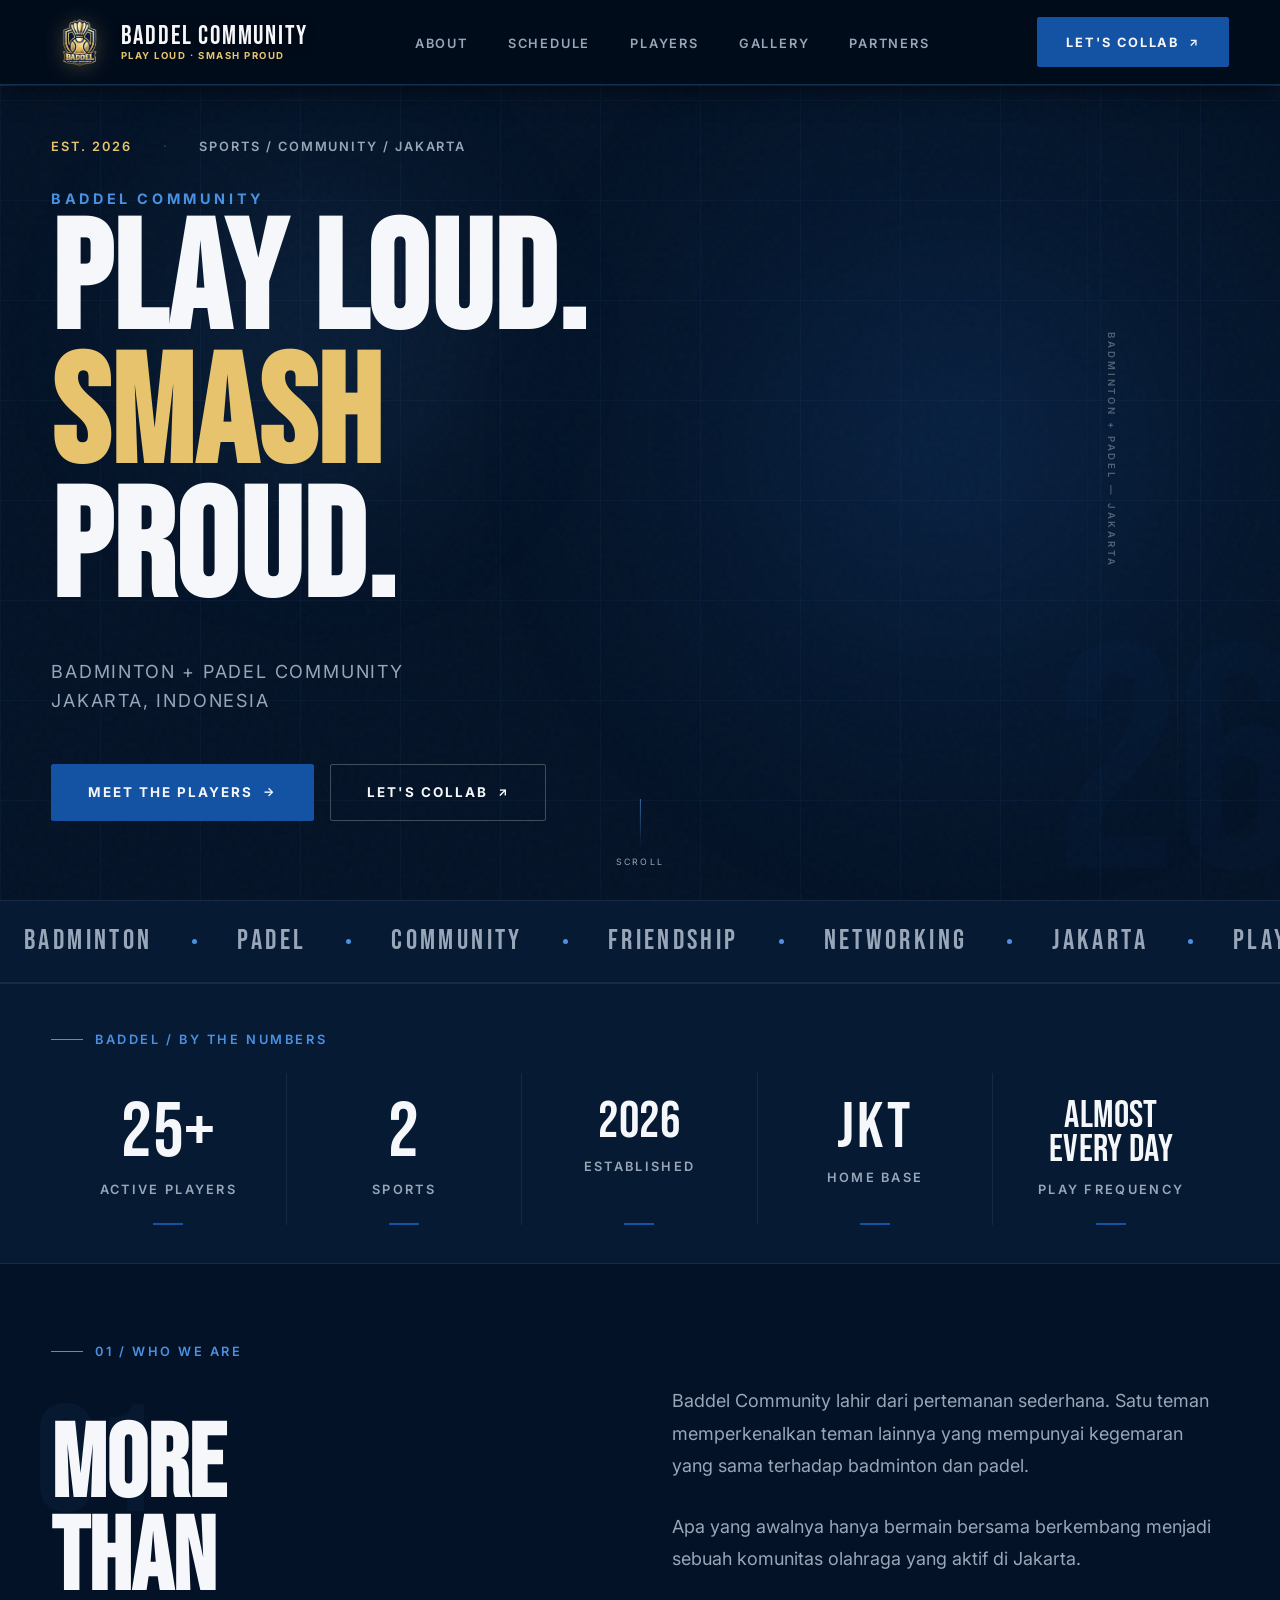
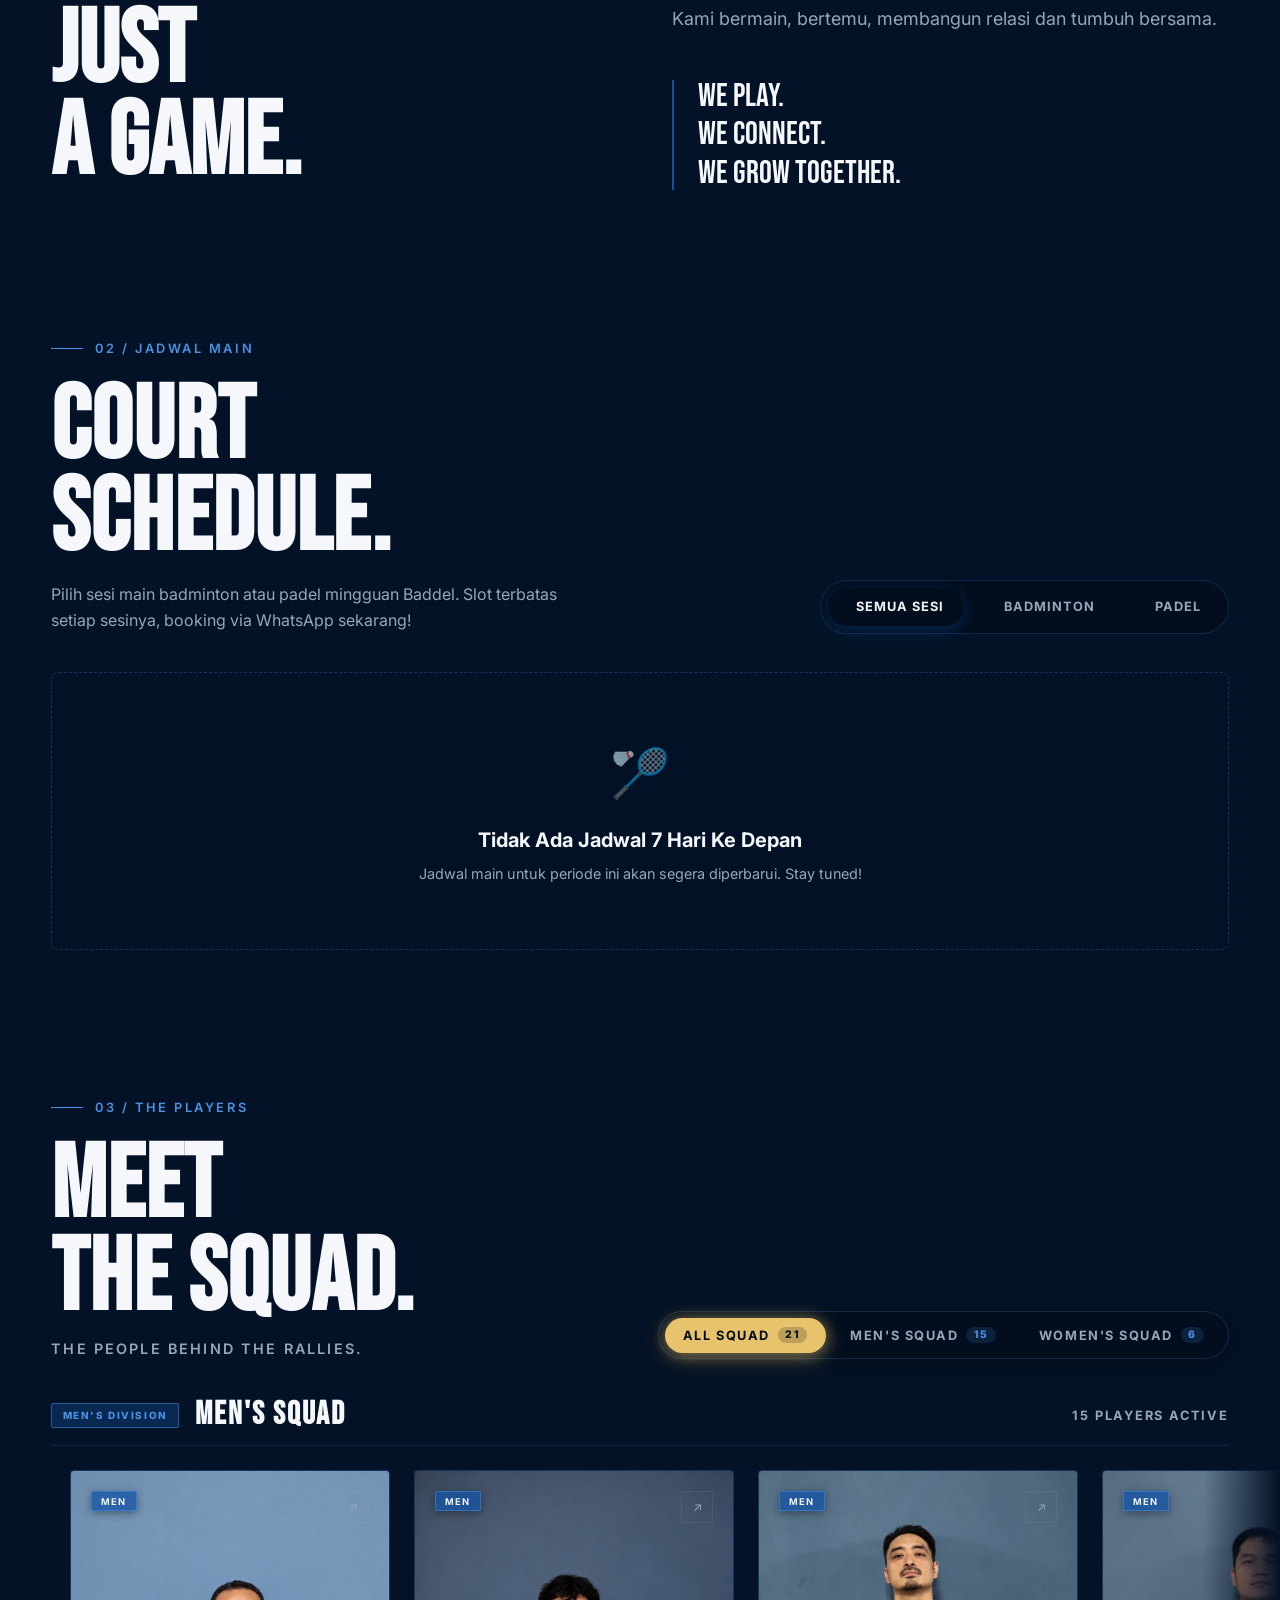
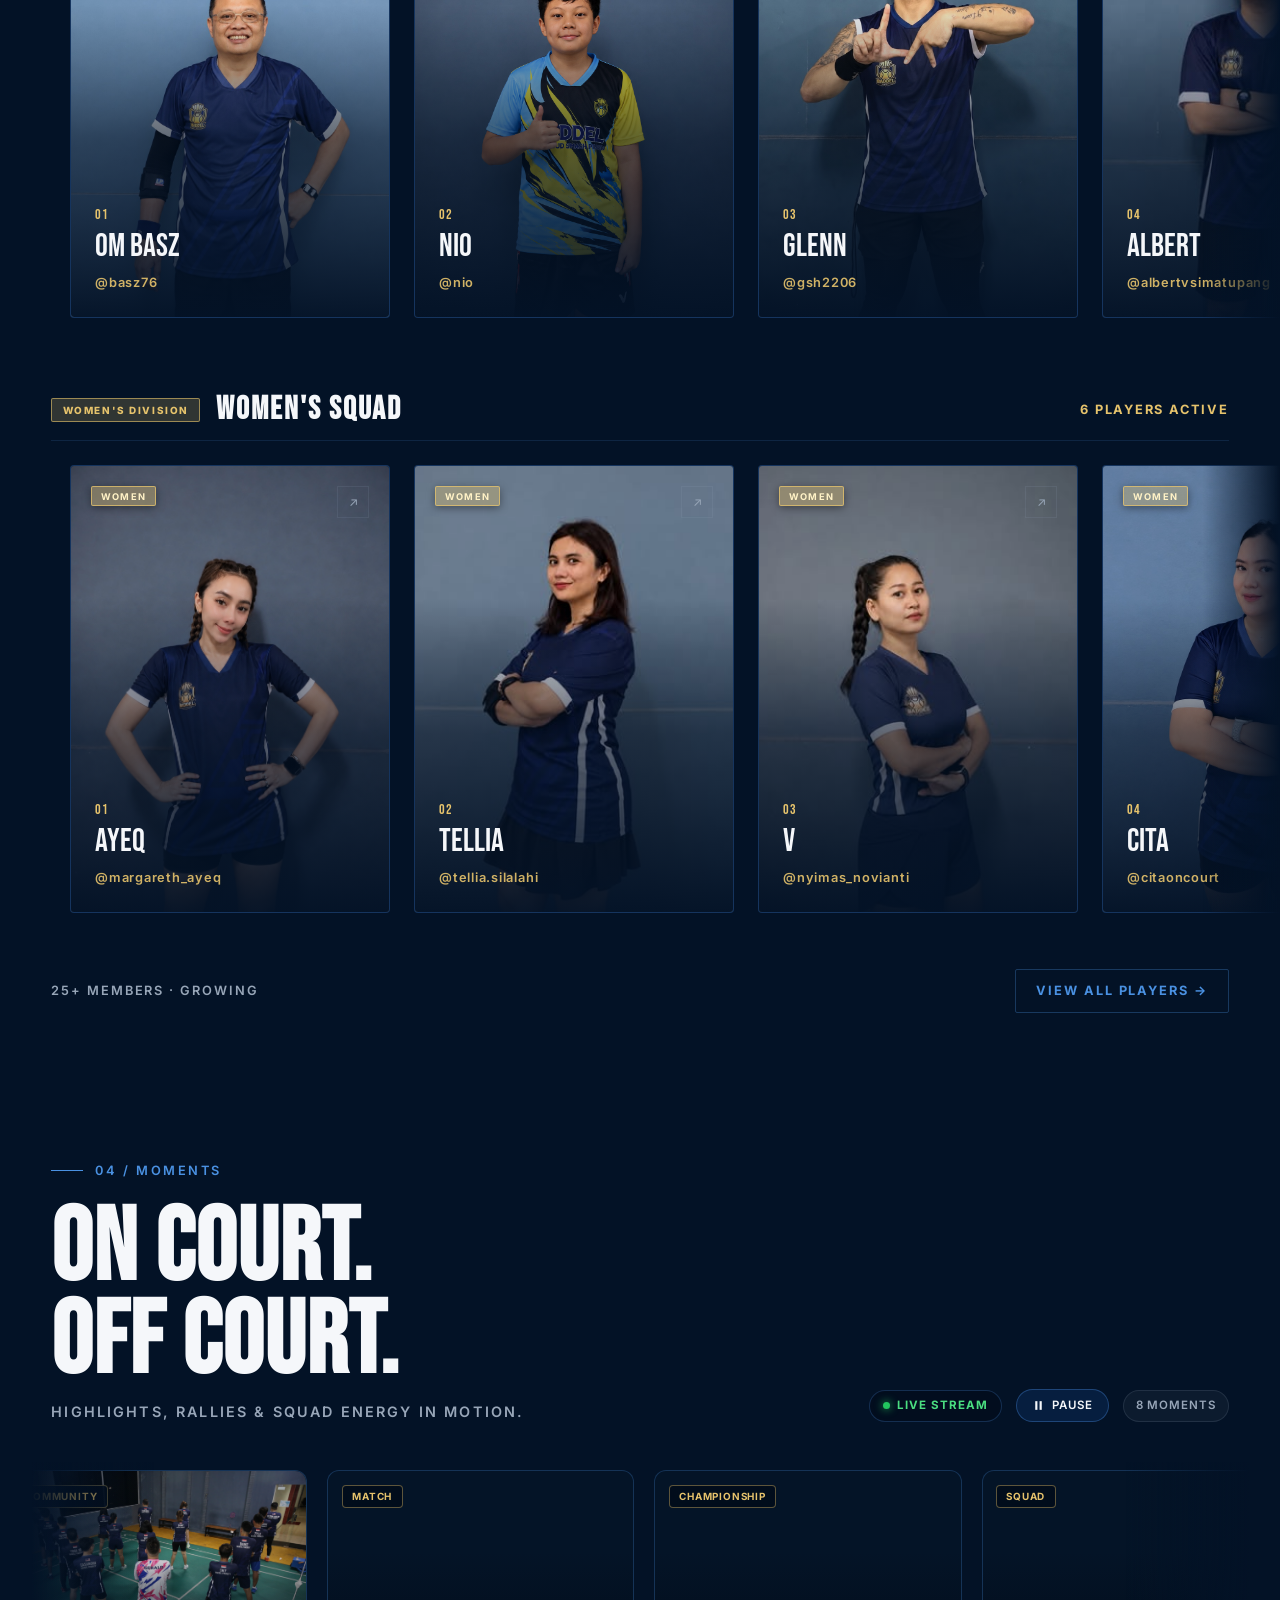
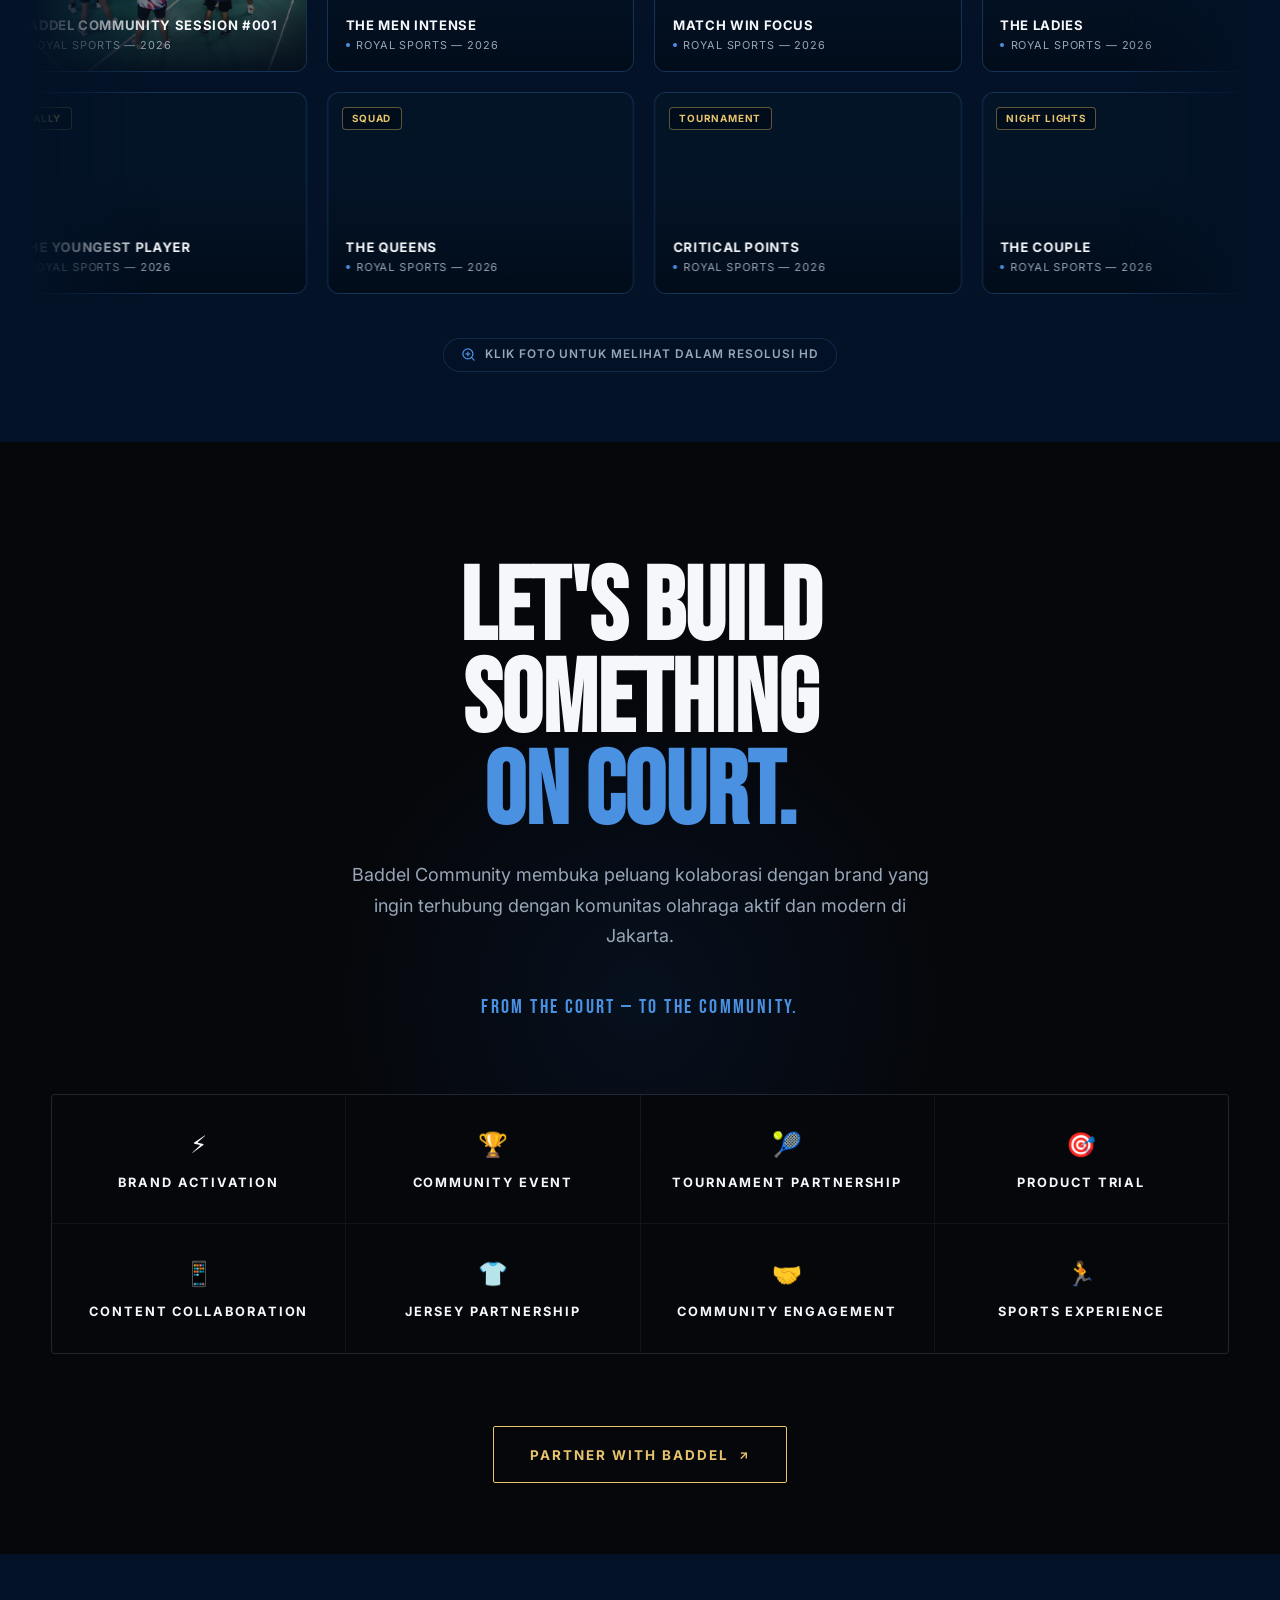
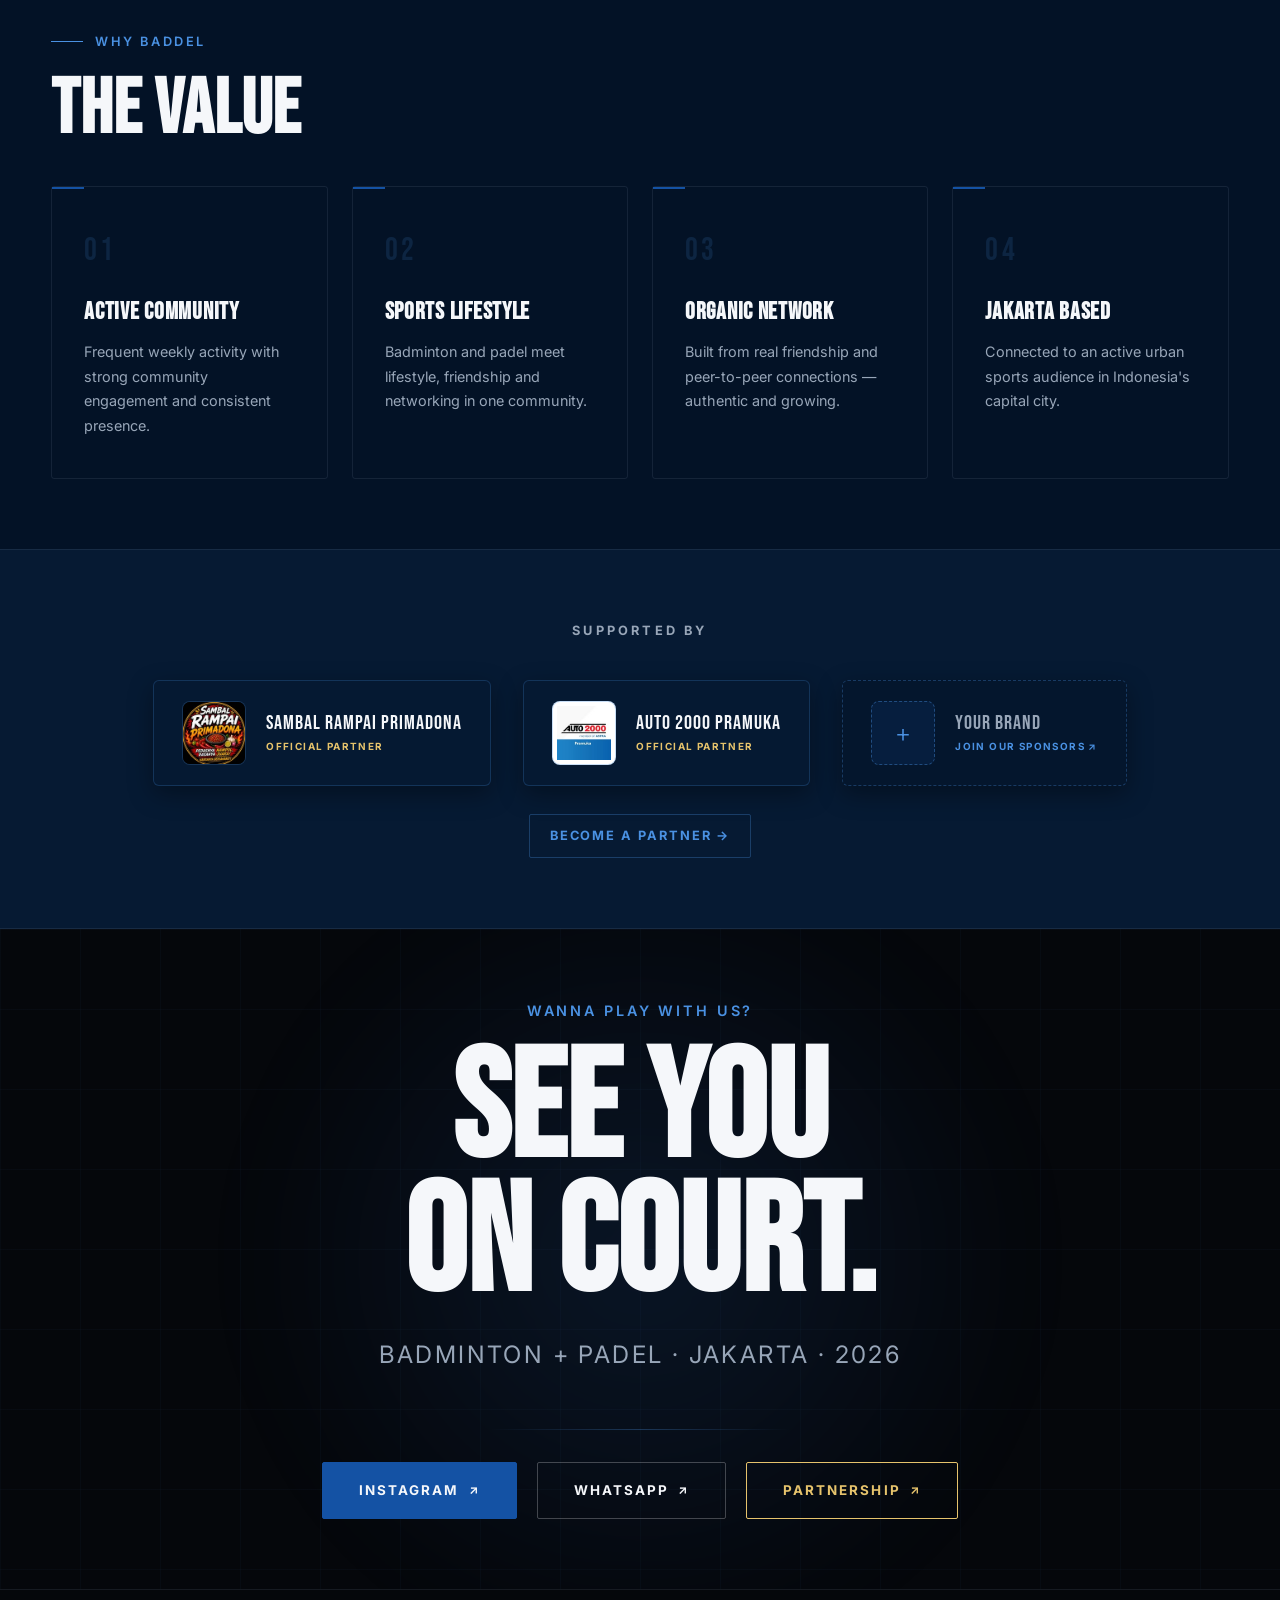
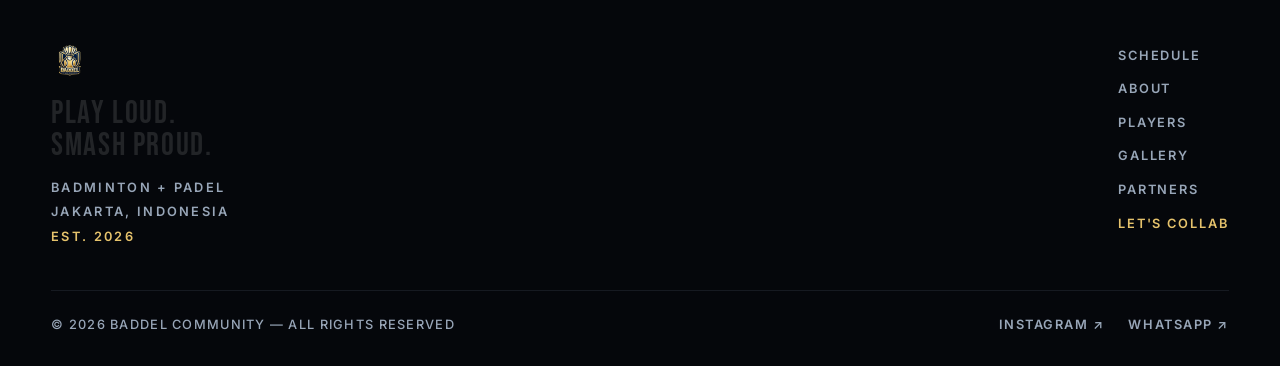
==== index.html @ 06c22fb3 "Admin CMS , Jadwal" ====
<!DOCTYPE html>
<html lang="id">

<head>
  <meta charset="UTF-8">
  <meta name="viewport" content="width=device-width, initial-scale=1.0">

  <!-- SEO -->
  <title>Baddel Community — Badminton &amp; Padel Community Jakarta</title>
  <meta name="description"
    content="Baddel Community adalah komunitas badminton dan padel berbasis di Jakarta. Play Loud. Smash Proud.">
  <meta name="keywords"
    content="Baddel Community, Baddel, badminton Jakarta, padel Jakarta, komunitas badminton, komunitas padel, sports community Jakarta">
  <meta name="author" content="Baddel Community">

  <!-- Open Graph -->
  <meta property="og:type" content="website">
  <meta property="og:title" content="Baddel Community — Play Loud. Smash Proud.">
  <meta property="og:description"
    content="Komunitas badminton dan padel aktif berbasis di Jakarta. Bergabunglah dengan Baddel.">
  <meta property="og:image" content="assets/images/brand/baddel-logo.png">
  <meta property="og:locale" content="id_ID">

  <!-- Twitter Card -->
  <meta name="twitter:card" content="summary_large_image">
  <meta name="twitter:title" content="Baddel Community — Play Loud. Smash Proud.">
  <meta name="twitter:description" content="Komunitas badminton dan padel aktif berbasis di Jakarta.">

  <!-- Favicon -->
  <link rel="icon" type="image/png" href="assets/images/brand/baddel-logo.png">
  <link rel="apple-touch-icon" href="assets/images/brand/baddel-logo.png">

  <!-- Google Fonts -->
  <link rel="preconnect" href="https://fonts.googleapis.com">
  <link rel="preconnect" href="https://fonts.gstatic.com" crossorigin>
  <link href="https://fonts.googleapis.com/css2?family=Bebas+Neue&family=Inter:wght@300;400;500;600;700&display=swap"
    rel="stylesheet">

  <!-- Styles -->
  <link rel="stylesheet" href="css/style.css">

  <!-- Structured Data -->
  <script type="application/ld+json">
  {
    "@context": "https://schema.org",
    "@type": "SportsOrganization",
    "name": "Baddel Community",
    "alternateName": "Baddel",
    "description": "Komunitas badminton dan padel berbasis di Jakarta, Indonesia.",
    "foundingDate": "2026",
    "location": {
      "@type": "Place",
      "addressLocality": "Jakarta",
      "addressCountry": "ID"
    },
    "sport": ["Badminton", "Padel"]
  }
  </script>
</head>

<body>

  <!-- ==========================================
       SCROLL PROGRESS BAR
  =========================================== -->
  <div id="scroll-progress" style="
    position:fixed; top:0; left:0; height:2px; width:0;
    background:linear-gradient(90deg,#1452A4,#4A91E2);
    z-index:9999; transition:width 0.1s linear; pointer-events:none;
  " aria-hidden="true"></div>

  <!-- ==========================================
       NAVBAR
  =========================================== -->
  <nav class="navbar" id="navbar" role="navigation" aria-label="Main navigation">
    <div class="navbar__container">

      <!-- Logo -->
      <a href="#" class="navbar__logo" aria-label="Baddel Community — Home">
        <div class="navbar__logo-wrap">
          <img src="assets/images/brand/baddel-logo.png" alt="Baddel Community Logo" class="navbar__logo-img" width="54"
            height="54" fetchpriority="high" decoding="async">
        </div>
        <div class="navbar__brand-text">
          <span class="navbar__brand-name">BADDEL COMMUNITY</span>
          <span class="navbar__brand-sub">PLAY LOUD · SMASH PROUD</span>
        </div>
      </a>

      <!-- Desktop links -->
      <ul class="navbar__links" role="list">
        <li><a href="#about" class="navbar__link">About</a></li>
        <li><a href="#schedule" class="navbar__link">Schedule</a></li>
        <li><a href="#players" class="navbar__link">Players</a></li>
        <li><a href="#gallery" class="navbar__link">Gallery</a></li>
        <li><a href="#partners" class="navbar__link">Partners</a></li>
      </ul>

      <!-- Desktop CTA -->
      <a href="#connect" class="btn btn--primary navbar__cta">
        LET'S COLLAB
        <span class="btn__arrow">↗</span>
      </a>

      <!-- Hamburger -->
      <button class="navbar__hamburger" id="hamburger" aria-label="Open navigation menu" aria-expanded="false"
        aria-controls="mobile-menu">
        <span></span>
        <span></span>
        <span></span>
      </button>

    </div>
  </nav>

  <!-- ==========================================
       MOBILE MENU
  =========================================== -->
  <div class="mobile-menu" id="mobile-menu" aria-hidden="true" role="dialog" aria-label="Navigation menu">
    <nav>
      <ul class="mobile-menu__links" role="list">
        <li><a href="#about" class="mobile-menu__link">About</a></li>
        <li><a href="#schedule" class="mobile-menu__link">Schedule</a></li>
        <li><a href="#players" class="mobile-menu__link">Players</a></li>
        <li><a href="#gallery" class="mobile-menu__link">Gallery</a></li>
        <li><a href="#partners" class="mobile-menu__link">Partners</a></li>
        <li><a href="#connect" class="mobile-menu__link text-gold">Let's Collab</a></li>
      </ul>
    </nav>
    <div class="mobile-menu__footer">
      <span class="label">BADDEL © 2026</span>
      <span class="label label--blue">JKT, ID</span>
    </div>
  </div>

  <!-- ==========================================
       MAIN CONTENT
  =========================================== -->
  <main id="main-content">

    <!-- ========================================
         SECTION 01 — HERO
    ========================================= -->
    <section class="hero" id="hero" aria-label="Hero — Baddel Community">

      <!-- Background layers -->
      <div class="hero__bg" aria-hidden="true">
        <div class="hero__grid-lines"></div>
        <div class="hero__glow-main"></div>
        <div class="hero__glow-accent"></div>
        <div class="hero__court"></div>
        <div class="hero__grain"></div>

        <!-- Decorative number -->
        <span style="
          position:absolute; bottom:-2rem; right:-1rem;
          font-family:'Bebas Neue',sans-serif;
          font-size:clamp(12rem,25vw,24rem);
          color:rgba(20,82,164,0.04);
          line-height:1; user-select:none; pointer-events:none;
          letter-spacing:-0.02em;
        ">26</span>
      </div>

      <!-- Content -->
      <div class="hero__content container">

        <!-- Meta labels -->
        <div class="hero__meta">
          <span class="label label--gold">EST. 2026</span>
          <span style="color:rgba(148,166,184,0.4); font-size:0.8rem;">·</span>
          <span class="label">SPORTS / COMMUNITY / JAKARTA</span>
        </div>

        <!-- Brand line -->
        <span class="hero__brand">BADDEL COMMUNITY</span>

        <!-- Main headline -->
        <h1 class="hero__headline">
          PLAY LOUD.<br>
          <span class="line-gold">SMASH</span><br>
          PROUD.
        </h1>

        <!-- Sub -->
        <p class="hero__sub">
          BADMINTON + PADEL COMMUNITY<br>
          JAKARTA, INDONESIA
        </p>

        <!-- CTAs -->
        <div class="hero__ctas">
          <a href="#players" class="btn btn--primary btn--lg">
            MEET THE PLAYERS
            <span class="btn__arrow">→</span>
          </a>
          <a href="#connect" class="btn btn--secondary btn--lg">
            LET'S COLLAB
            <span class="btn__arrow">↗</span>
          </a>
        </div>

      </div>

      <!-- Tech label -->
      <span class="hero__tech-label" aria-hidden="true">BADMINTON + PADEL — JAKARTA</span>

      <!-- Scroll indicator -->
      <div class="hero__scroll" aria-hidden="true">
        <div class="hero__scroll-line"></div>
        <span class="hero__scroll-text">SCROLL</span>
      </div>

    </section>


    <!-- ========================================
         MARQUEE
    ========================================= -->
    <div class="marquee-section" aria-hidden="true">
      <div class="marquee-wrapper">
        <div class="marquee-track">
          <div class="marquee-item">
            <span>BADMINTON</span><span class="marquee-dot"></span>
            <span>PADEL</span><span class="marquee-dot"></span>
            <span>COMMUNITY</span><span class="marquee-dot"></span>
            <span>FRIENDSHIP</span><span class="marquee-dot"></span>
            <span>NETWORKING</span><span class="marquee-dot"></span>
            <span>JAKARTA</span><span class="marquee-dot"></span>
            <span>PLAY LOUD</span><span class="marquee-dot"></span>
            <span>SMASH PROUD</span><span class="marquee-dot"></span>
            <span>BADDEL</span><span class="marquee-dot"></span>
            <span>ACTIVE</span><span class="marquee-dot"></span>
            <span>2026</span><span class="marquee-dot"></span>
          </div>
        </div>
      </div>
    </div>


    <!-- ========================================
         SECTION 01 — BADDEL / BY THE NUMBERS
    ========================================= -->
    <section class="numbers section" id="numbers" aria-label="Community statistics">
      <div class="container">

        <div class="section-label reveal" style="margin-bottom: clamp(1rem, 2vw, 1.5rem);">BADDEL / BY THE NUMBERS</div>

        <div class="numbers__grid">

          <div class="stat-card reveal reveal-delay-1">
            <span class="stat-card__num" data-count="25" data-suffix="+">25+</span>
            <span class="stat-card__label">ACTIVE PLAYERS</span>
            <div class="stat-card__accent"></div>
          </div>

          <div class="stat-card reveal reveal-delay-2">
            <span class="stat-card__num" data-count="2" data-suffix="">02</span>
            <span class="stat-card__label">SPORTS</span>
            <div class="stat-card__accent"></div>
          </div>

          <div class="stat-card reveal reveal-delay-3">
            <span class="stat-card__num" style="font-size:clamp(2rem,4vw,4rem);">2026</span>
            <span class="stat-card__label">ESTABLISHED</span>
            <div class="stat-card__accent"></div>
          </div>

          <div class="stat-card reveal reveal-delay-4">
            <span class="stat-card__num" style="font-size:clamp(2.5rem,5vw,5rem); letter-spacing:0.05em;">JKT</span>
            <span class="stat-card__label">HOME BASE</span>
            <div class="stat-card__accent"></div>
          </div>

          <div class="stat-card reveal reveal-delay-5">
            <span class="stat-card__num" style="font-size:clamp(1.6rem,3vw,3rem);">ALMOST<br>EVERY DAY</span>
            <span class="stat-card__label">PLAY FREQUENCY</span>
            <div class="stat-card__accent"></div>
          </div>

        </div>
      </div>
    </section>


    <!-- ========================================
         SECTION 02 — ABOUT / WHO WE ARE
    ========================================= -->
    <section class="about section" id="about" aria-labelledby="about-heading">
      <div class="container">

        <!-- Section Label -->
        <div class="section-label reveal">01 / WHO WE ARE</div>

        <div class="about__grid">

          <!-- Left: Headline -->
          <div class="about__left">
            <div style="position:relative;">
              <span class="about__number" aria-hidden="true">01</span>
              <h2 class="about__headline reveal reveal-delay-1" id="about-heading">
                MORE<br>THAN<br>JUST<br>A GAME.
              </h2>
            </div>
          </div>

          <!-- Right: Story -->
          <div class="about__right">

            <p class="about__body reveal reveal-delay-2">
              Baddel Community lahir dari pertemanan sederhana. Satu teman memperkenalkan teman lainnya yang mempunyai
              kegemaran yang sama terhadap badminton dan padel.
            </p>

            <p class="about__body reveal reveal-delay-3">
              Apa yang awalnya hanya bermain bersama berkembang menjadi sebuah komunitas olahraga yang aktif di Jakarta.
            </p>

            <p class="about__body reveal reveal-delay-4">
              Kami bermain, bertemu, membangun relasi dan tumbuh bersama.
            </p>

            <!-- Highlight -->
            <div class="about__highlights reveal reveal-delay-5">
              <p class="about__highlight-line">WE PLAY.</p>
              <p class="about__highlight-line">WE CONNECT.</p>
              <p class="about__highlight-line">WE GROW TOGETHER.</p>
            </div>

          </div>
        </div>

      </div>
    </section>


    <!-- ========================================
         SECTION 03 — JADWAL MAIN / SCHEDULE
    ========================================= -->
    <section class="schedule-section section" id="schedule" aria-labelledby="schedule-heading">
      <div class="container">

        <div class="schedule-header-wrapper">
          <div>
            <div class="section-label reveal">02 / JADWAL MAIN</div>
            <h2 class="heading-display reveal reveal-delay-1" id="schedule-heading">
              COURT<br>SCHEDULE.
            </h2>
            <p class="schedule-intro reveal reveal-delay-2">
              Pilih sesi main badminton atau padel mingguan Baddel. Slot terbatas setiap sesinya, booking via WhatsApp
              sekarang!
            </p>
          </div>

          <!-- Sport Filter Tabs -->
          <div class="schedule-filters reveal reveal-delay-2">
            <button class="schedule-filter-btn active" data-filter="all">
              <i class="fas fa-layer-group"></i> SEMUA SESI
            </button>
            <button class="schedule-filter-btn" data-filter="badminton">
              <i class="fas fa-feather"></i> BADMINTON
            </button>
            <button class="schedule-filter-btn" data-filter="padel">
              <i class="fas fa-table-tennis-paddle-ball"></i> PADEL
            </button>
          </div>
        </div>

        <!-- Schedule Cards Grid -->
        <div class="schedule-grid reveal reveal-delay-3" id="schedule-grid">
          <!-- Populated dynamically by js/schedule.js -->
        </div>

      </div>
    </section>


    <!-- ========================================
         SECTION 04 — PLAYER ROSTER
    ========================================= -->
    <section class="players section" id="players" aria-labelledby="players-heading">
      <div class="container">

        <!-- Header -->
        <div class="players__header flex-between reveal" style="flex-wrap:wrap; gap:1.5rem; align-items:flex-end;">
          <div>
            <div class="section-label">03 / THE PLAYERS</div>
            <h2 class="heading-display" id="players-heading">
              MEET<br>THE SQUAD.
            </h2>
            <p class="players__subtitle">THE PEOPLE BEHIND THE RALLIES.</p>
          </div>

          <!-- Squad Category Tabs (Men / Women) -->
          <div class="squad-tabs" id="squad-filter-tabs" role="tablist" aria-label="Filter squad category">
            <button type="button" class="squad-tab is-active" data-filter="all" role="tab" aria-selected="true">
              ALL SQUAD <span class="squad-tab__count">21</span>
            </button>
            <button type="button" class="squad-tab" data-filter="men" role="tab" aria-selected="false">
              MEN'S SQUAD <span class="squad-tab__count">15</span>
            </button>
            <button type="button" class="squad-tab" data-filter="women" role="tab" aria-selected="false">
              WOMEN'S SQUAD <span class="squad-tab__count">6</span>
            </button>
          </div>
        </div>

      </div>

      <!-- Group 1: MEN'S SQUAD -->
      <div class="squad-group" id="squad-group-men">
        <div class="container">
          <div class="squad-group__header reveal">
            <div class="squad-group__title-wrap">
              <span class="squad-group__pill squad-group__pill--men">MEN'S DIVISION</span>
              <h3 class="squad-group__title">MEN'S SQUAD</h3>
            </div>
            <span class="squad-group__count">15 PLAYERS ACTIVE</span>
          </div>
        </div>
        <div class="players__carousel-wrap">
          <div class="players__carousel" id="carousel-men" role="list" aria-label="Men's squad roster">
            <!-- Rendered by players.js -->
          </div>
        </div>
      </div>

      <!-- Squad Group: Women's Squad -->
      <div class="squad-group" id="squad-group-women" style="margin-top: clamp(2rem, 3.5vw, 2.75rem);">
        <div class="container">
          <div class="squad-group__header reveal">
            <div class="squad-group__title-wrap">
              <span class="squad-group__pill squad-group__pill--women">WOMEN'S DIVISION</span>
              <h3 class="squad-group__title">WOMEN'S SQUAD</h3>
            </div>
            <span class="squad-group__count" style="color:var(--color-gold);">RECRUITING MORE BADDEL QUEENS</span>
          </div>
        </div>
        <div class="players__carousel-wrap">
          <div class="players__carousel" id="carousel-women" role="list" aria-label="Women's squad roster">
            <!-- Rendered by players.js -->
          </div>
        </div>
      </div>

      <div class="container">
        <div class="players__footer reveal">
          <span class="players__count">25+ MEMBERS · GROWING</span>
          <a href="players.html" class="btn btn--ghost">
            VIEW ALL PLAYERS →
          </a>
        </div>
      </div>

    </section>


    <!-- ========================================
         SECTION 04 — GALLERY / MOMENTS
    ========================================= -->
    <section class="gallery section" id="gallery" aria-labelledby="gallery-heading">
      <div class="container">

        <!-- Top Header & Live Control Toolbar -->
        <div class="gallery__header flex-between reveal" style="flex-wrap:wrap; gap:1.5rem; align-items:flex-end;">
          <div>
            <div class="section-label">04 / MOMENTS</div>
            <h2 class="heading-display" id="gallery-heading">
              ON COURT.<br>OFF COURT.
            </h2>
            <p class="gallery__subtitle">HIGHLIGHTS, RALLIES & SQUAD ENERGY IN MOTION.</p>
          </div>

          <!-- Kinetic Stream Controls -->
          <div class="gallery__controls">
            <div class="gallery__stream-indicator">
              <span class="gallery__stream-dot"></span>
              <span class="gallery__stream-text">LIVE STREAM</span>
            </div>
            <button type="button" class="gallery__ctrl-btn" id="gallery-ctrl-toggle" aria-label="Pause motion">
              <svg width="13" height="13" viewBox="0 0 24 24" fill="currentColor">
                <rect x="6" y="4" width="4" height="16"></rect>
                <rect x="14" y="4" width="4" height="16"></rect>
              </svg>
              <span id="gallery-ctrl-text">PAUSE</span>
            </button>
            <span class="gallery__count-pill" id="gallery-items-count">8 MOMENTS</span>
          </div>
        </div>

      </div>

      <!-- Moving Infinite Stream -->
      <div class="gallery-stream-wrap" id="gallery-stream-container">
        <!-- Track Row 1 (Moving Left) -->
        <div class="gallery-track-row">
          <div class="gallery-track gallery-track--left" id="gallery-track-1">
            <!-- Dynamic items rendered by main.js with fallback -->
            <div class="gallery-card" data-idx="0">
              <img class="gallery-card__img" src="assets/images/gallery/1.JPG" alt="Baddel Session #001" loading="lazy">
              <span class="gallery-card__tag">COMMUNITY</span>
              <div class="gallery-card__action">
                <svg width="14" height="14" viewBox="0 0 24 24" fill="none" stroke="currentColor" stroke-width="2.5">
                  <path d="M15 3h6v6"></path>
                  <path d="M10 14L21 3"></path>
                  <path d="M18 13v6a2 2 0 0 1-2 2H5a2 2 0 0 1-2-2V8a2 2 0 0 1 2-2h6"></path>
                </svg>
                <span>Buka Detail</span>
              </div>
              <div class="gallery-card__overlay">
                <div class="gallery-card__caption">
                  <div class="gallery-card__title">BADDEL COMMUNITY SESSION #001</div>
                  <div class="gallery-card__sub">ROYAL SPORTS — 2026</div>
                </div>
              </div>
            </div>
            <div class="gallery-card" data-idx="1">
              <img class="gallery-card__img" src="assets/images/gallery/2.JPG" alt="The Youngest Player" loading="lazy">
              <span class="gallery-card__tag">RALLY</span>
              <div class="gallery-card__action">
                <svg width="14" height="14" viewBox="0 0 24 24" fill="none" stroke="currentColor" stroke-width="2.5">
                  <path d="M15 3h6v6"></path>
                  <path d="M10 14L21 3"></path>
                  <path d="M18 13v6a2 2 0 0 1-2 2H5a2 2 0 0 1-2-2V8a2 2 0 0 1 2-2h6"></path>
                </svg>
                <span>Buka Detail</span>
              </div>
              <div class="gallery-card__overlay">
                <div class="gallery-card__caption">
                  <div class="gallery-card__title">THE YOUNGEST PLAYER</div>
                  <div class="gallery-card__sub">ROYAL SPORTS — 2026</div>
                </div>
              </div>
            </div>
            <div class="gallery-card" data-idx="2">
              <img class="gallery-card__img" src="assets/images/gallery/3.JPG" alt="The Men Intense" loading="lazy">
              <span class="gallery-card__tag">MATCH</span>
              <div class="gallery-card__action">
                <svg width="14" height="14" viewBox="0 0 24 24" fill="none" stroke="currentColor" stroke-width="2.5">
                  <path d="M15 3h6v6"></path>
                  <path d="M10 14L21 3"></path>
                  <path d="M18 13v6a2 2 0 0 1-2 2H5a2 2 0 0 1-2-2V8a2 2 0 0 1 2-2h6"></path>
                </svg>
                <span>Buka Detail</span>
              </div>
              <div class="gallery-card__overlay">
                <div class="gallery-card__caption">
                  <div class="gallery-card__title">THE MEN INTENSE</div>
                  <div class="gallery-card__sub">ROYAL SPORTS — 2026</div>
                </div>
              </div>
            </div>
            <div class="gallery-card" data-idx="3">
              <img class="gallery-card__img" src="assets/images/gallery/4.JPG" alt="The Queens" loading="lazy">
              <span class="gallery-card__tag">SQUAD</span>
              <div class="gallery-card__action">
                <svg width="14" height="14" viewBox="0 0 24 24" fill="none" stroke="currentColor" stroke-width="2.5">
                  <path d="M15 3h6v6"></path>
                  <path d="M10 14L21 3"></path>
                  <path d="M18 13v6a2 2 0 0 1-2 2H5a2 2 0 0 1-2-2V8a2 2 0 0 1 2-2h6"></path>
                </svg>
                <span>Buka Detail</span>
              </div>
              <div class="gallery-card__overlay">
                <div class="gallery-card__caption">
                  <div class="gallery-card__title">THE QUEENS</div>
                  <div class="gallery-card__sub">ROYAL SPORTS — 2026</div>
                </div>
              </div>
            </div>
          </div>
        </div>

        <!-- Track Row 2 (Moving Right) -->
        <div class="gallery-track-row">
          <div class="gallery-track gallery-track--right" id="gallery-track-2">
            <!-- Dynamic items rendered by main.js with fallback -->
            <div class="gallery-card" data-idx="4">
              <img class="gallery-card__img" src="assets/images/gallery/5.JPG" alt="Match Win Focus" loading="lazy">
              <span class="gallery-card__tag">CHAMPIONSHIP</span>
              <div class="gallery-card__action">
                <svg width="14" height="14" viewBox="0 0 24 24" fill="none" stroke="currentColor" stroke-width="2.5">
                  <path d="M15 3h6v6"></path>
                  <path d="M10 14L21 3"></path>
                  <path d="M18 13v6a2 2 0 0 1-2 2H5a2 2 0 0 1-2-2V8a2 2 0 0 1 2-2h6"></path>
                </svg>
                <span>Buka Detail</span>
              </div>
              <div class="gallery-card__overlay">
                <div class="gallery-card__caption">
                  <div class="gallery-card__title">MATCH WIN FOCUS</div>
                  <div class="gallery-card__sub">ROYAL SPORTS — 2026</div>
                </div>
              </div>
            </div>
            <div class="gallery-card" data-idx="5">
              <img class="gallery-card__img" src="assets/images/gallery/6.jpeg" alt="Critical Points" loading="lazy">
              <span class="gallery-card__tag">TOURNAMENT</span>
              <div class="gallery-card__action">
                <svg width="14" height="14" viewBox="0 0 24 24" fill="none" stroke="currentColor" stroke-width="2.5">
                  <path d="M15 3h6v6"></path>
                  <path d="M10 14L21 3"></path>
                  <path d="M18 13v6a2 2 0 0 1-2 2H5a2 2 0 0 1-2-2V8a2 2 0 0 1 2-2h6"></path>
                </svg>
                <span>Buka Detail</span>
              </div>
              <div class="gallery-card__overlay">
                <div class="gallery-card__caption">
                  <div class="gallery-card__title">CRITICAL POINTS</div>
                  <div class="gallery-card__sub">ROYAL SPORTS — 2026</div>
                </div>
              </div>
            </div>
            <div class="gallery-card" data-idx="6">
              <img class="gallery-card__img" src="assets/images/gallery/7.JPG" alt="The Ladies" loading="lazy">
              <span class="gallery-card__tag">SQUAD</span>
              <div class="gallery-card__action">
                <svg width="14" height="14" viewBox="0 0 24 24" fill="none" stroke="currentColor" stroke-width="2.5">
                  <path d="M15 3h6v6"></path>
                  <path d="M10 14L21 3"></path>
                  <path d="M18 13v6a2 2 0 0 1-2 2H5a2 2 0 0 1-2-2V8a2 2 0 0 1 2-2h6"></path>
                </svg>
                <span>Buka Detail</span>
              </div>
              <div class="gallery-card__overlay">
                <div class="gallery-card__caption">
                  <div class="gallery-card__title">THE LADIES</div>
                  <div class="gallery-card__sub">ROYAL SPORTS — 2026</div>
                </div>
              </div>
            </div>
            <div class="gallery-card" data-idx="7">
              <img class="gallery-card__img" src="assets/images/gallery/8.JPG" alt="The Couple" loading="lazy">
              <span class="gallery-card__tag">NIGHT LIGHTS</span>
              <div class="gallery-card__action">
                <svg width="14" height="14" viewBox="0 0 24 24" fill="none" stroke="currentColor" stroke-width="2.5">
                  <path d="M15 3h6v6"></path>
                  <path d="M10 14L21 3"></path>
                  <path d="M18 13v6a2 2 0 0 1-2 2H5a2 2 0 0 1-2-2V8a2 2 0 0 1 2-2h6"></path>
                </svg>
                <span>Buka Detail</span>
              </div>
              <div class="gallery-card__overlay">
                <div class="gallery-card__caption">
                  <div class="gallery-card__title">THE COUPLE</div>
                  <div class="gallery-card__sub">ROYAL SPORTS — 2026</div>
                </div>
              </div>
            </div>
          </div>
        </div>
      </div>

      <div class="container">
        <!-- Interactive Hint -->
        <div class="gallery__bottom-bar reveal">
          <span class="gallery__bottom-hint">
            <svg width="15" height="15" viewBox="0 0 24 24" fill="none" stroke="currentColor" stroke-width="2"
              stroke-linecap="round" stroke-linejoin="round">
              <circle cx="11" cy="11" r="8"></circle>
              <line x1="21" y1="21" x2="16.65" y2="16.65"></line>
              <line x1="11" y1="8" x2="11" y2="14"></line>
              <line x1="8" y1="11" x2="14" y2="11"></line>
            </svg>
            KLIK FOTO UNTUK MELIHAT DALAM RESOLUSI HD
          </span>
        </div>
      </div>
    </section>


    <!-- ========================================
         SECTION 06 — PARTNERSHIP
    ========================================= -->
    <section class="partnership section" id="partners" aria-labelledby="partnership-heading">

      <div class="partnership__glow" aria-hidden="true"></div>

      <div class="container" style="position:relative; z-index:1;">

        <div class="section-label reveal" style="text-align:center; justify-content:center;">05 / PARTNERSHIP</div>

        <h2 class="partnership__headline reveal reveal-delay-1" id="partnership-heading">
          LET'S BUILD<br>
          SOMETHING<br>
          <span class="text-blue">ON COURT.</span>
        </h2>

        <p class="partnership__sub reveal reveal-delay-2">
          Baddel Community membuka peluang kolaborasi dengan brand yang ingin terhubung dengan komunitas olahraga aktif
          dan modern di Jakarta.
        </p>

        <p class="partnership__subline reveal reveal-delay-3">
          FROM THE COURT — TO THE COMMUNITY.
        </p>

        <!-- Collab types -->
        <div class="collab-grid reveal reveal-delay-2">
          <div class="collab-item">
            <span class="collab-item__icon">⚡</span>
            <p class="collab-item__title">BRAND ACTIVATION</p>
          </div>
          <div class="collab-item">
            <span class="collab-item__icon">🏆</span>
            <p class="collab-item__title">COMMUNITY EVENT</p>
          </div>
          <div class="collab-item">
            <span class="collab-item__icon">🎾</span>
            <p class="collab-item__title">TOURNAMENT PARTNERSHIP</p>
          </div>
          <div class="collab-item">
            <span class="collab-item__icon">🎯</span>
            <p class="collab-item__title">PRODUCT TRIAL</p>
          </div>
          <div class="collab-item">
            <span class="collab-item__icon">📱</span>
            <p class="collab-item__title">CONTENT COLLABORATION</p>
          </div>
          <div class="collab-item">
            <span class="collab-item__icon">👕</span>
            <p class="collab-item__title">JERSEY PARTNERSHIP</p>
          </div>
          <div class="collab-item">
            <span class="collab-item__icon">🤝</span>
            <p class="collab-item__title">COMMUNITY ENGAGEMENT</p>
          </div>
          <div class="collab-item">
            <span class="collab-item__icon">🏃</span>
            <p class="collab-item__title">SPORTS EXPERIENCE</p>
          </div>
        </div>

        <div class="partnership__cta reveal reveal-delay-3">
          <a href="#connect" class="btn btn--gold btn--lg">
            PARTNER WITH BADDEL
            <span class="btn__arrow">↗</span>
          </a>
        </div>

      </div>
    </section>


    <!-- ========================================
         SECTION 07 — WHY BADDEL
    ========================================= -->
    <section class="why section" aria-labelledby="why-heading">
      <div class="container">

        <div class="section-label reveal">WHY BADDEL</div>
        <h2 class="heading-xl reveal reveal-delay-1" id="why-heading" style="margin-bottom:0">
          THE VALUE
        </h2>

        <div class="why__grid">

          <div class="value-card reveal reveal-delay-1">
            <div class="value-card__accent"></div>
            <span class="value-card__num">01</span>
            <h3 class="value-card__title">ACTIVE COMMUNITY</h3>
            <p class="value-card__desc">Frequent weekly activity with strong community engagement and consistent
              presence.</p>
          </div>

          <div class="value-card reveal reveal-delay-2">
            <div class="value-card__accent"></div>
            <span class="value-card__num">02</span>
            <h3 class="value-card__title">SPORTS LIFESTYLE</h3>
            <p class="value-card__desc">Badminton and padel meet lifestyle, friendship and networking in one community.
            </p>
          </div>

          <div class="value-card reveal reveal-delay-3">
            <div class="value-card__accent"></div>
            <span class="value-card__num">03</span>
            <h3 class="value-card__title">ORGANIC NETWORK</h3>
            <p class="value-card__desc">Built from real friendship and peer-to-peer connections — authentic and growing.
            </p>
          </div>

          <div class="value-card reveal reveal-delay-4">
            <div class="value-card__accent"></div>
            <span class="value-card__num">04</span>
            <h3 class="value-card__title">JAKARTA BASED</h3>
            <p class="value-card__desc">Connected to an active urban sports audience in Indonesia's capital city.</p>
          </div>

        </div>
      </div>
    </section>


    <!-- ========================================
         SECTION 08 — SPONSORS
    ========================================= -->
    <section class="sponsors section" aria-label="Our partners and supporters">
      <div class="container">

        <p class="sponsors__headline reveal">SUPPORTED BY</p>

        <div class="sponsors__grid reveal reveal-delay-1">
          <!-- Sambal Rampai -->
          <div class="sponsor-card">
            <div class="sponsor-card__logo-wrap">
              <img src="assets/images/brand/sambalrampai.jpg" alt="Sambal Rampai Primadona Logo"
                class="sponsor-card__img" width="64" height="64" loading="lazy" decoding="async">
            </div>
            <div class="sponsor-card__info">
              <span class="sponsor-card__title">SAMBAL RAMPAI PRIMADONA</span>
              <span class="sponsor-card__badge">OFFICIAL PARTNER</span>
            </div>
          </div>

          <!-- Auto 2000 -->
          <div class="sponsor-card">
            <div class="sponsor-card__logo-wrap" style="background:#ffffff; padding:4px;">
              <img src="assets/images/brand/auto2000.jpg" alt="Auto 2000 Member of Astra Logo" class="sponsor-card__img"
                width="64" height="64" style="object-fit:contain;" loading="lazy" decoding="async">
            </div>
            <div class="sponsor-card__info">
              <span class="sponsor-card__title">AUTO 2000 PRAMUKA</span>
              <span class="sponsor-card__badge">OFFICIAL PARTNER</span>
            </div>
          </div>

          <!-- Open Partner Slot -->
          <a href="#connect" class="sponsor-card sponsor-card--open" style="text-decoration:none;">
            <div class="sponsor-card__logo-wrap sponsor-card__logo-wrap--dashed">
              <span class="sponsor-card__plus">+</span>
            </div>
            <div class="sponsor-card__info">
              <span class="sponsor-card__title" style="color:var(--color-muted);">YOUR BRAND</span>
              <span class="sponsor-card__badge" style="color:var(--color-blue-light);">JOIN OUR SPONSORS ↗</span>
            </div>
          </a>
        </div>

        <p class="reveal" style="text-align:center; margin-top:1.75rem;">
          <a href="#connect" class="btn btn--ghost" style="margin:auto;">
            BECOME A PARTNER →
          </a>
        </p>

      </div>
    </section>


    <!-- ========================================
         SECTION 09 — LET'S COLLAB
    ========================================= -->
    <section class="connect section" id="connect" aria-labelledby="connect-heading">

      <div class="connect__bg-glow" aria-hidden="true"></div>
      <div class="grid-overlay" aria-hidden="true"></div>

      <div class="container" style="position:relative; z-index:1;">

        <p class="connect__eyebrow reveal">WANNA PLAY WITH US?</p>

        <h2 class="connect__headline reveal reveal-delay-1" id="connect-heading">
          SEE YOU<br>ON COURT.
        </h2>

        <p class="connect__sub reveal reveal-delay-2">BADMINTON + PADEL · JAKARTA · 2026</p>

        <div class="connect__divider" aria-hidden="true"></div>

        <div class="connect__btns reveal reveal-delay-2">
          <a href="https://www.instagram.com/baddel_community/" target="_blank" rel="noopener noreferrer"
            class="btn btn--primary btn--lg" id="btn-instagram" aria-label="Follow us on Instagram">
            INSTAGRAM
            <span class="btn__arrow">↗</span>
          </a>
          <a href="https://wa.me/6281270000739" target="_blank" rel="noopener noreferrer"
            class="btn btn--secondary btn--lg" id="btn-whatsapp" aria-label="Contact us on WhatsApp">
            WHATSAPP
            <span class="btn__arrow">↗</span>
          </a>
          <a href="https://wa.me/6281270000739" target="_blank" rel="noopener noreferrer" class="btn btn--gold btn--lg"
            id="btn-partnership" aria-label="Partnership inquiry">
            PARTNERSHIP
            <span class="btn__arrow">↗</span>
          </a>
        </div>

      </div>
    </section>

  </main>


  <!-- ==========================================
       FOOTER
  =========================================== -->
  <footer class="footer" role="contentinfo">
    <div class="container">

      <div class="footer__top">

        <!-- Brand -->
        <div>
          <img class="footer__brand-logo" src="assets/images/brand/baddel-logo.png" alt="Baddel Community Logo"
            decoding="async">
          <span class="footer__brand-logo-text" style="display:none">BADDEL</span>

          <div class="footer__tagline">
            PLAY LOUD.<br>SMASH PROUD.
          </div>

          <div class="footer__meta">
            <span class="footer__meta-line">BADMINTON + PADEL</span>
            <span class="footer__meta-line">JAKARTA, INDONESIA</span>
            <span class="footer__meta-line" style="color:var(--color-gold)">EST. 2026</span>
          </div>
        </div>

        <!-- Nav -->
        <nav aria-label="Footer navigation">
          <ul class="footer__nav" role="list">
            <li><a href="#schedule" class="footer__nav-link">Schedule</a></li>
            <li><a href="#about" class="footer__nav-link">About</a></li>
            <li><a href="#players" class="footer__nav-link">Players</a></li>
            <li><a href="#gallery" class="footer__nav-link">Gallery</a></li>
            <li><a href="#partners" class="footer__nav-link">Partners</a></li>
            <li><a href="#connect" class="footer__nav-link" style="color:var(--color-gold)">Let's Collab</a></li>
          </ul>
        </nav>

      </div>

      <!-- Bottom bar -->
      <div class="footer__bottom">
        <p class="footer__copy">© 2026 BADDEL COMMUNITY — ALL RIGHTS RESERVED</p>

        <nav class="footer__social" aria-label="Social media links">
          <a href="https://www.instagram.com/baddel_community/" target="_blank" rel="noopener noreferrer"
            class="footer__social-link" id="footer-instagram">INSTAGRAM ↗</a>
          <a href="https://wa.me/6281270000739" target="_blank" rel="noopener noreferrer" class="footer__social-link"
            id="footer-whatsapp">WHATSAPP ↗</a>
        </nav>
      </div>

    </div>
  </footer>


  <!-- ==========================================
       PLAYER MODAL
  =========================================== -->
  <div class="modal-overlay" id="modal-overlay" role="dialog" aria-modal="true" aria-hidden="true"
    aria-label="Player profile">

    <div class="modal" id="player-modal">

      <!-- Close button -->
      <button class="modal__close" id="modal-close" aria-label="Close player profile">✕</button>

      <div class="modal__inner">

        <!-- Image side -->
        <div class="modal__image-side" id="modal-image-side">
          <!-- Rendered by modal.js -->
        </div>

        <!-- Content side -->
        <div class="modal__content-side">

          <div id="modal-num" class="modal__num">PLAYER 00</div>
          <h2 id="modal-name" class="modal__name">—</h2>

          <div class="modal__divider"></div>

          <div class="modal__stats">
            <div class="modal__stat">
              <span class="modal__stat-label">DIVISION</span>
              <div class="modal__stat-value modal__stat-value--sport" id="modal-sport"></div>
            </div>

            <div class="modal__stat">
              <span class="modal__stat-label">INSTAGRAM</span>
              <a class="modal__ig" id="modal-instagram" href="#" target="_blank" rel="noopener noreferrer">—</a>
            </div>

            <div class="modal__gallery-wrap" id="modal-gallery-wrap">
              <span class="modal__stat-label" id="modal-gallery-label">GALERI PEMAIN</span>
              <div class="modal__gallery-grid" id="modal-gallery-grid"></div>
            </div>
          </div>

          <!-- Nav prev/next -->
          <div class="modal__nav">
            <button class="modal__nav-btn modal__nav-btn--prev" id="modal-prev" aria-label="Previous player">
              <span class="arrow">←</span>
              <span id="modal-prev-name">PREV</span>
            </button>
            <button class="modal__nav-btn modal__nav-btn--next" id="modal-next" aria-label="Next player">
              <span id="modal-next-name">NEXT</span>
              <span class="arrow">→</span>
            </button>
          </div>

        </div>
        <!-- /content-side -->
      </div>
      <!-- /modal__inner -->

    </div>
    <!-- /modal -->
  </div>
  <!-- /modal-overlay -->

  <!-- ==========================================
       COMMUNITY GALLERY CINEMATIC LIGHTBOX
  =========================================== -->
  <div class="community-lightbox" id="community-lightbox" role="dialog" aria-modal="true" aria-hidden="true">
    <div class="community-lightbox__backdrop" id="lightbox-backdrop"></div>
    <div class="community-lightbox__container">
      <div class="community-lightbox__header">
        <div class="community-lightbox__meta">
          <span class="community-lightbox__tag" id="lightbox-tag">COMMUNITY</span>
          <span class="community-lightbox__count" id="lightbox-count">1 / 8</span>
        </div>
        <button type="button" class="community-lightbox__close" id="lightbox-close" aria-label="Tutup">
          <svg width="20" height="20" viewBox="0 0 24 24" fill="none" stroke="currentColor" stroke-width="2.5"
            stroke-linecap="round" stroke-linejoin="round">
            <line x1="18" y1="6" x2="6" y2="18"></line>
            <line x1="6" y1="6" x2="18" y2="18"></line>
          </svg>
        </button>
      </div>

      <div class="community-lightbox__stage">
        <button type="button" class="community-lightbox__nav community-lightbox__nav--prev" id="lightbox-prev"
          aria-label="Sebelumnya">
          <svg width="24" height="24" viewBox="0 0 24 24" fill="none" stroke="currentColor" stroke-width="2.5"
            stroke-linecap="round" stroke-linejoin="round">
            <polyline points="15 18 9 12 15 6"></polyline>
          </svg>
        </button>

        <div class="community-lightbox__img-wrap">
          <img class="community-lightbox__img" id="lightbox-img" src="" alt="Momen Baddel">
        </div>

        <button type="button" class="community-lightbox__nav community-lightbox__nav--next" id="lightbox-next"
          aria-label="Berikutnya">
          <svg width="24" height="24" viewBox="0 0 24 24" fill="none" stroke="currentColor" stroke-width="2.5"
            stroke-linecap="round" stroke-linejoin="round">
            <polyline points="9 18 15 12 9 6"></polyline>
          </svg>
        </button>
      </div>

      <div class="community-lightbox__footer">
        <div>
          <div class="community-lightbox__title" id="lightbox-title">—</div>
          <div class="community-lightbox__sub" id="lightbox-sub">—</div>
        </div>
        <div class="community-lightbox__thumbs" id="lightbox-thumbs"></div>
      </div>
    </div>
  </div>


  <!-- ==========================================
       SCRIPTS (order matters)
  =========================================== -->
  <script src="js/data.js"></script>
  <script src="js/schedule.js"></script>
  <script src="js/modal.js"></script>
  <script src="js/players.js"></script>
  <script src="js/navigation.js"></script>
  <script src="js/animations.js"></script>
  <script src="js/main.js"></script>

</body>

</html>
---- css/style.css ----
/* ============================================
   BADCOM — STYLE.CSS
   Master CSS Import File
   ============================================ */

@import url('reset.css');
@import url('variables.css');
@import url('typography.css');
@import url('layout.css');
@import url('components.css');
@import url('animations.css');
@import url('responsive.css');
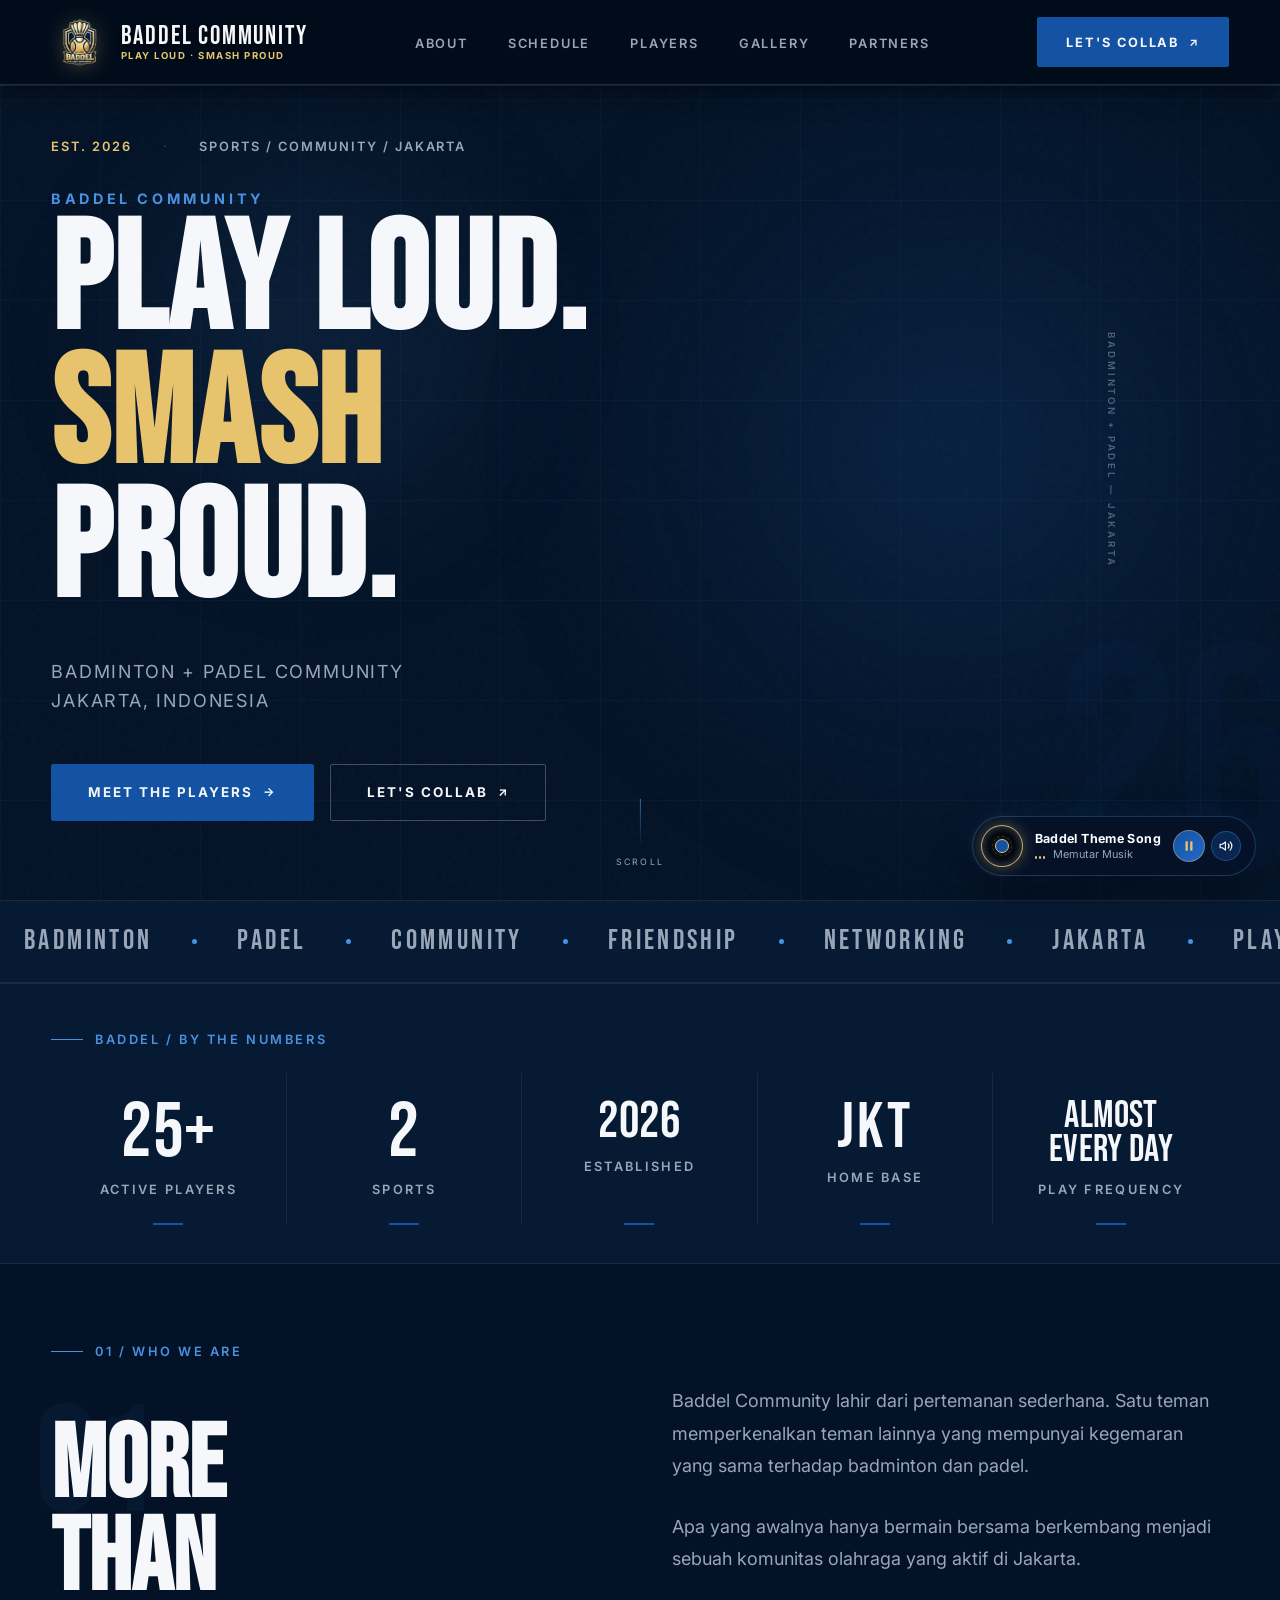
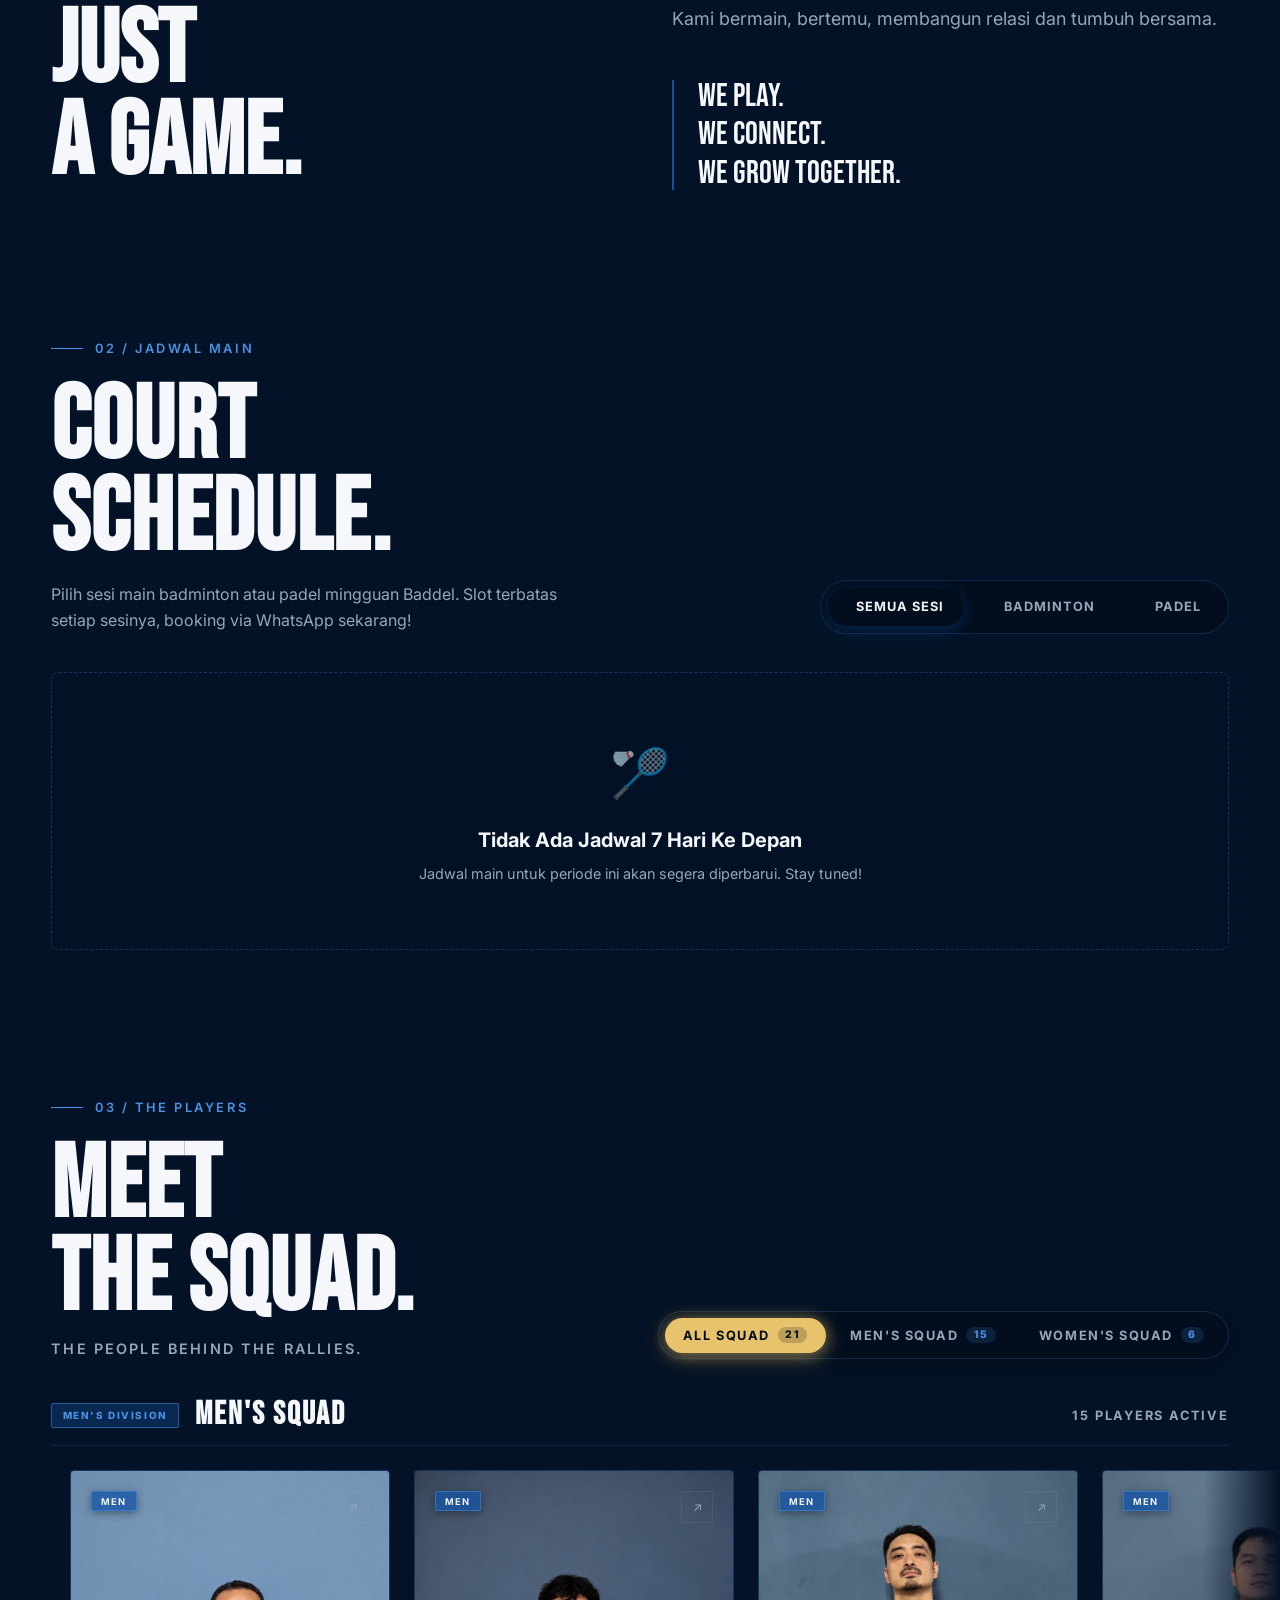
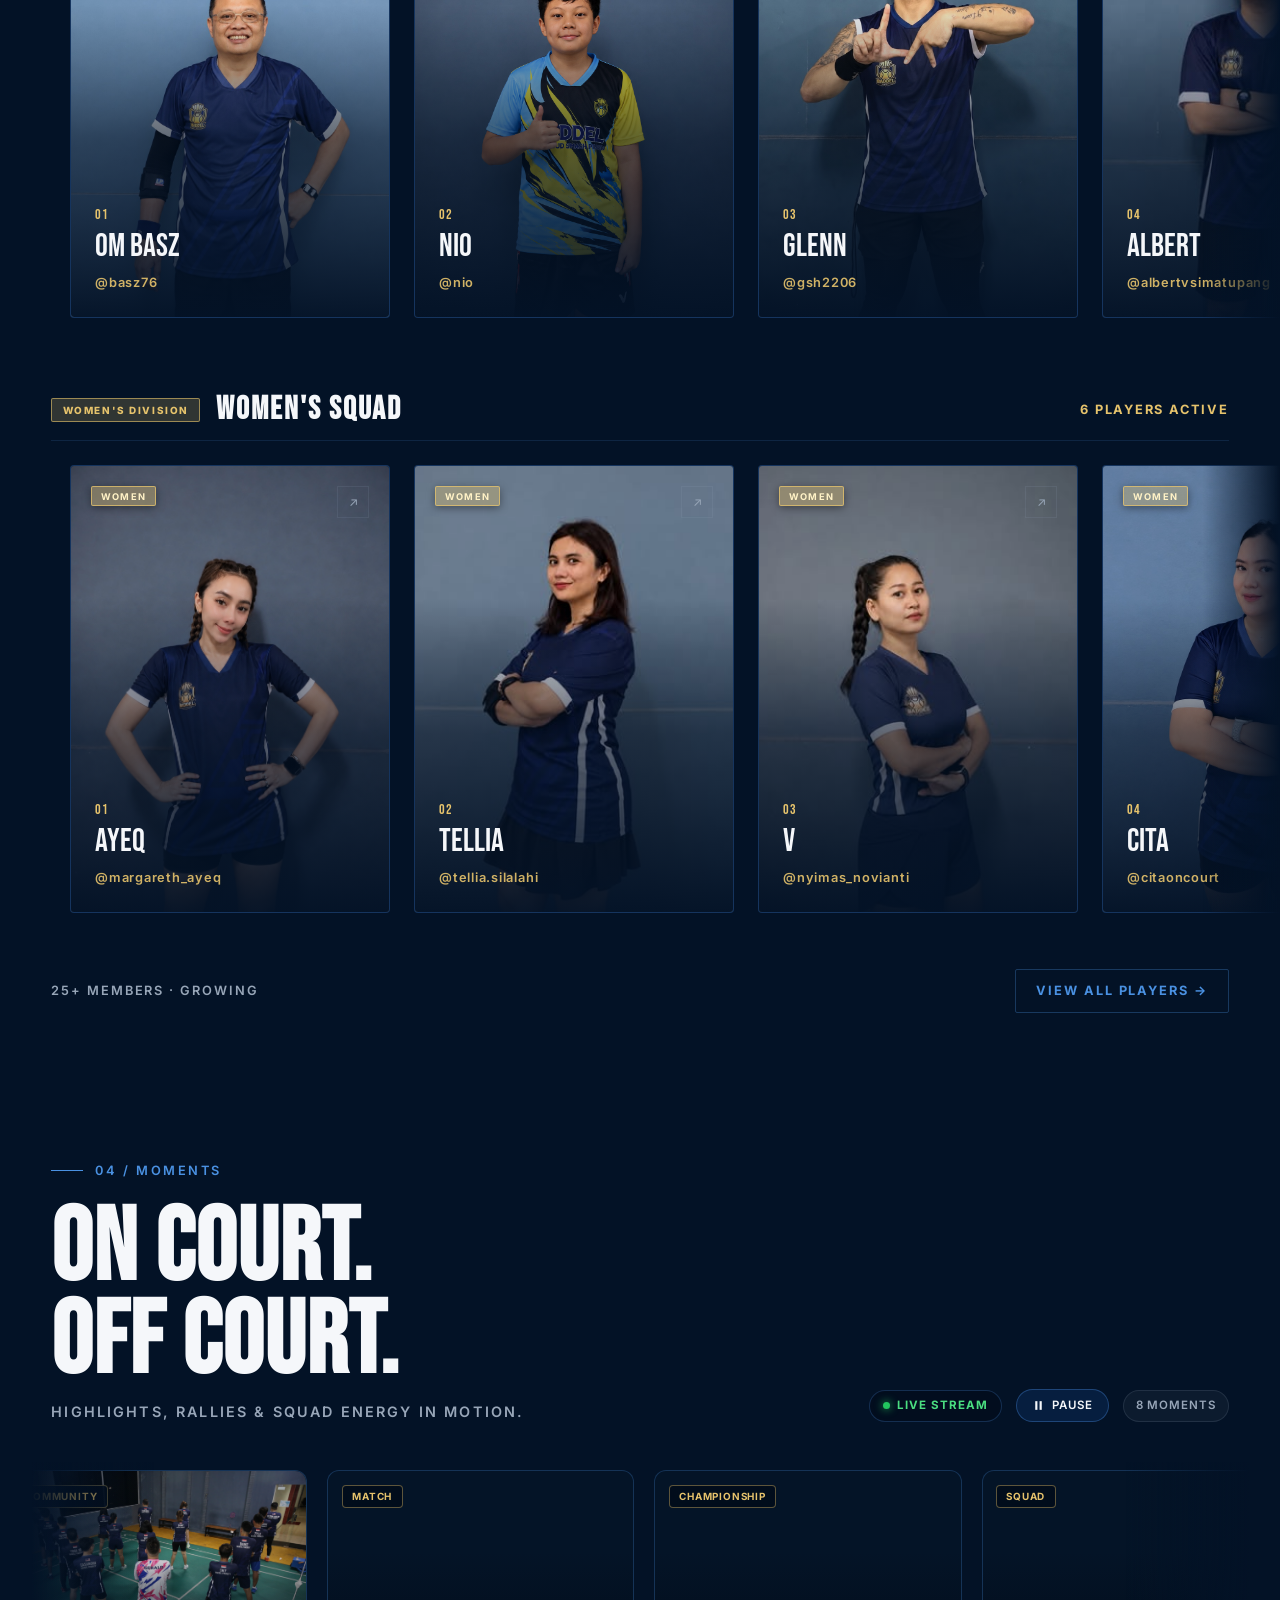
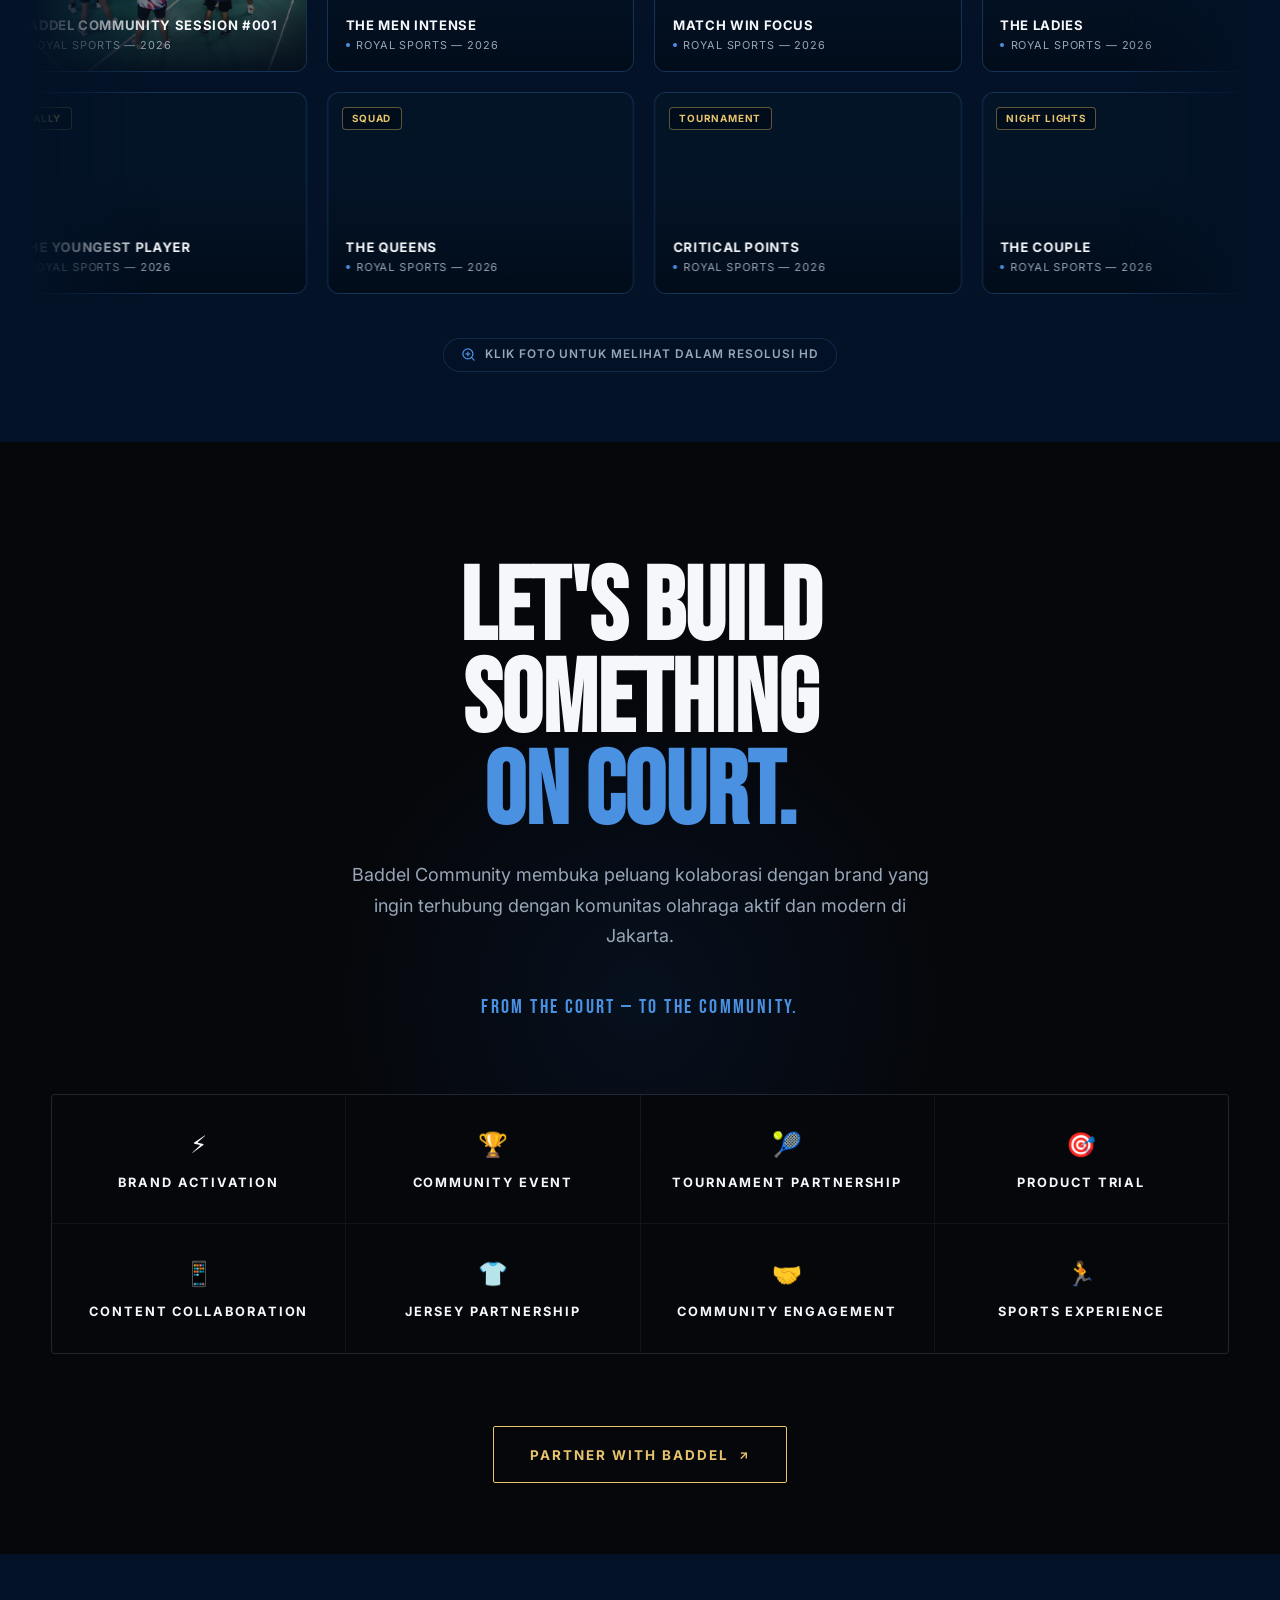
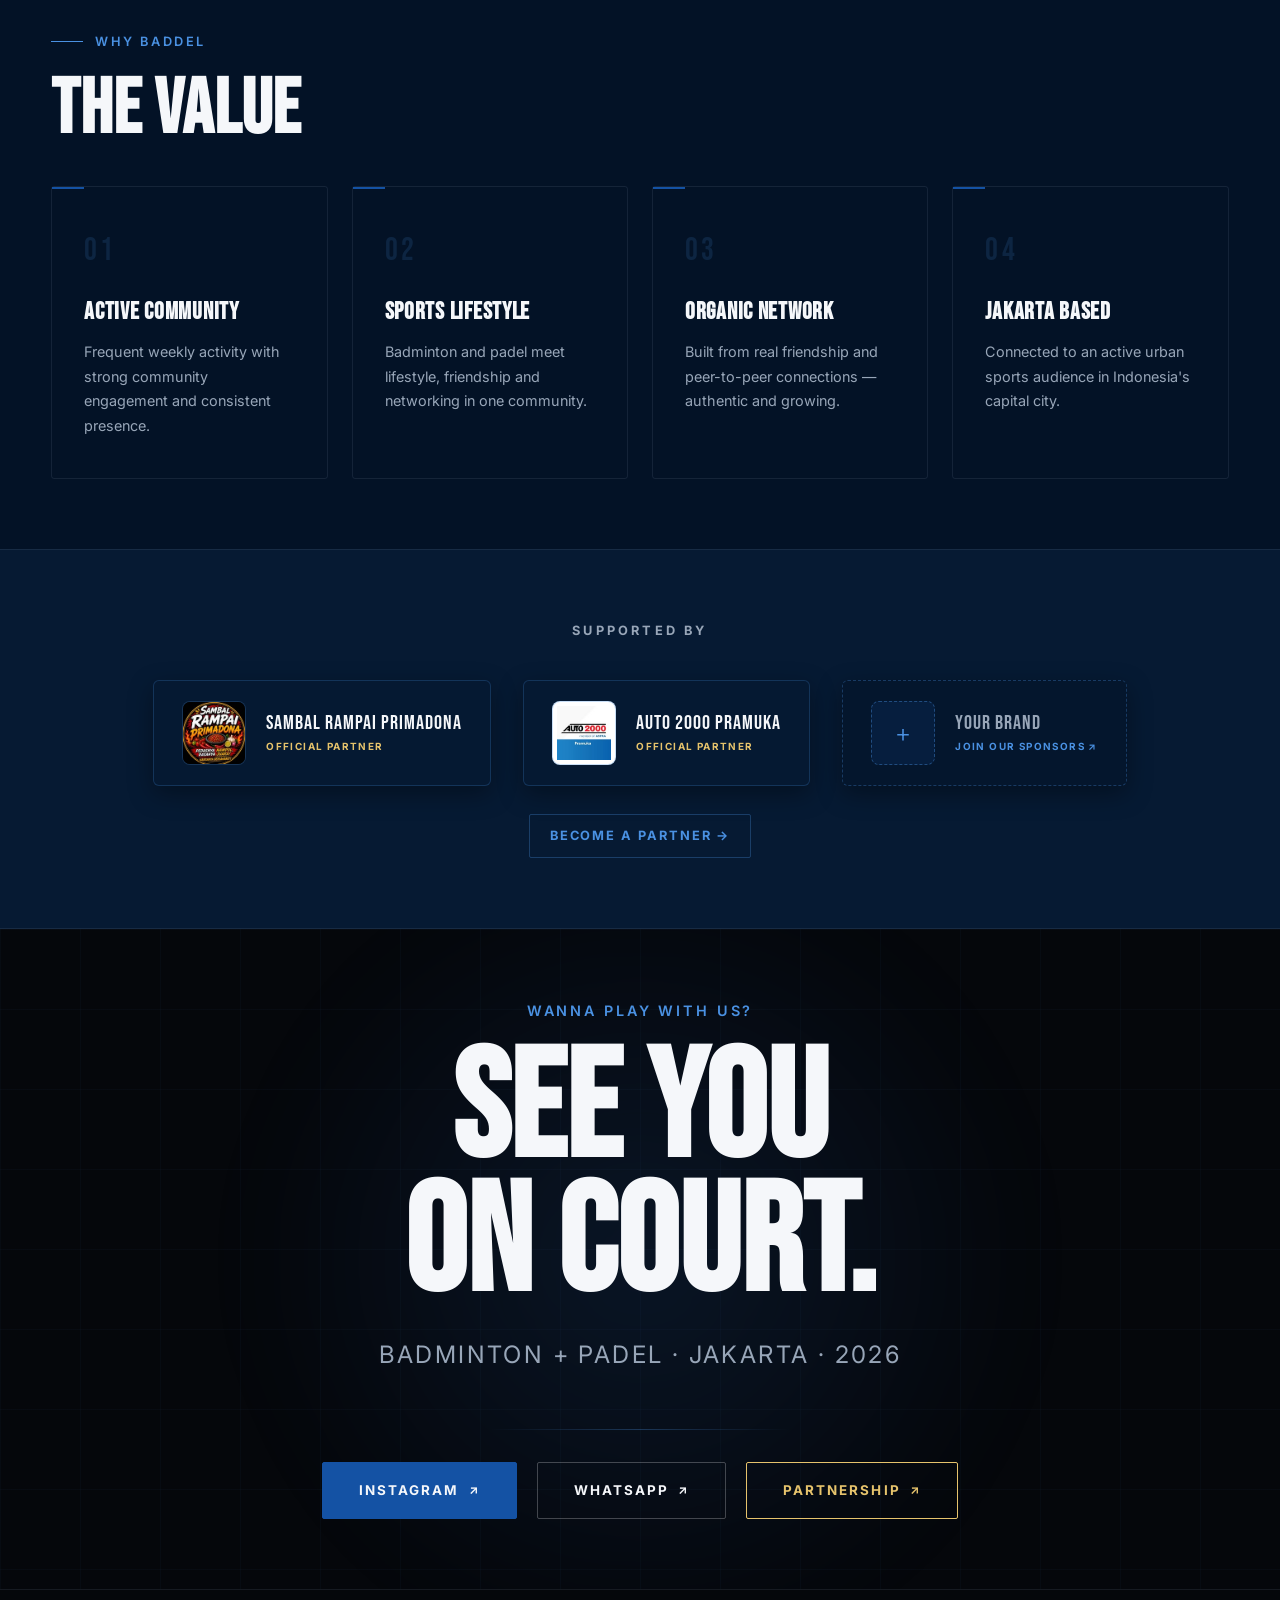
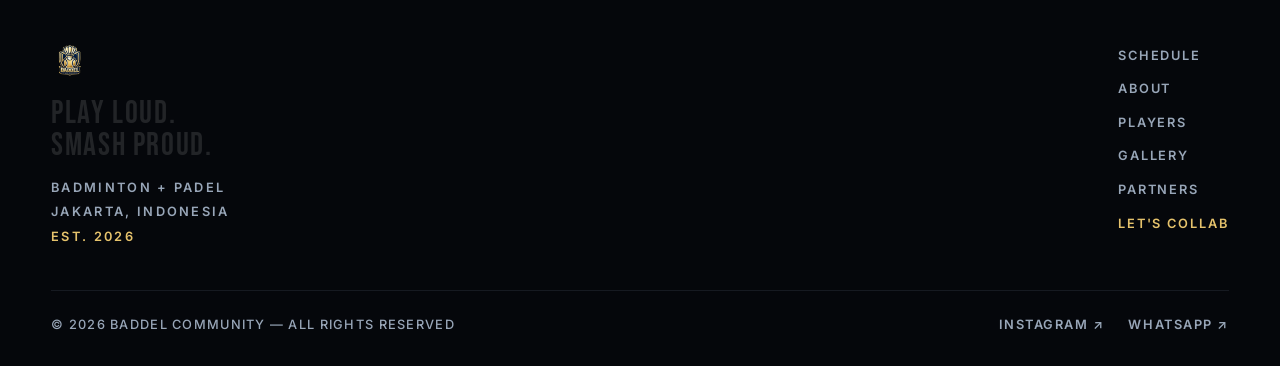
==== commit 2162f236: "feat: enable background theme song with interactive audio player widget" ====
--- a/index.html
+++ b/index.html
@@ -1066,13 +1066,14 @@
   <!-- ==========================================
        SCRIPTS (order matters)
   =========================================== -->
-  <script src="js/data.js"></script>
-  <script src="js/schedule.js"></script>
-  <script src="js/modal.js"></script>
-  <script src="js/players.js"></script>
-  <script src="js/navigation.js"></script>
-  <script src="js/animations.js"></script>
-  <script src="js/main.js"></script>
+  <script src="js/data.js?v=20260919"></script>
+  <script src="js/schedule.js?v=20260919"></script>
+  <script src="js/modal.js?v=20260919"></script>
+  <script src="js/players.js?v=20260919"></script>
+  <script src="js/navigation.js?v=20260919"></script>
+  <script src="js/animations.js?v=20260919"></script>
+  <script src="js/main.js?v=20260919"></script>
+  <script src="js/audio.js?v=20260919"></script>
 
 </body>
 
--- a/css/style.css
+++ b/css/style.css
@@ -8,5 +8,6 @@
 @import url('typography.css');
 @import url('layout.css');
 @import url('components.css');
+@import url('audio.css');
 @import url('animations.css');
 @import url('responsive.css');
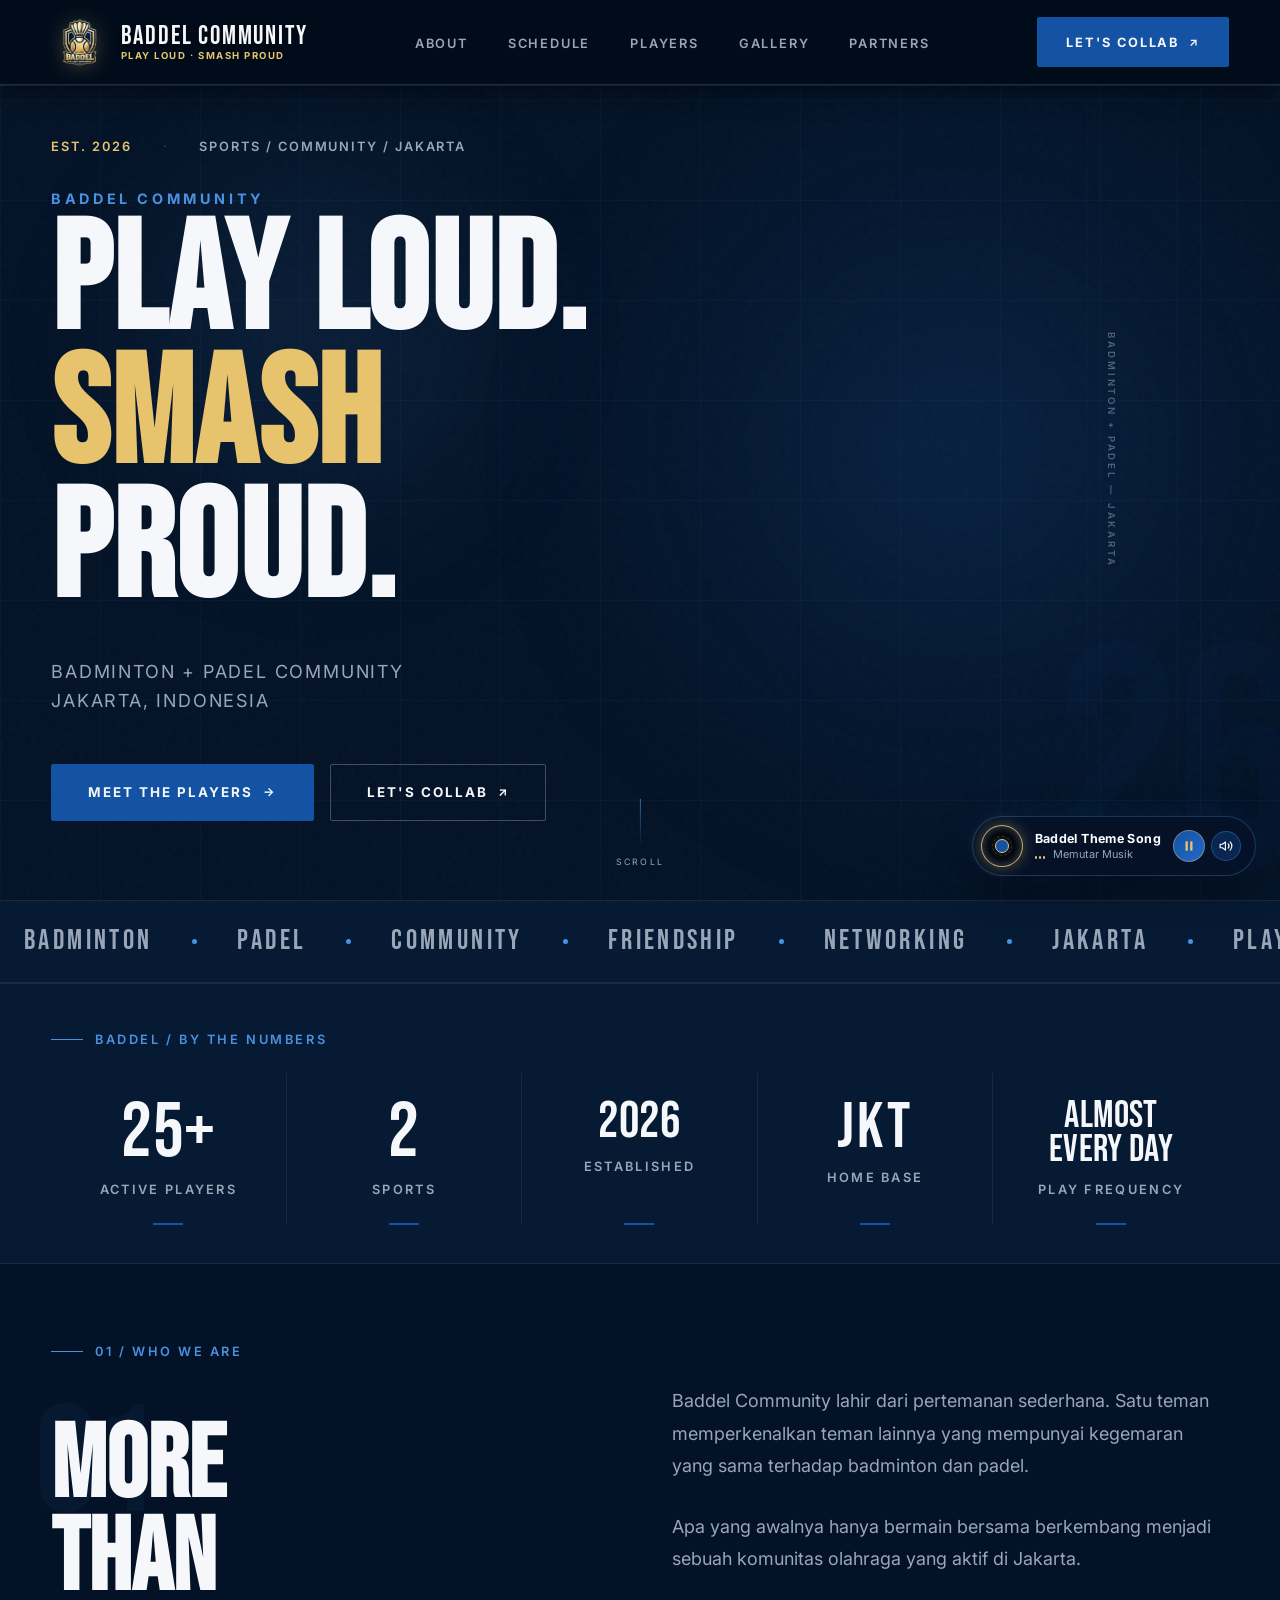
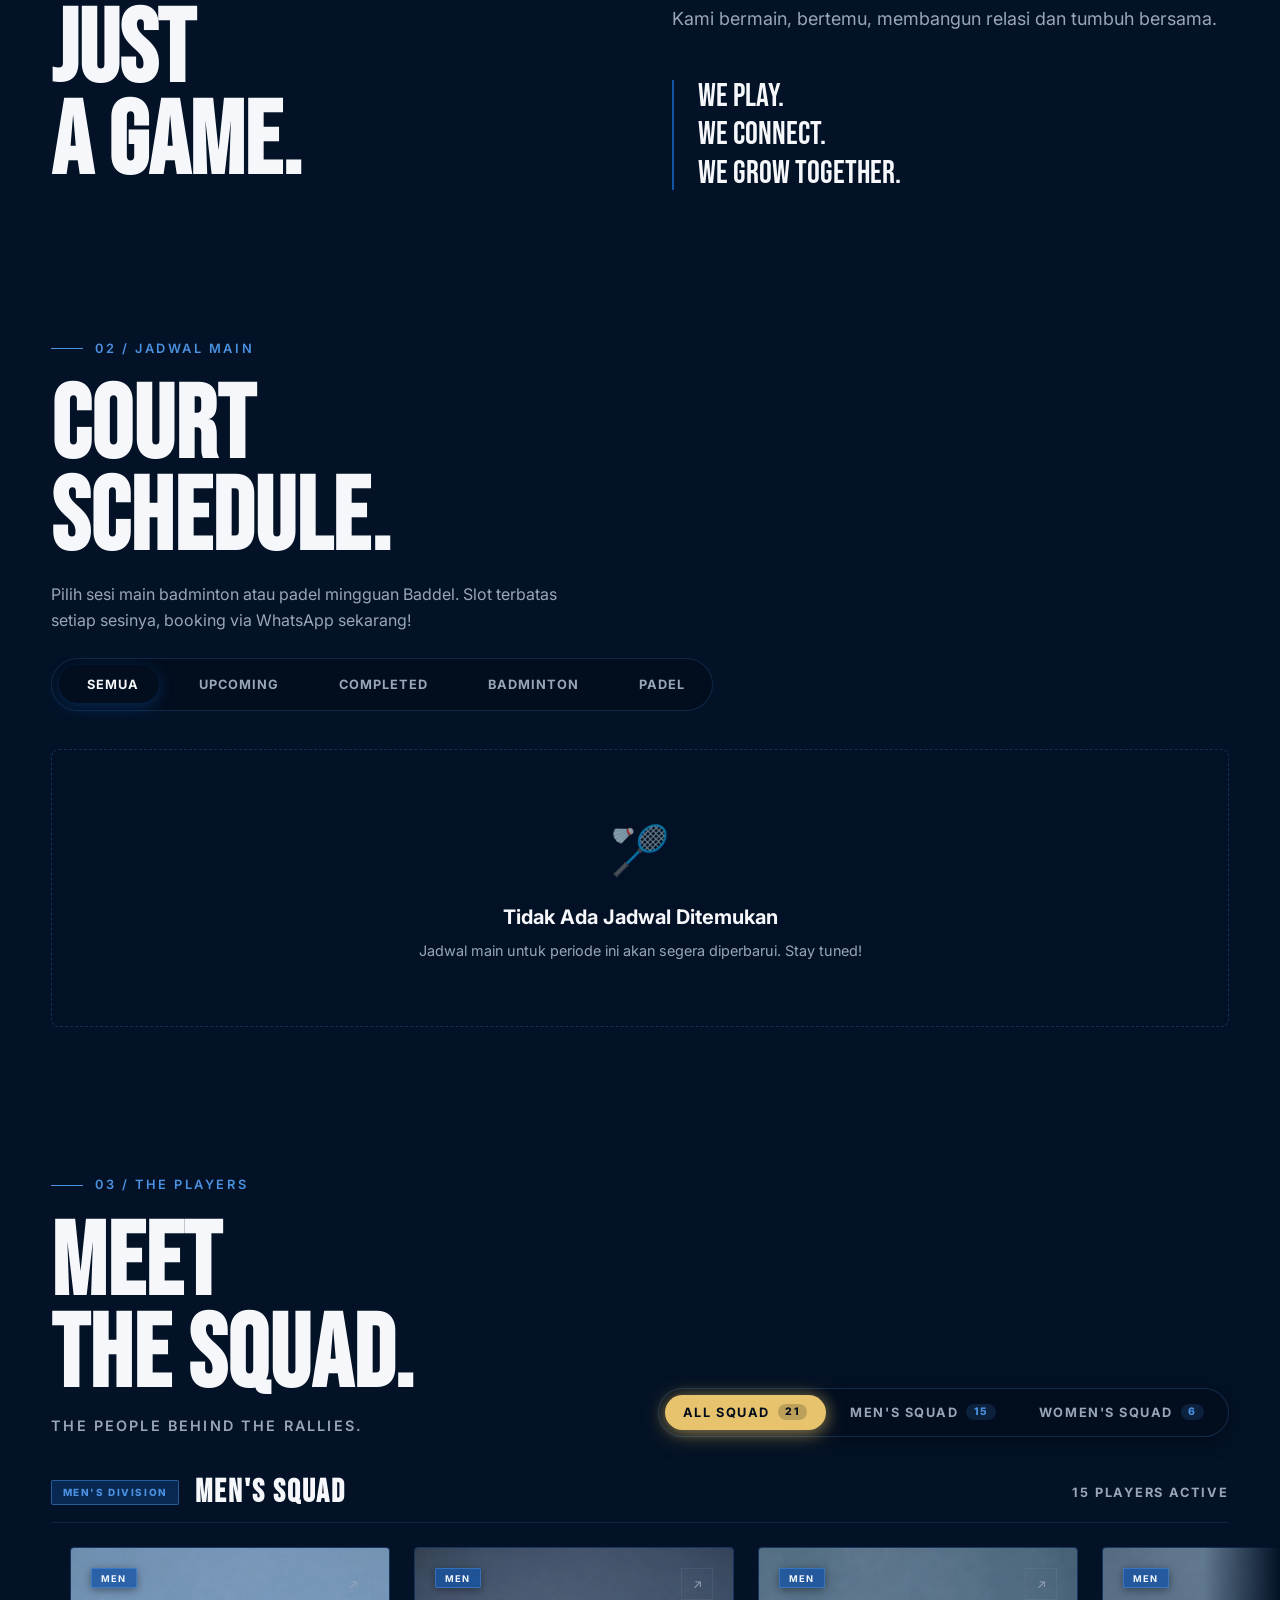
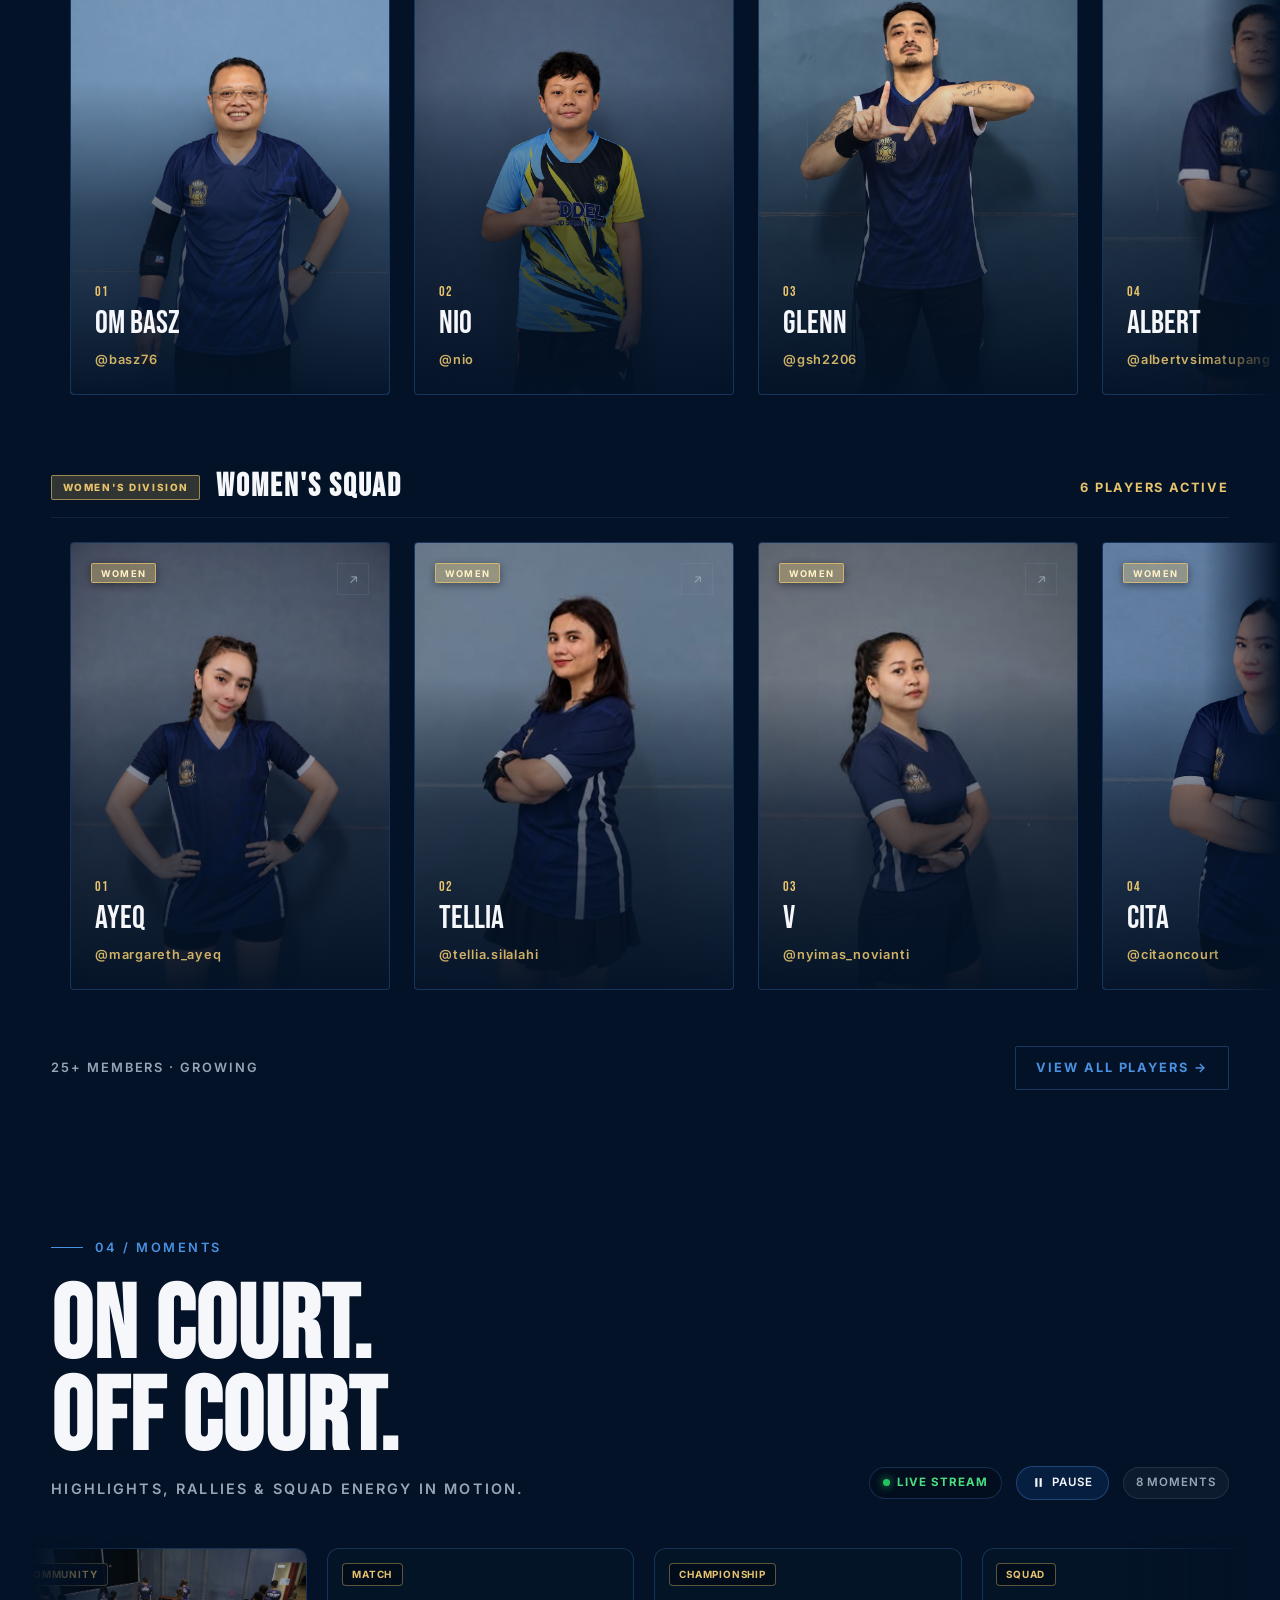
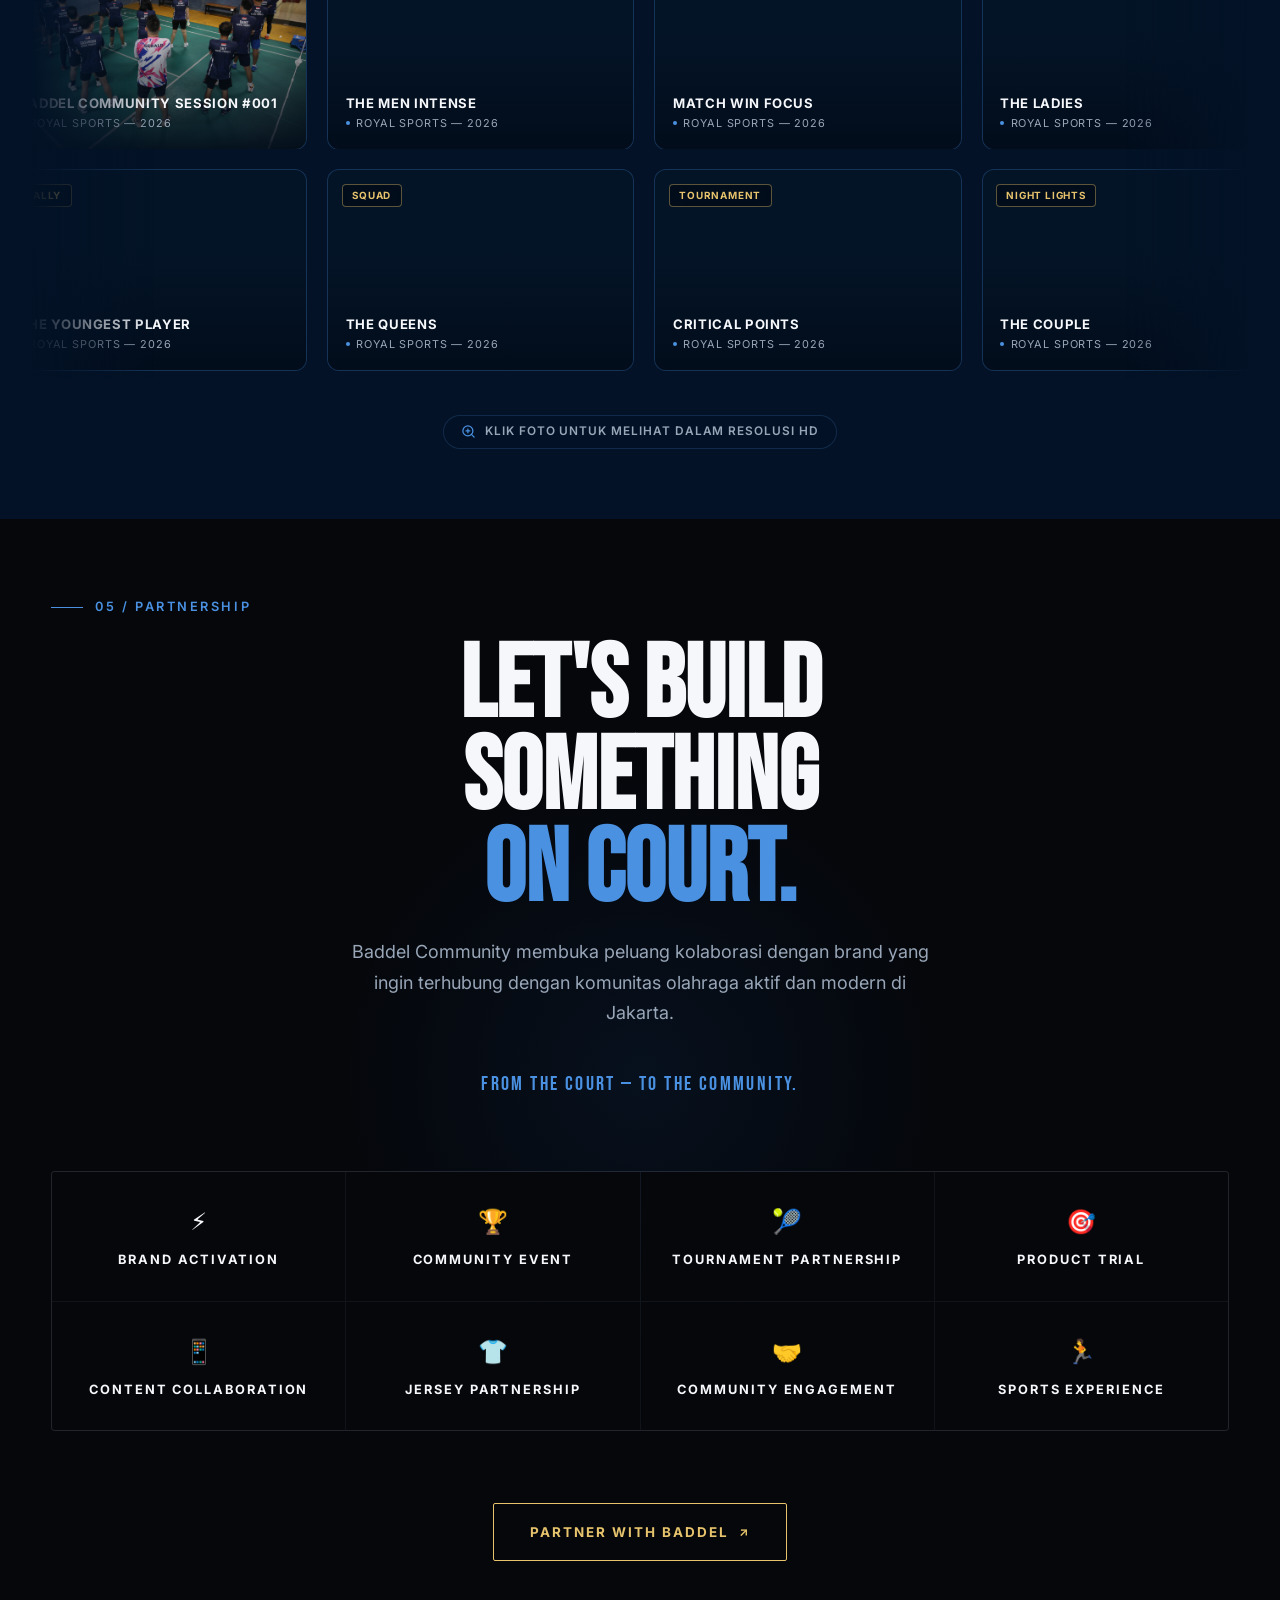
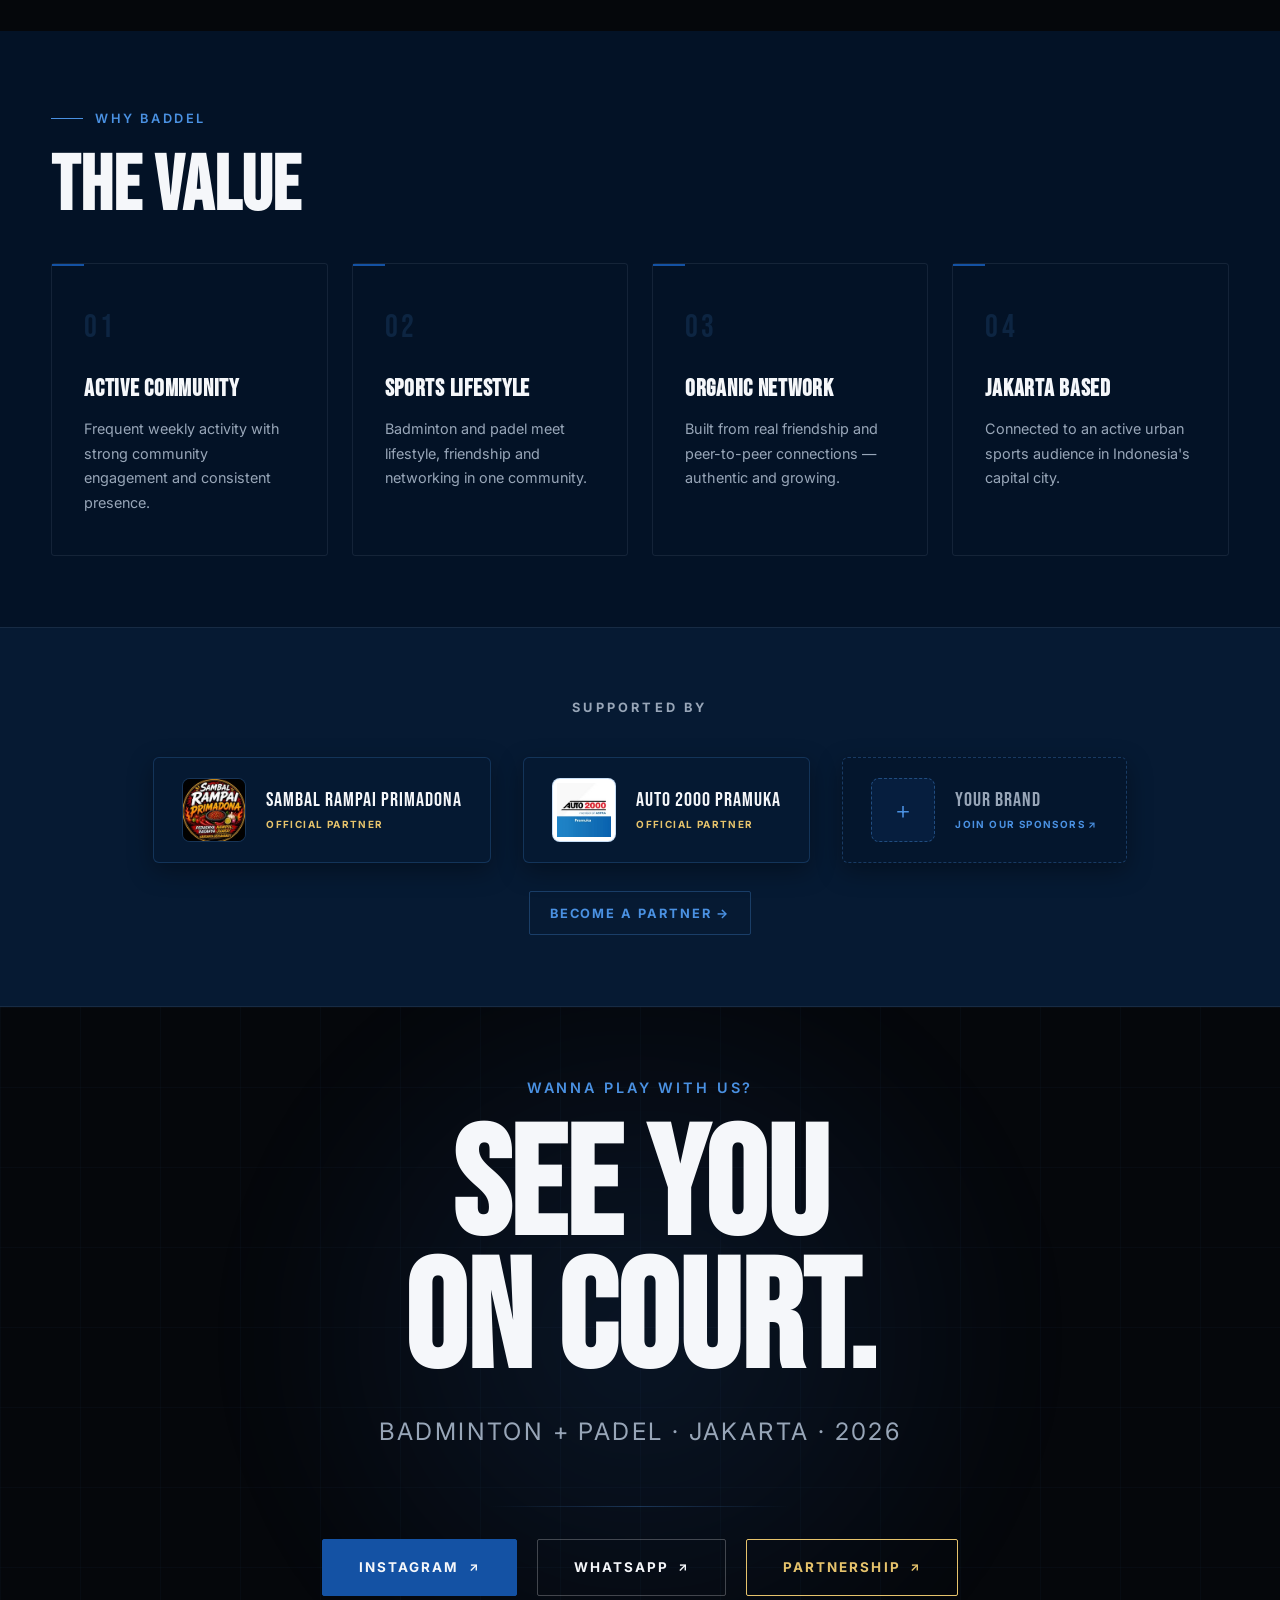
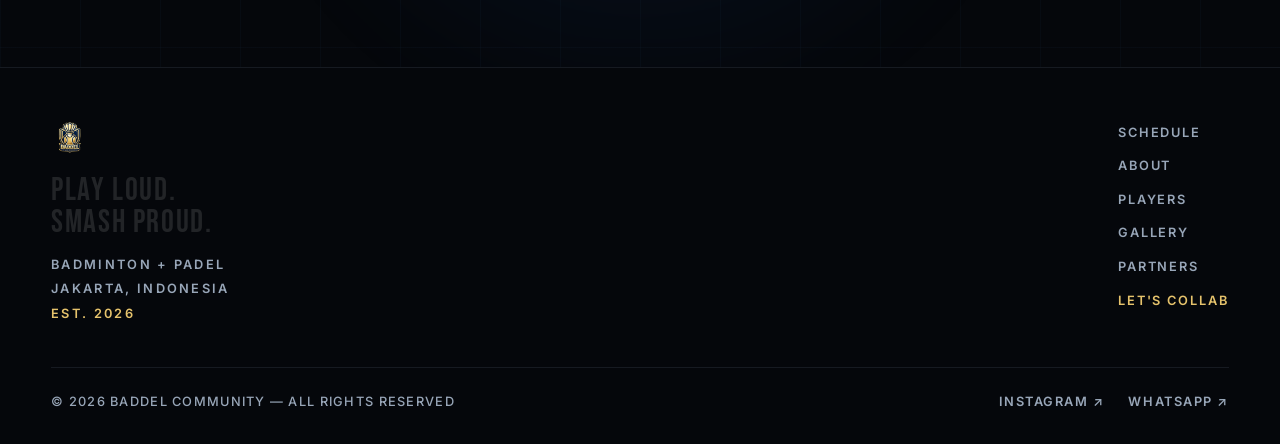
==== commit cade1cc3: "feat: add schedule lifecycle status (Upcoming & Completed) in English to website and CMS" ====
--- a/index.html
+++ b/index.html
@@ -352,10 +352,16 @@
             </p>
           </div>
 
-          <!-- Sport Filter Tabs -->
+          <!-- Sport & Status Filter Tabs -->
           <div class="schedule-filters reveal reveal-delay-2">
             <button class="schedule-filter-btn active" data-filter="all">
-              <i class="fas fa-layer-group"></i> SEMUA SESI
+              <i class="fas fa-layer-group"></i> SEMUA
+            </button>
+            <button class="schedule-filter-btn" data-filter="upcoming">
+              <i class="fas fa-calendar-check"></i> UPCOMING
+            </button>
+            <button class="schedule-filter-btn" data-filter="completed">
+              <i class="fas fa-circle-check"></i> COMPLETED
             </button>
             <button class="schedule-filter-btn" data-filter="badminton">
               <i class="fas fa-feather"></i> BADMINTON
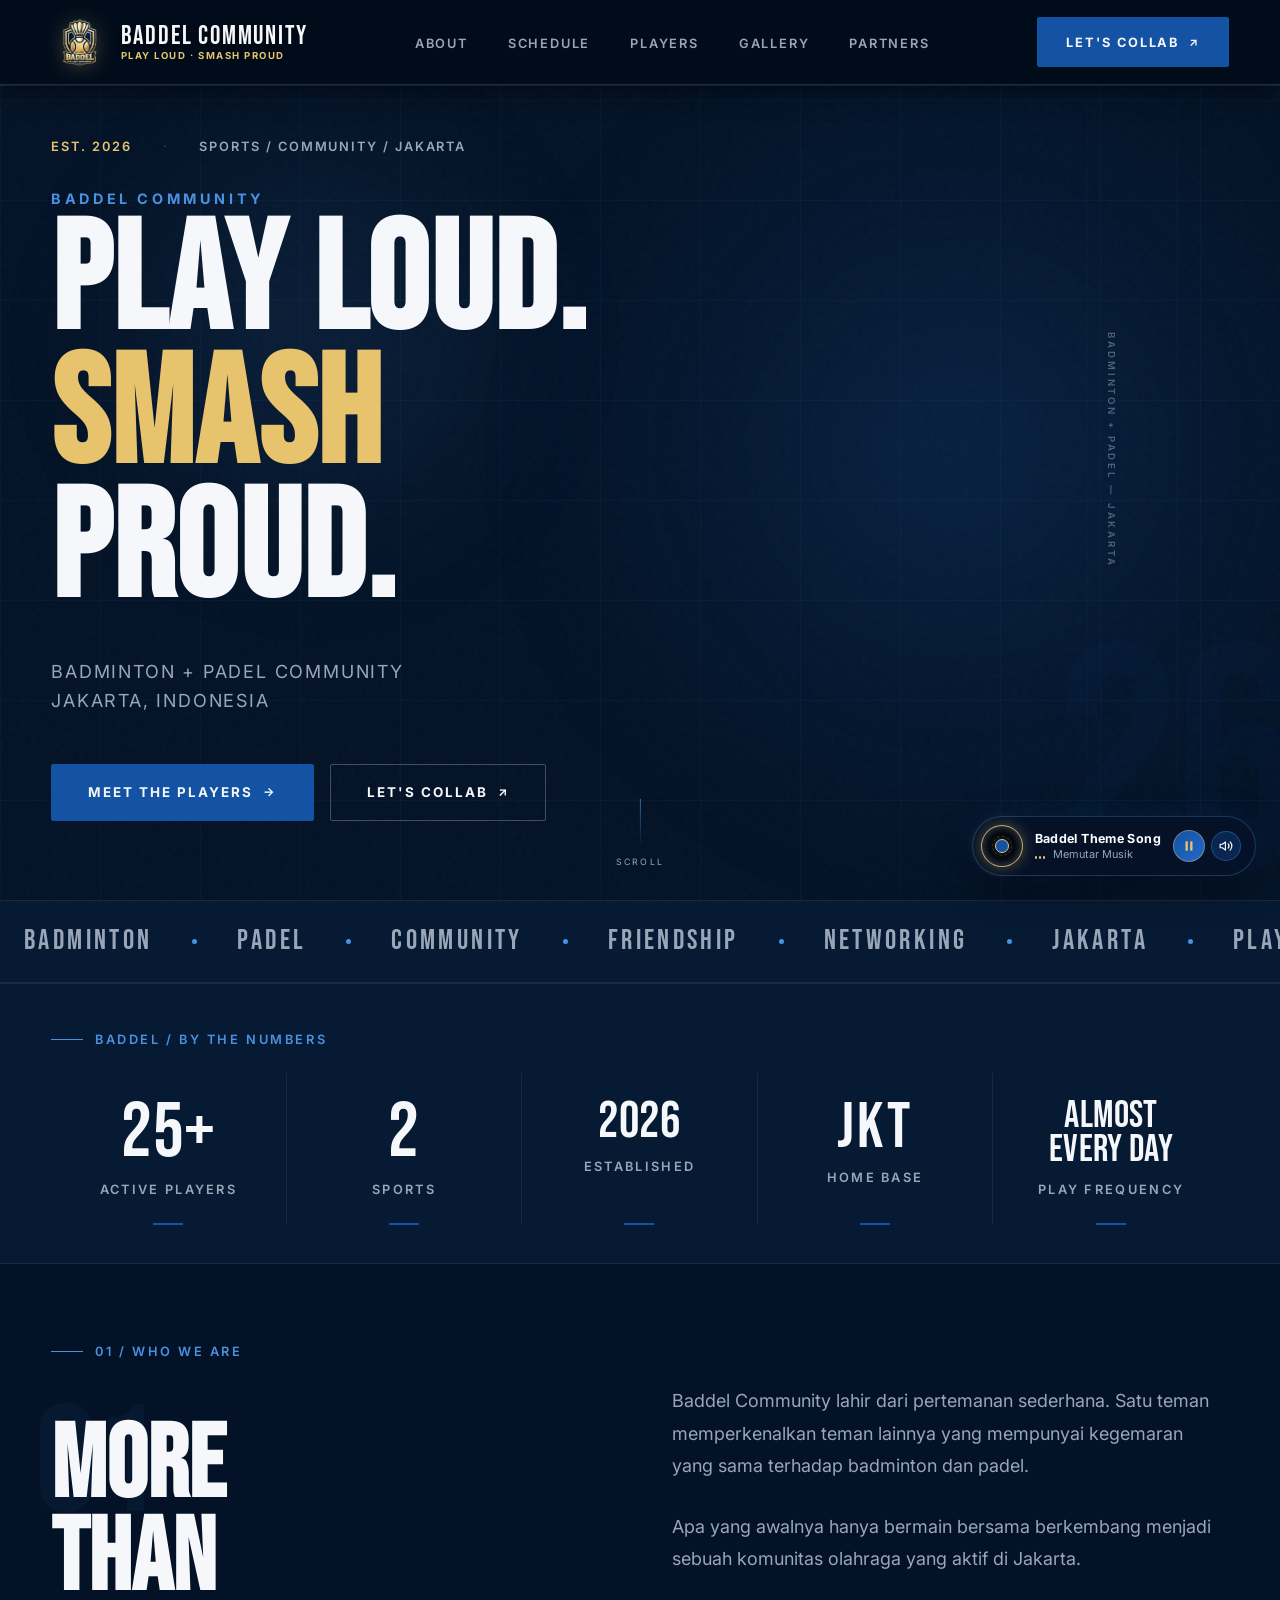
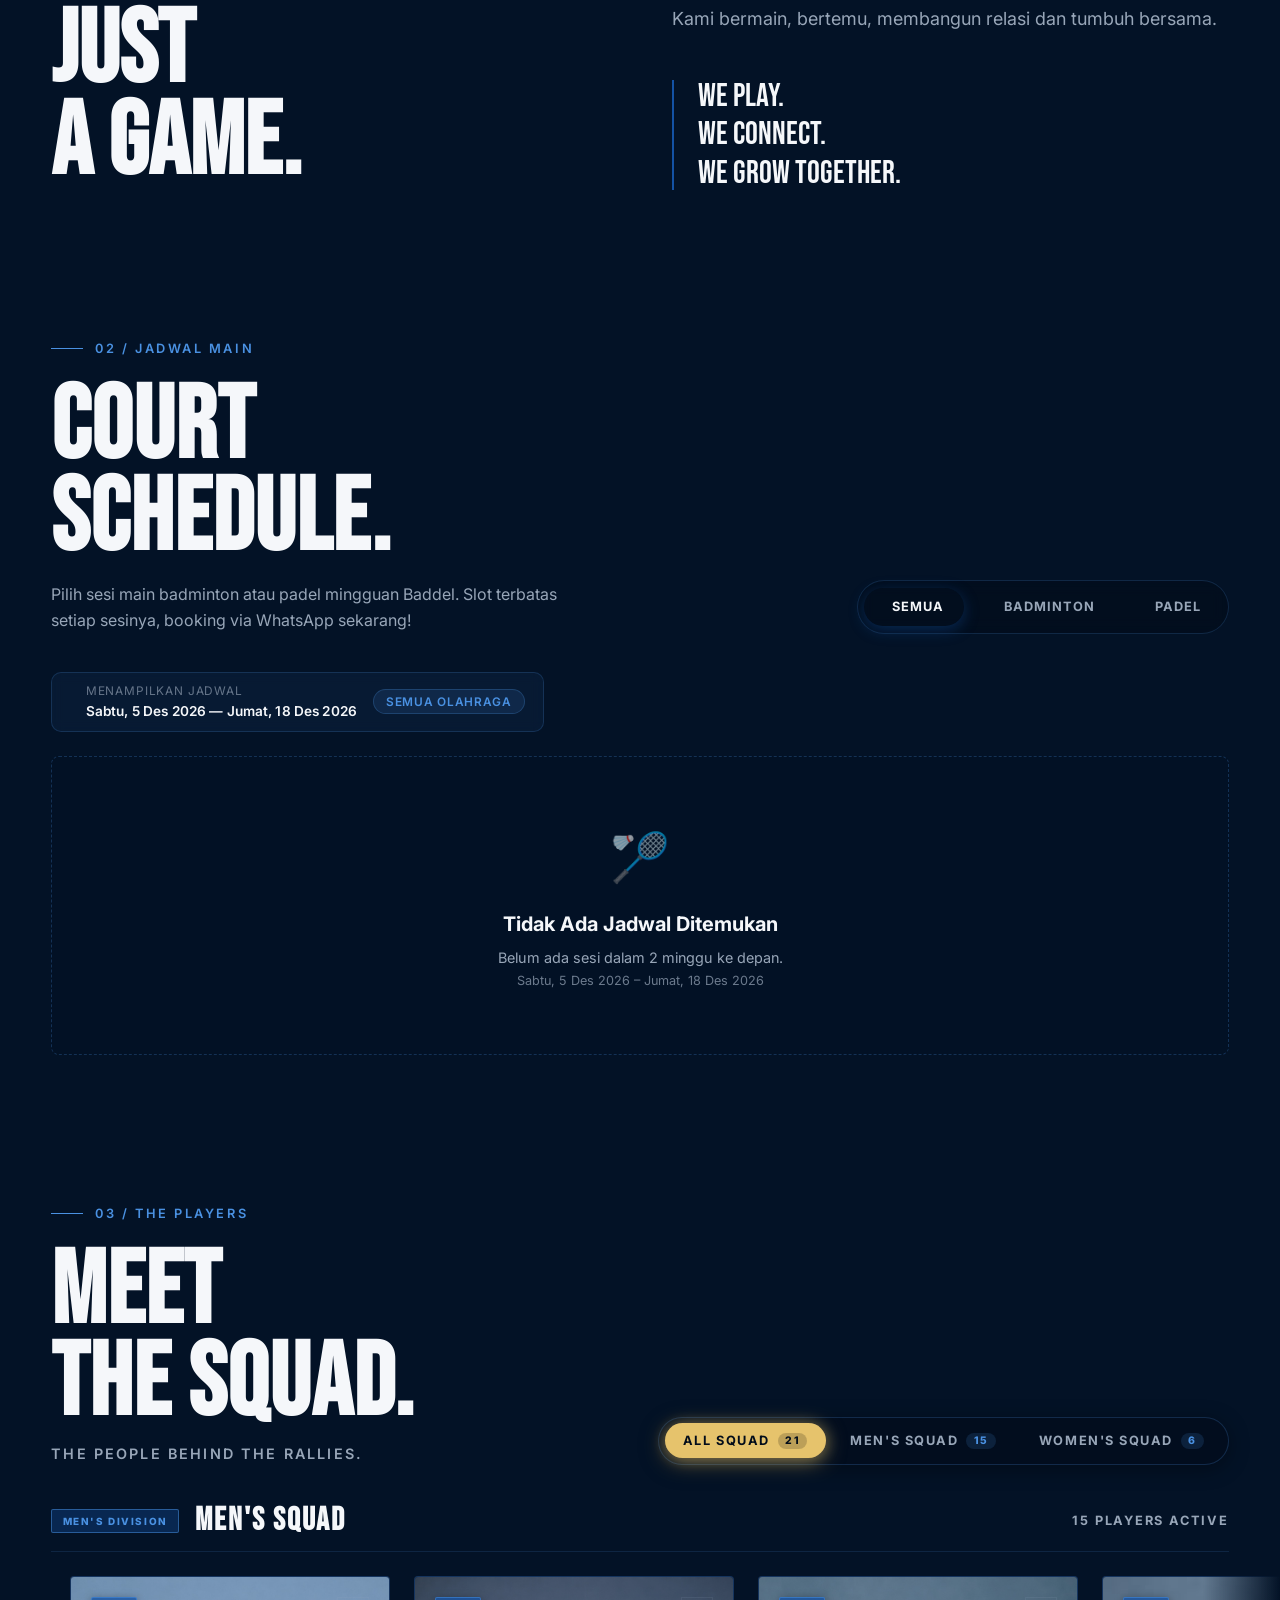
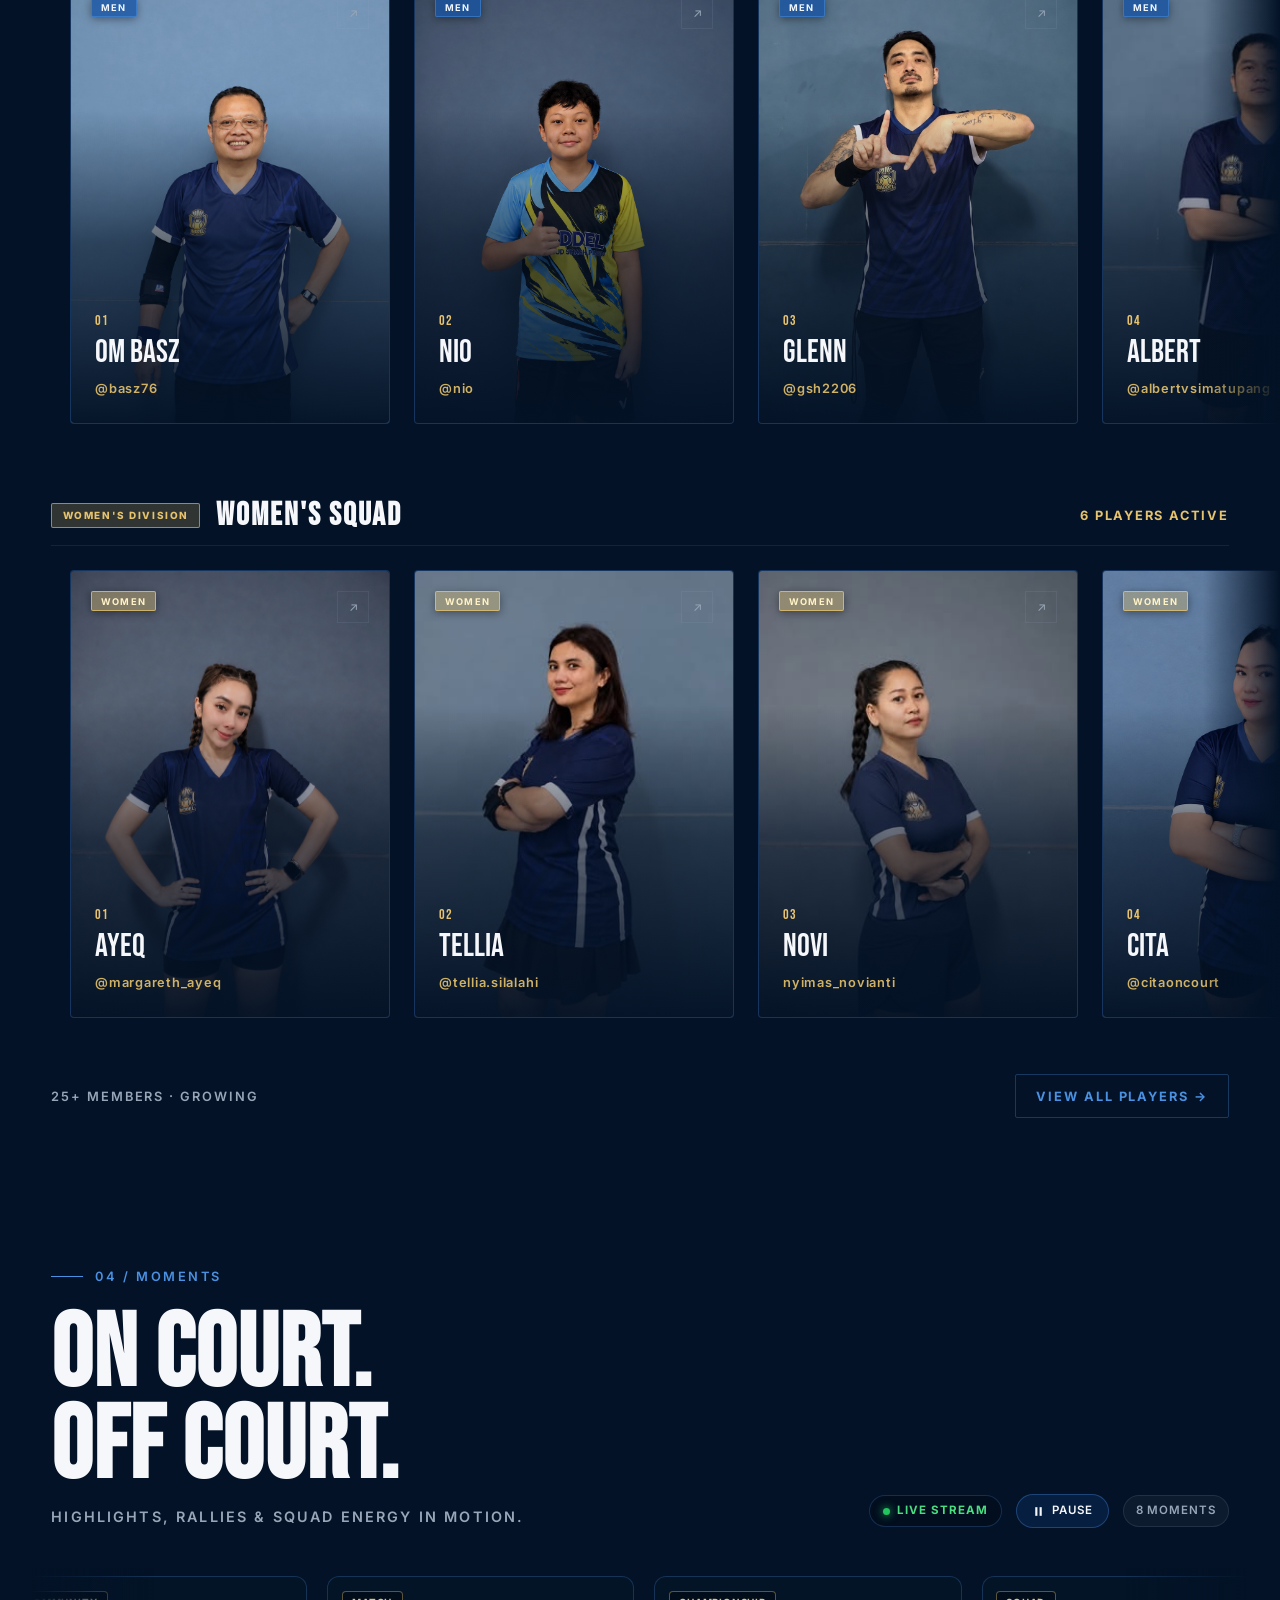
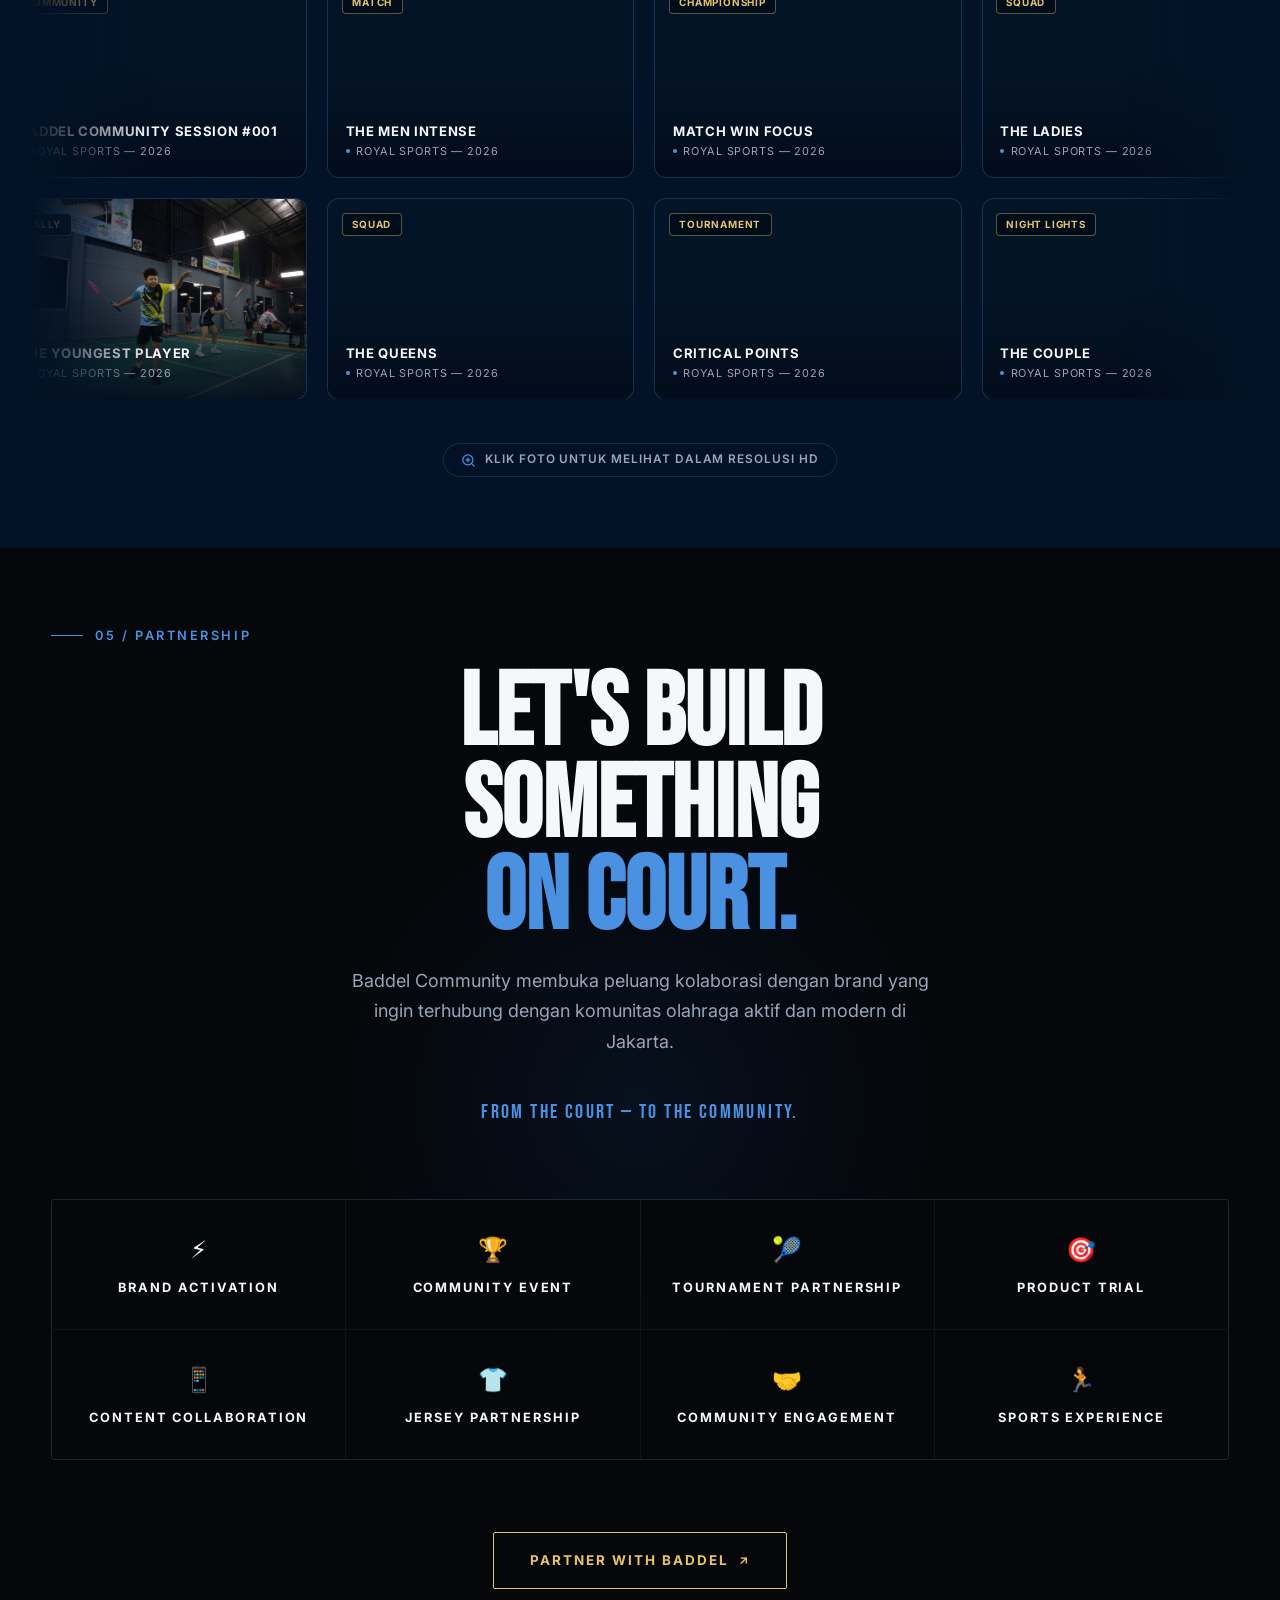
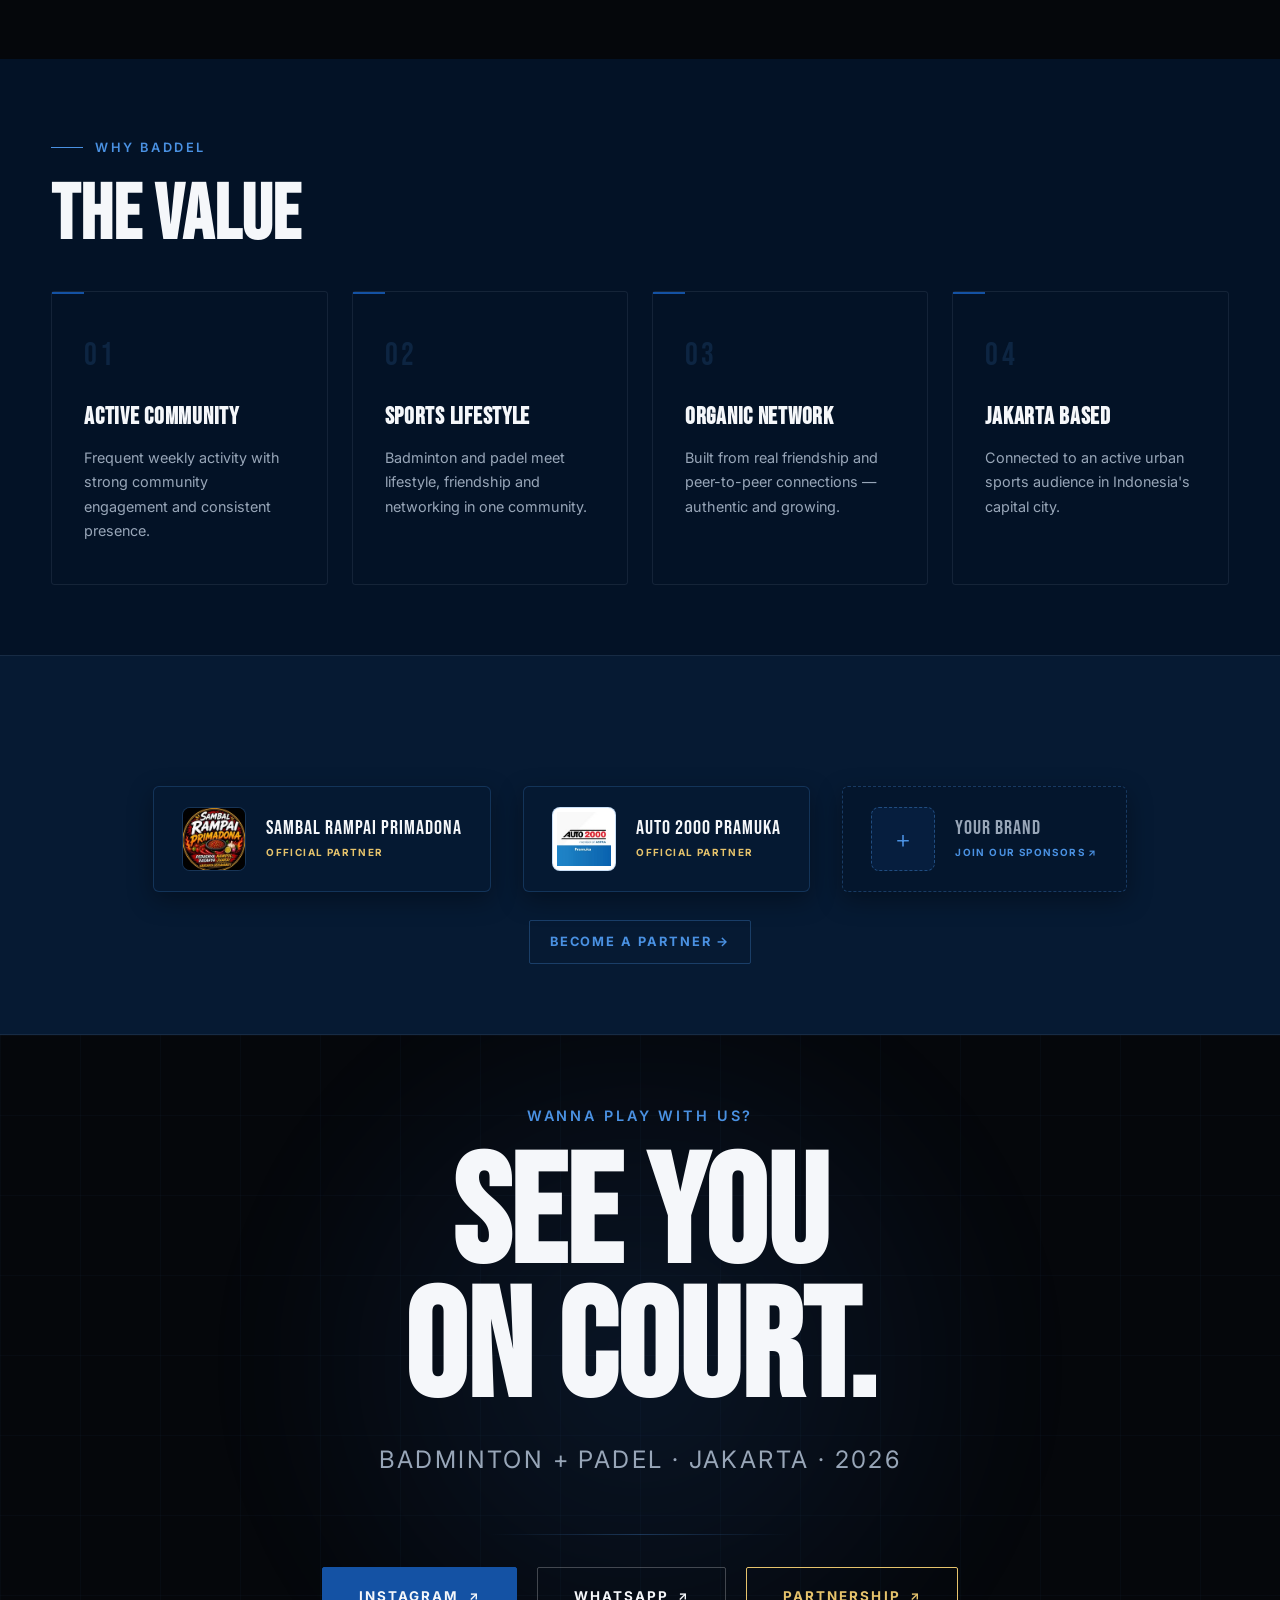
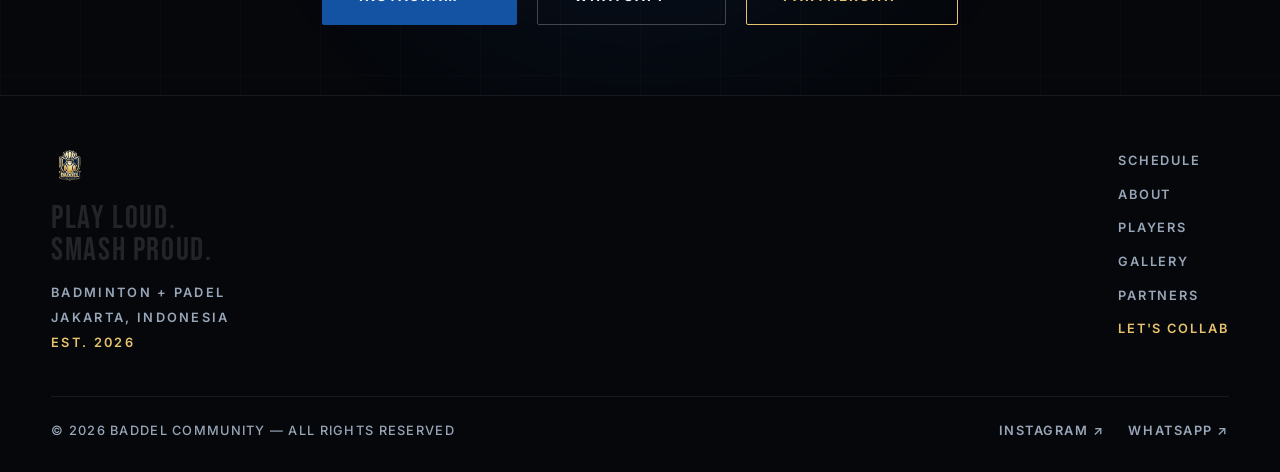
==== commit 1e1fa3e0: "feat(schedule): 14-day rolling window filter + dynamic date range info badge" ====
--- a/index.html
+++ b/index.html
@@ -352,16 +352,10 @@
             </p>
           </div>
 
-          <!-- Sport & Status Filter Tabs -->
+          <!-- Sport Filter Tabs -->
           <div class="schedule-filters reveal reveal-delay-2">
             <button class="schedule-filter-btn active" data-filter="all">
               <i class="fas fa-layer-group"></i> SEMUA
-            </button>
-            <button class="schedule-filter-btn" data-filter="upcoming">
-              <i class="fas fa-calendar-check"></i> UPCOMING
-            </button>
-            <button class="schedule-filter-btn" data-filter="completed">
-              <i class="fas fa-circle-check"></i> COMPLETED
             </button>
             <button class="schedule-filter-btn" data-filter="badminton">
               <i class="fas fa-feather"></i> BADMINTON
@@ -370,6 +364,11 @@
               <i class="fas fa-table-tennis-paddle-ball"></i> PADEL
             </button>
           </div>
+        </div>
+
+        <!-- Dynamic Date Range Info -->
+        <div class="schedule-range-info reveal reveal-delay-3" id="schedule-range-info" aria-live="polite">
+          <!-- Populated by js/schedule.js -->
         </div>
 
         <!-- Schedule Cards Grid -->
@@ -1046,7 +1045,7 @@
         </button>
 
         <div class="community-lightbox__img-wrap">
-          <img class="community-lightbox__img" id="lightbox-img" src="" alt="Momen Baddel">
+          <img class="community-lightbox__img" id="lightbox-img" src="data:image/svg+xml,%3Csvg xmlns='http://www.w3.org/2000/svg'/%3E" alt="Momen Baddel">
         </div>
 
         <button type="button" class="community-lightbox__nav community-lightbox__nav--next" id="lightbox-next"
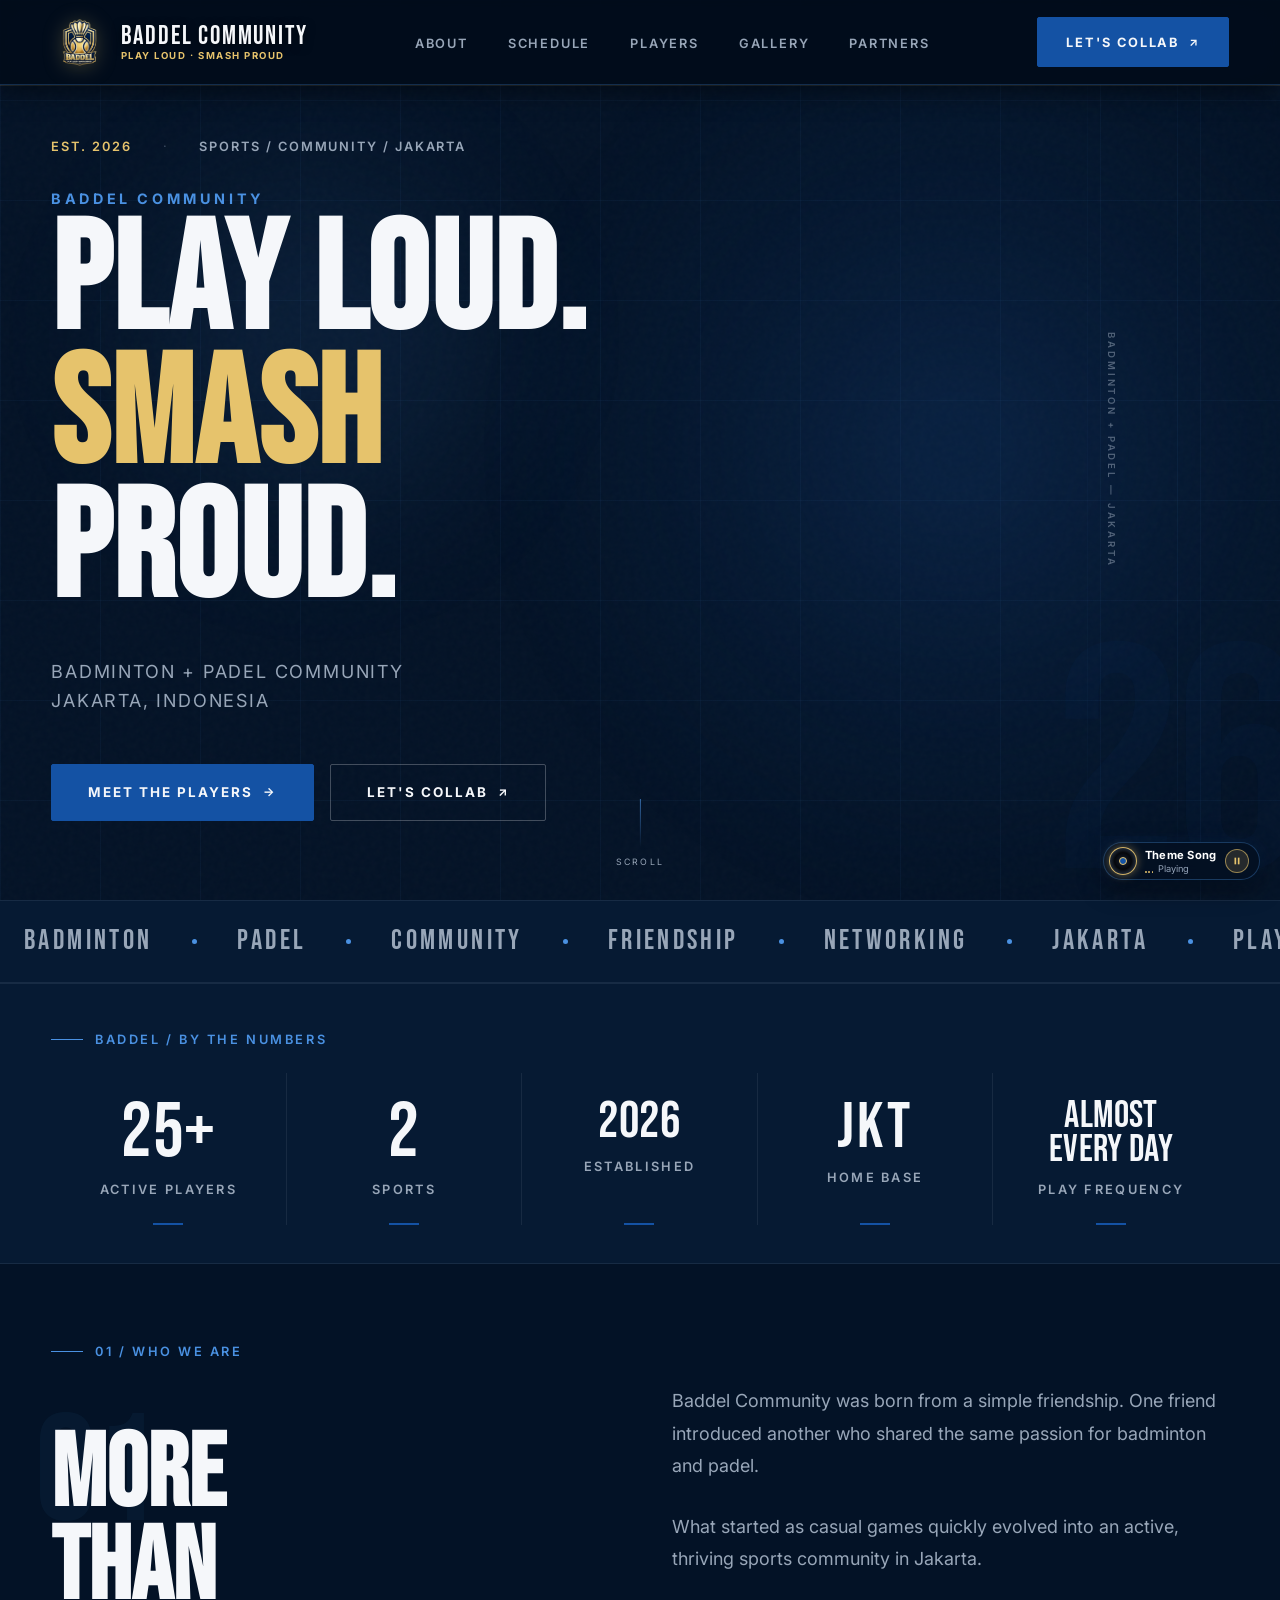
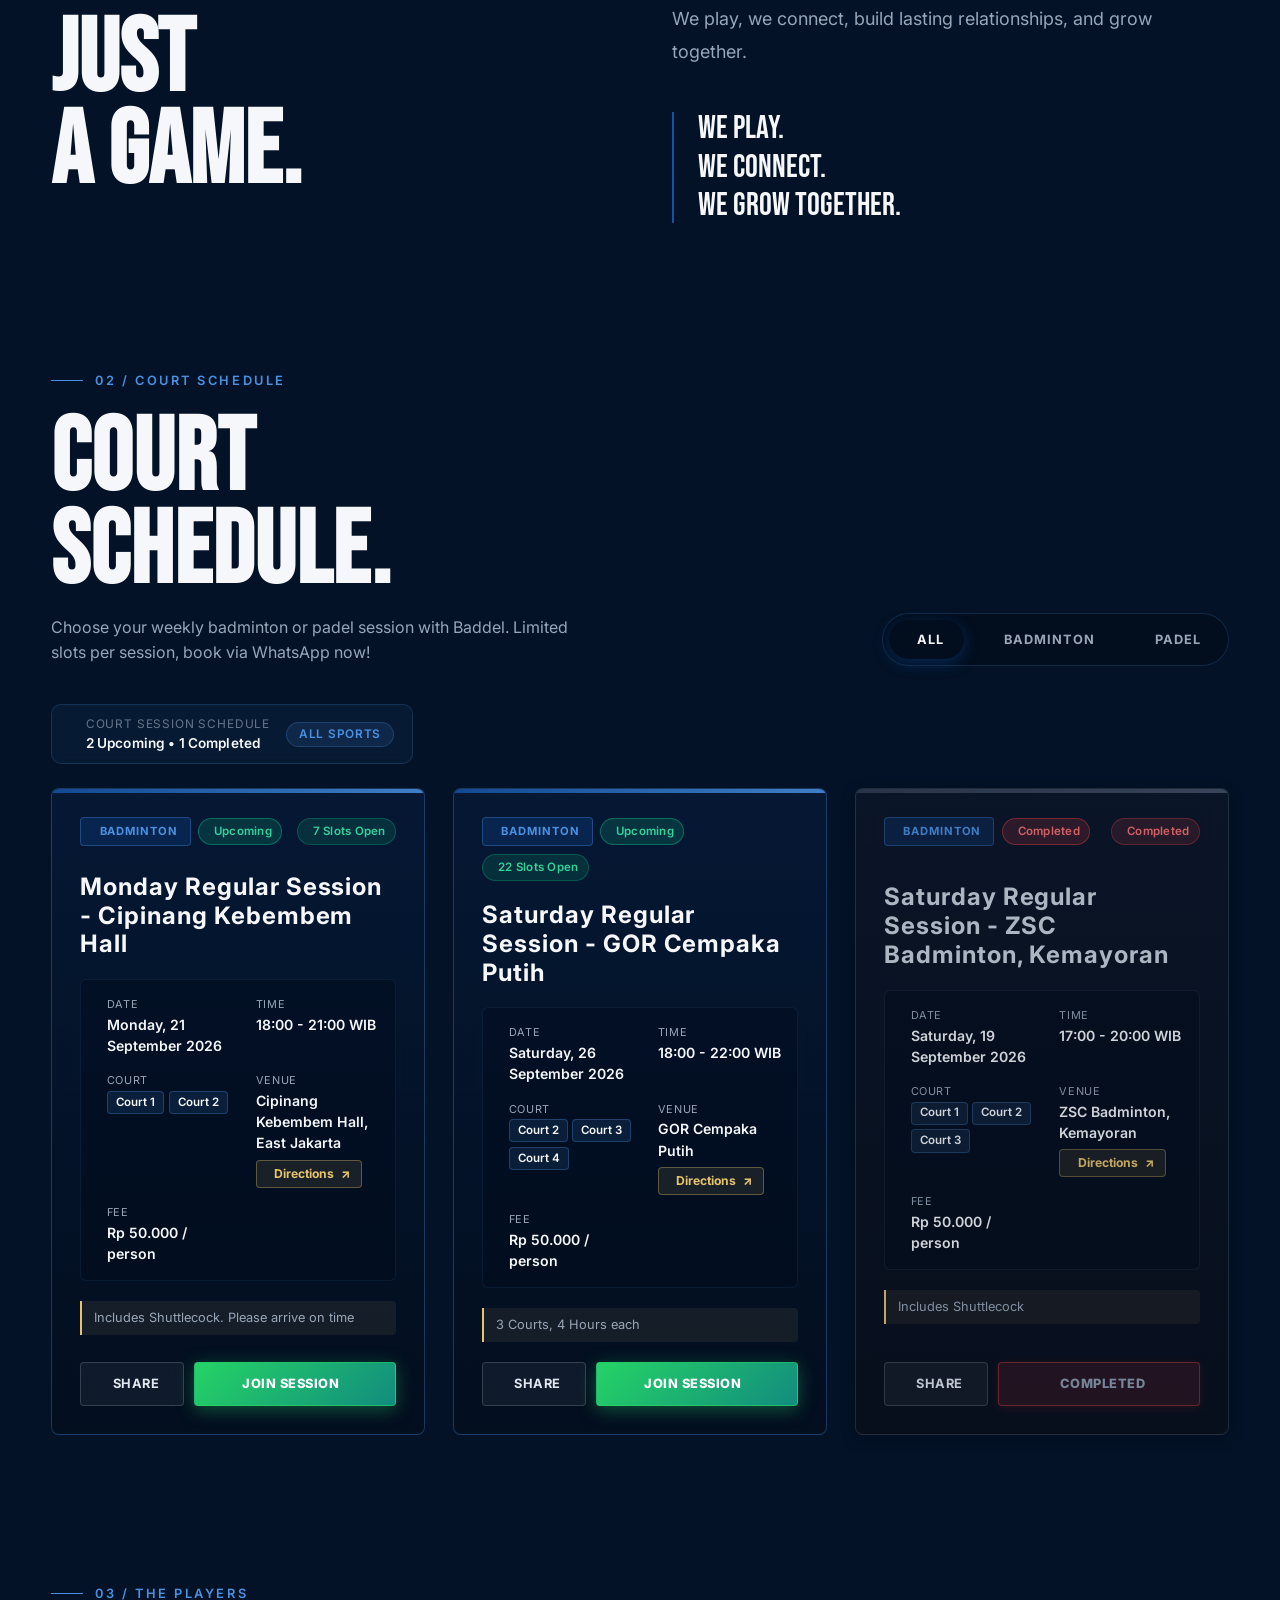
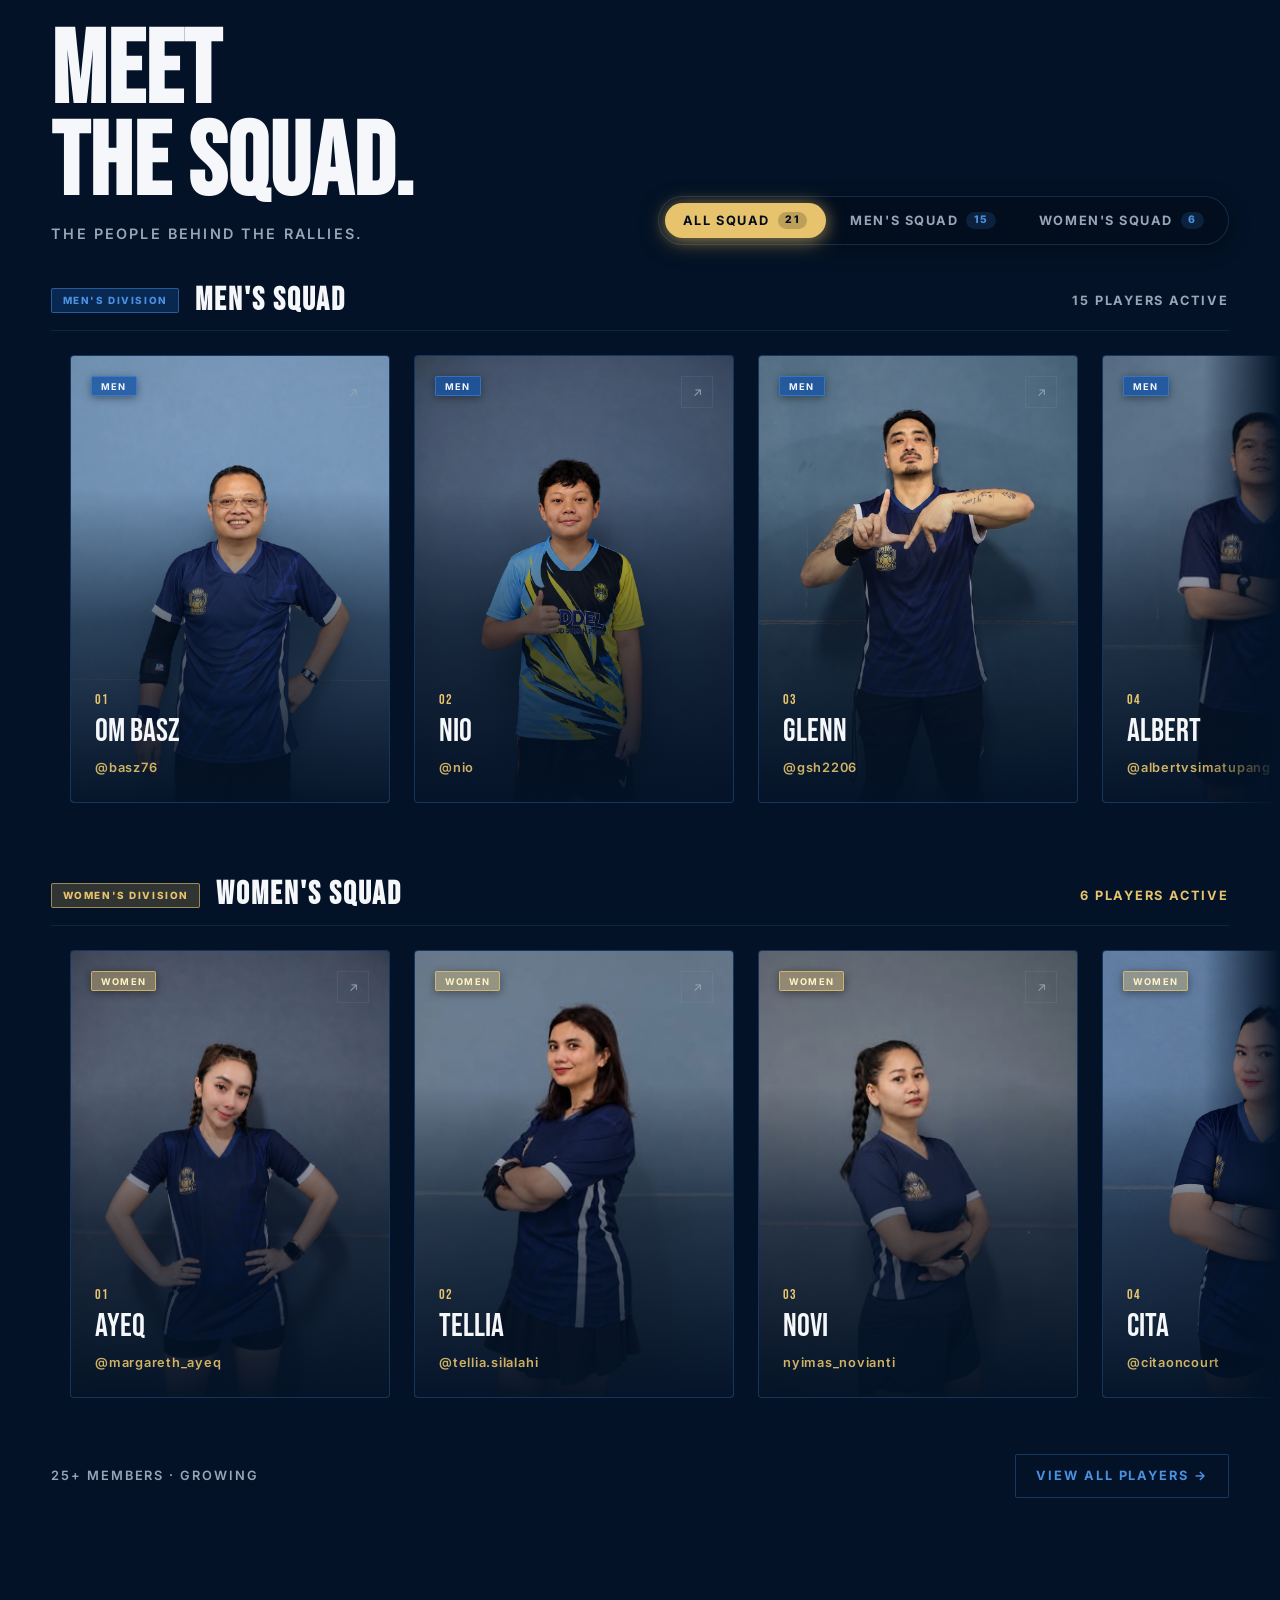
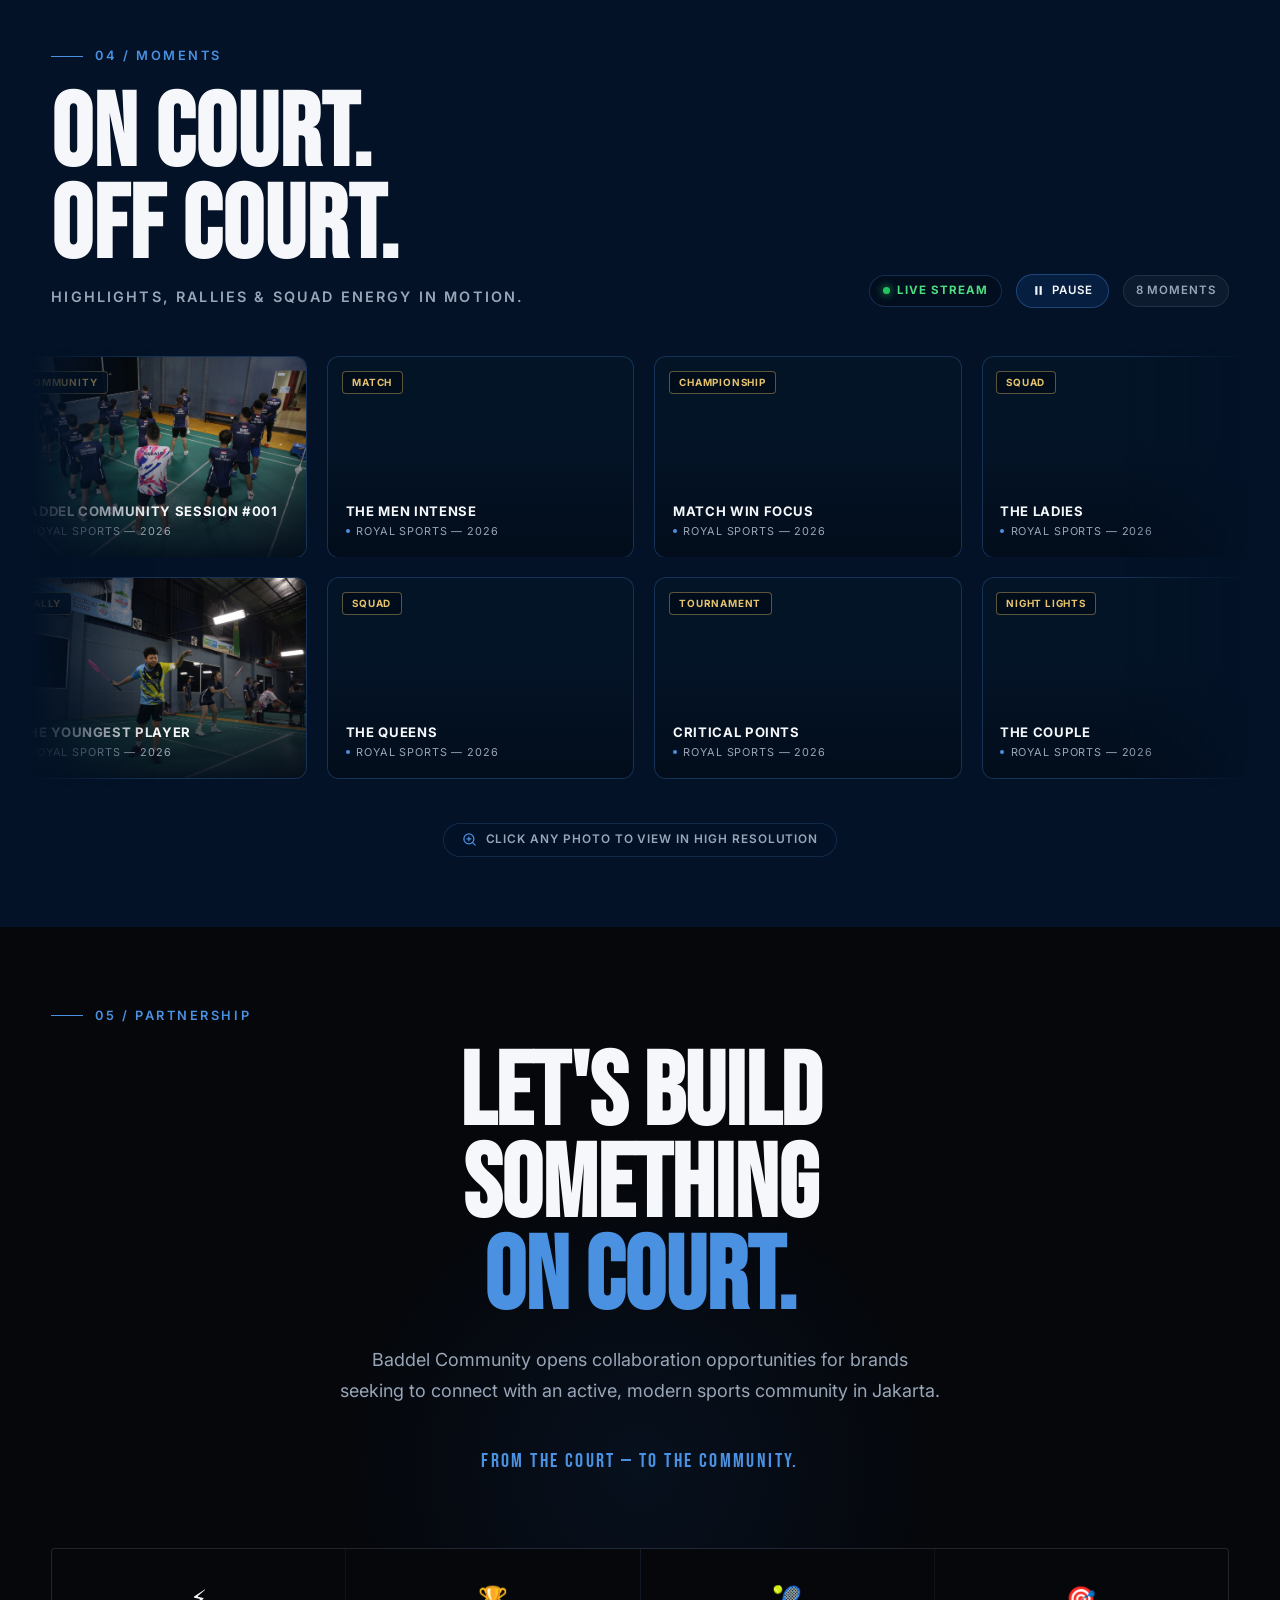
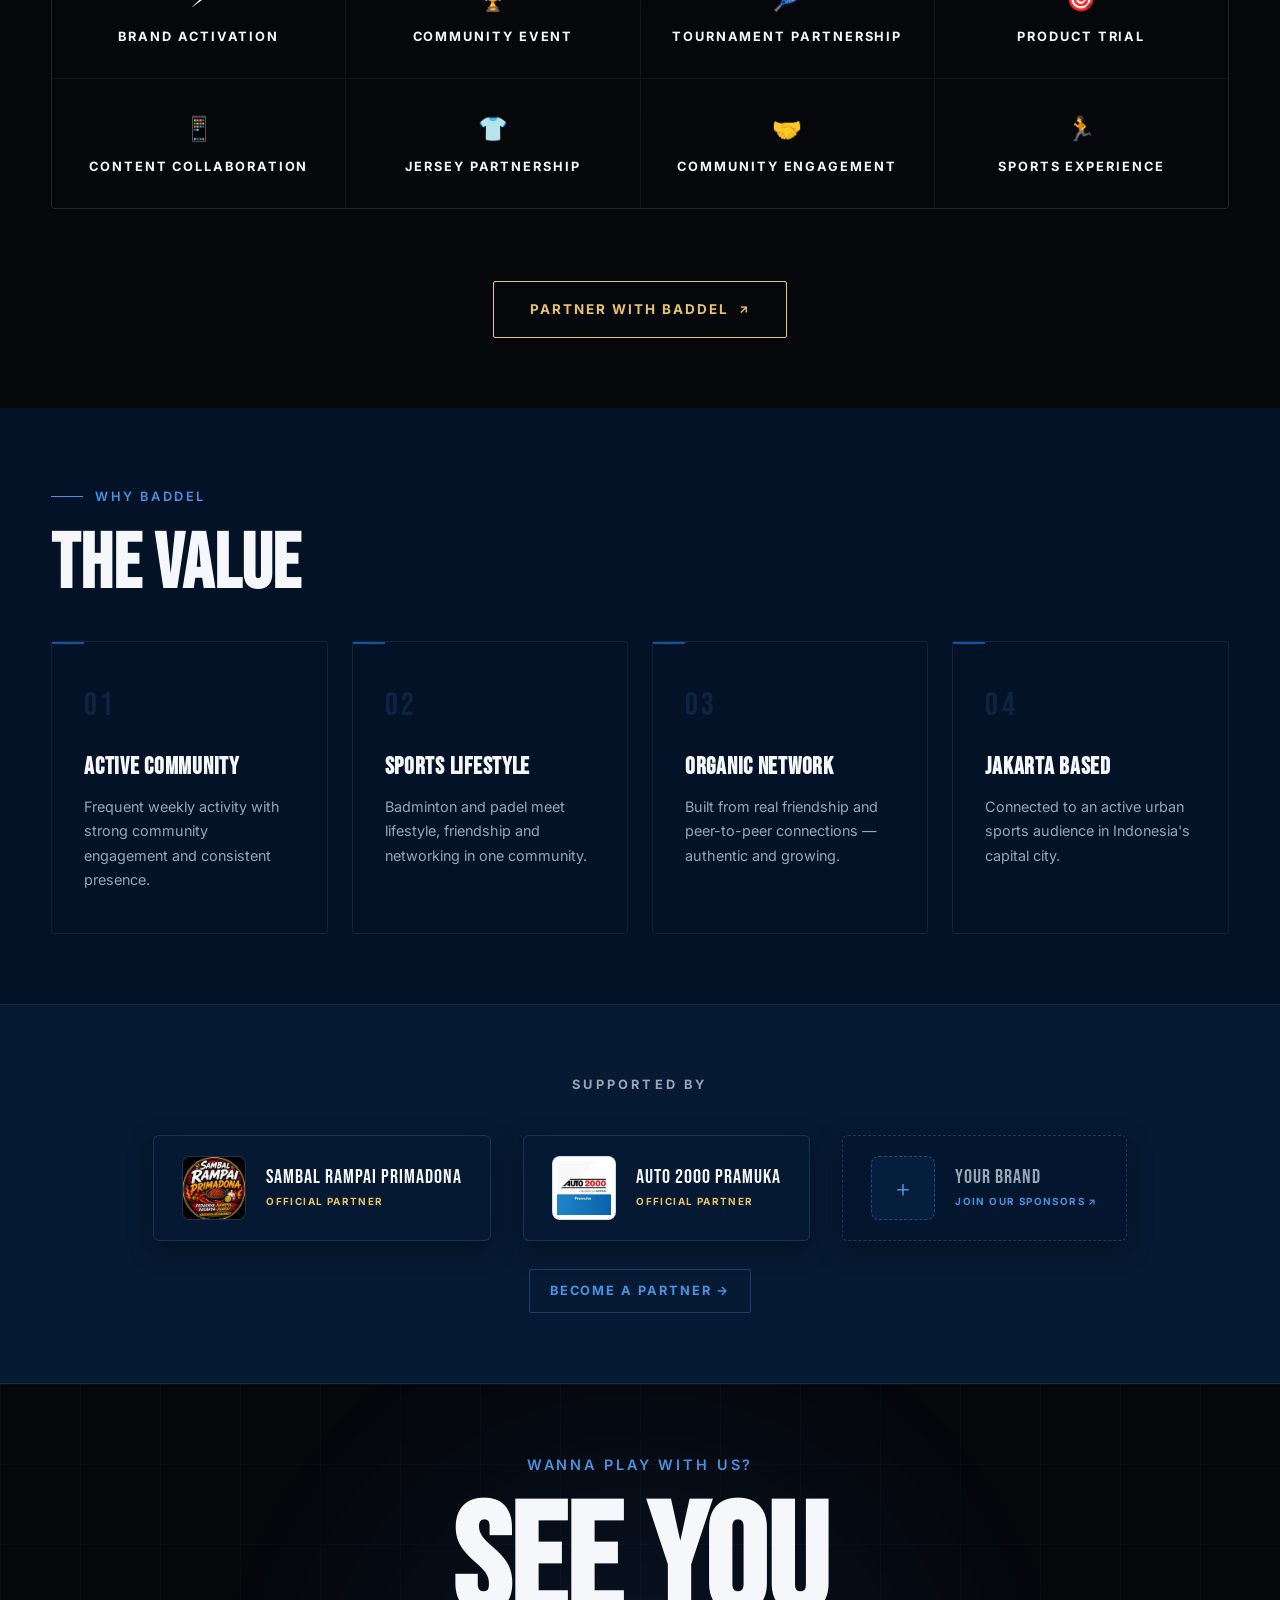
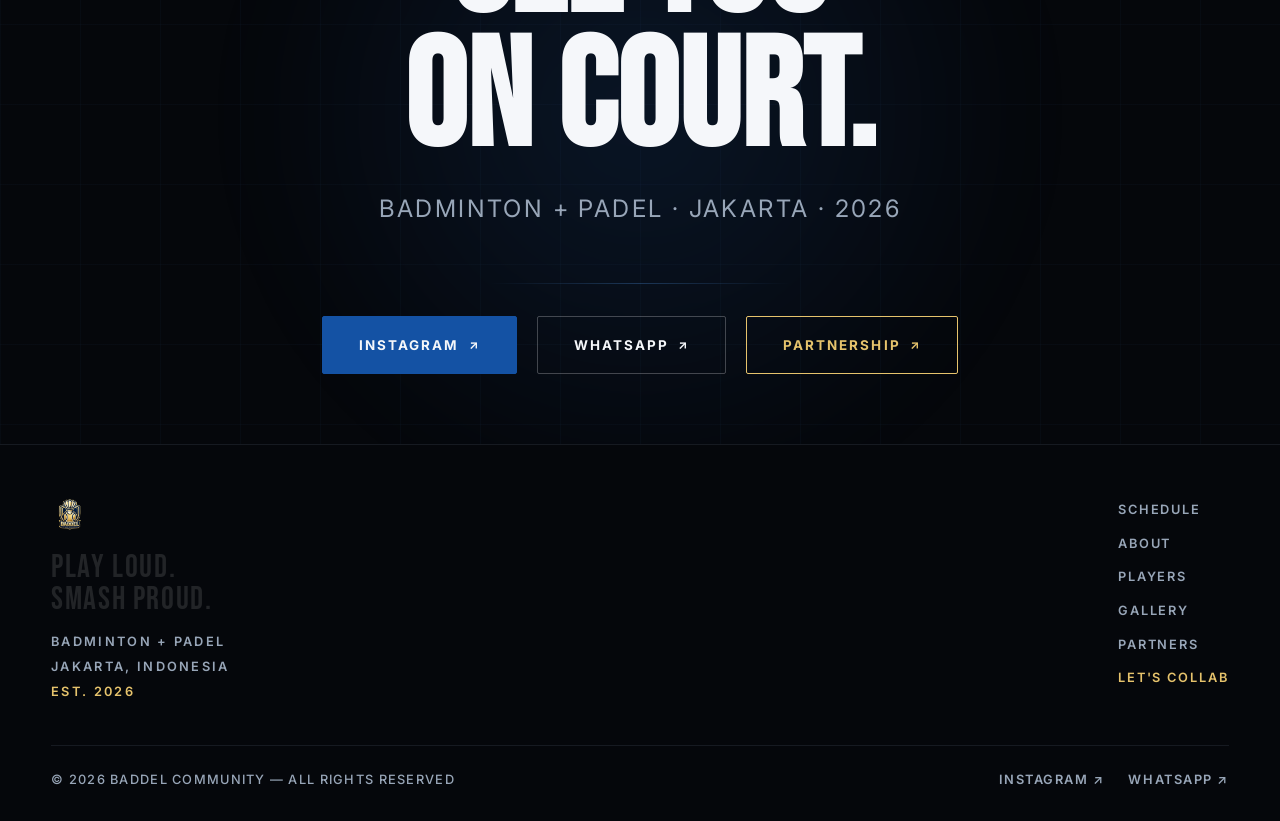
==== commit dc0c2d4c: "feat(i18n): unify website and CMS content to English" ====
--- a/index.html
+++ b/index.html
@@ -1,5 +1,5 @@
 <!DOCTYPE html>
-<html lang="id">
+<html lang="en">
 
 <head>
   <meta charset="UTF-8">
@@ -308,16 +308,15 @@
           <div class="about__right">
 
             <p class="about__body reveal reveal-delay-2">
-              Baddel Community lahir dari pertemanan sederhana. Satu teman memperkenalkan teman lainnya yang mempunyai
-              kegemaran yang sama terhadap badminton dan padel.
+              Baddel Community was born from a simple friendship. One friend introduced another who shared the same passion for badminton and padel.
             </p>
 
             <p class="about__body reveal reveal-delay-3">
-              Apa yang awalnya hanya bermain bersama berkembang menjadi sebuah komunitas olahraga yang aktif di Jakarta.
+              What started as casual games quickly evolved into an active, thriving sports community in Jakarta.
             </p>
 
             <p class="about__body reveal reveal-delay-4">
-              Kami bermain, bertemu, membangun relasi dan tumbuh bersama.
+              We play, we connect, build lasting relationships, and grow together.
             </p>
 
             <!-- Highlight -->
@@ -342,20 +341,19 @@
 
         <div class="schedule-header-wrapper">
           <div>
-            <div class="section-label reveal">02 / JADWAL MAIN</div>
+            <div class="section-label reveal">02 / COURT SCHEDULE</div>
             <h2 class="heading-display reveal reveal-delay-1" id="schedule-heading">
               COURT<br>SCHEDULE.
             </h2>
             <p class="schedule-intro reveal reveal-delay-2">
-              Pilih sesi main badminton atau padel mingguan Baddel. Slot terbatas setiap sesinya, booking via WhatsApp
-              sekarang!
+              Choose your weekly badminton or padel session with Baddel. Limited slots per session, book via WhatsApp now!
             </p>
           </div>
 
           <!-- Sport Filter Tabs -->
           <div class="schedule-filters reveal reveal-delay-2">
             <button class="schedule-filter-btn active" data-filter="all">
-              <i class="fas fa-layer-group"></i> SEMUA
+              <i class="fas fa-layer-group"></i> ALL
             </button>
             <button class="schedule-filter-btn" data-filter="badminton">
               <i class="fas fa-feather"></i> BADMINTON
@@ -510,7 +508,7 @@
                   <path d="M10 14L21 3"></path>
                   <path d="M18 13v6a2 2 0 0 1-2 2H5a2 2 0 0 1-2-2V8a2 2 0 0 1 2-2h6"></path>
                 </svg>
-                <span>Buka Detail</span>
+                <span>View Details</span>
               </div>
               <div class="gallery-card__overlay">
                 <div class="gallery-card__caption">
@@ -528,7 +526,7 @@
                   <path d="M10 14L21 3"></path>
                   <path d="M18 13v6a2 2 0 0 1-2 2H5a2 2 0 0 1-2-2V8a2 2 0 0 1 2-2h6"></path>
                 </svg>
-                <span>Buka Detail</span>
+                <span>View Details</span>
               </div>
               <div class="gallery-card__overlay">
                 <div class="gallery-card__caption">
@@ -546,7 +544,7 @@
                   <path d="M10 14L21 3"></path>
                   <path d="M18 13v6a2 2 0 0 1-2 2H5a2 2 0 0 1-2-2V8a2 2 0 0 1 2-2h6"></path>
                 </svg>
-                <span>Buka Detail</span>
+                <span>View Details</span>
               </div>
               <div class="gallery-card__overlay">
                 <div class="gallery-card__caption">
@@ -564,7 +562,7 @@
                   <path d="M10 14L21 3"></path>
                   <path d="M18 13v6a2 2 0 0 1-2 2H5a2 2 0 0 1-2-2V8a2 2 0 0 1 2-2h6"></path>
                 </svg>
-                <span>Buka Detail</span>
+                <span>View Details</span>
               </div>
               <div class="gallery-card__overlay">
                 <div class="gallery-card__caption">
@@ -589,7 +587,7 @@
                   <path d="M10 14L21 3"></path>
                   <path d="M18 13v6a2 2 0 0 1-2 2H5a2 2 0 0 1-2-2V8a2 2 0 0 1 2-2h6"></path>
                 </svg>
-                <span>Buka Detail</span>
+                <span>View Details</span>
               </div>
               <div class="gallery-card__overlay">
                 <div class="gallery-card__caption">
@@ -607,7 +605,7 @@
                   <path d="M10 14L21 3"></path>
                   <path d="M18 13v6a2 2 0 0 1-2 2H5a2 2 0 0 1-2-2V8a2 2 0 0 1 2-2h6"></path>
                 </svg>
-                <span>Buka Detail</span>
+                <span>View Details</span>
               </div>
               <div class="gallery-card__overlay">
                 <div class="gallery-card__caption">
@@ -625,7 +623,7 @@
                   <path d="M10 14L21 3"></path>
                   <path d="M18 13v6a2 2 0 0 1-2 2H5a2 2 0 0 1-2-2V8a2 2 0 0 1 2-2h6"></path>
                 </svg>
-                <span>Buka Detail</span>
+                <span>View Details</span>
               </div>
               <div class="gallery-card__overlay">
                 <div class="gallery-card__caption">
@@ -643,7 +641,7 @@
                   <path d="M10 14L21 3"></path>
                   <path d="M18 13v6a2 2 0 0 1-2 2H5a2 2 0 0 1-2-2V8a2 2 0 0 1 2-2h6"></path>
                 </svg>
-                <span>Buka Detail</span>
+                <span>View Details</span>
               </div>
               <div class="gallery-card__overlay">
                 <div class="gallery-card__caption">
@@ -667,7 +665,7 @@
               <line x1="11" y1="8" x2="11" y2="14"></line>
               <line x1="8" y1="11" x2="14" y2="11"></line>
             </svg>
-            KLIK FOTO UNTUK MELIHAT DALAM RESOLUSI HD
+            CLICK ANY PHOTO TO VIEW IN HIGH RESOLUTION
           </span>
         </div>
       </div>
@@ -692,8 +690,7 @@
         </h2>
 
         <p class="partnership__sub reveal reveal-delay-2">
-          Baddel Community membuka peluang kolaborasi dengan brand yang ingin terhubung dengan komunitas olahraga aktif
-          dan modern di Jakarta.
+          Baddel Community opens collaboration opportunities for brands seeking to connect with an active, modern sports community in Jakarta.
         </p>
 
         <p class="partnership__subline reveal reveal-delay-3">
@@ -988,7 +985,7 @@
             </div>
 
             <div class="modal__gallery-wrap" id="modal-gallery-wrap">
-              <span class="modal__stat-label" id="modal-gallery-label">GALERI PEMAIN</span>
+              <span class="modal__stat-label" id="modal-gallery-label">PLAYER GALLERY</span>
               <div class="modal__gallery-grid" id="modal-gallery-grid"></div>
             </div>
           </div>
@@ -1026,7 +1023,7 @@
           <span class="community-lightbox__tag" id="lightbox-tag">COMMUNITY</span>
           <span class="community-lightbox__count" id="lightbox-count">1 / 8</span>
         </div>
-        <button type="button" class="community-lightbox__close" id="lightbox-close" aria-label="Tutup">
+        <button type="button" class="community-lightbox__close" id="lightbox-close" aria-label="Close">
           <svg width="20" height="20" viewBox="0 0 24 24" fill="none" stroke="currentColor" stroke-width="2.5"
             stroke-linecap="round" stroke-linejoin="round">
             <line x1="18" y1="6" x2="6" y2="18"></line>
@@ -1037,7 +1034,7 @@
 
       <div class="community-lightbox__stage">
         <button type="button" class="community-lightbox__nav community-lightbox__nav--prev" id="lightbox-prev"
-          aria-label="Sebelumnya">
+          aria-label="Previous">
           <svg width="24" height="24" viewBox="0 0 24 24" fill="none" stroke="currentColor" stroke-width="2.5"
             stroke-linecap="round" stroke-linejoin="round">
             <polyline points="15 18 9 12 15 6"></polyline>
@@ -1045,11 +1042,11 @@
         </button>
 
         <div class="community-lightbox__img-wrap">
-          <img class="community-lightbox__img" id="lightbox-img" src="data:image/svg+xml,%3Csvg xmlns='http://www.w3.org/2000/svg'/%3E" alt="Momen Baddel">
+          <img class="community-lightbox__img" id="lightbox-img" src="data:image/svg+xml,%3Csvg xmlns='http://www.w3.org/2000/svg'/%3E" alt="Baddel Moment">
         </div>
 
         <button type="button" class="community-lightbox__nav community-lightbox__nav--next" id="lightbox-next"
-          aria-label="Berikutnya">
+          aria-label="Next">
           <svg width="24" height="24" viewBox="0 0 24 24" fill="none" stroke="currentColor" stroke-width="2.5"
             stroke-linecap="round" stroke-linejoin="round">
             <polyline points="9 18 15 12 9 6"></polyline>
